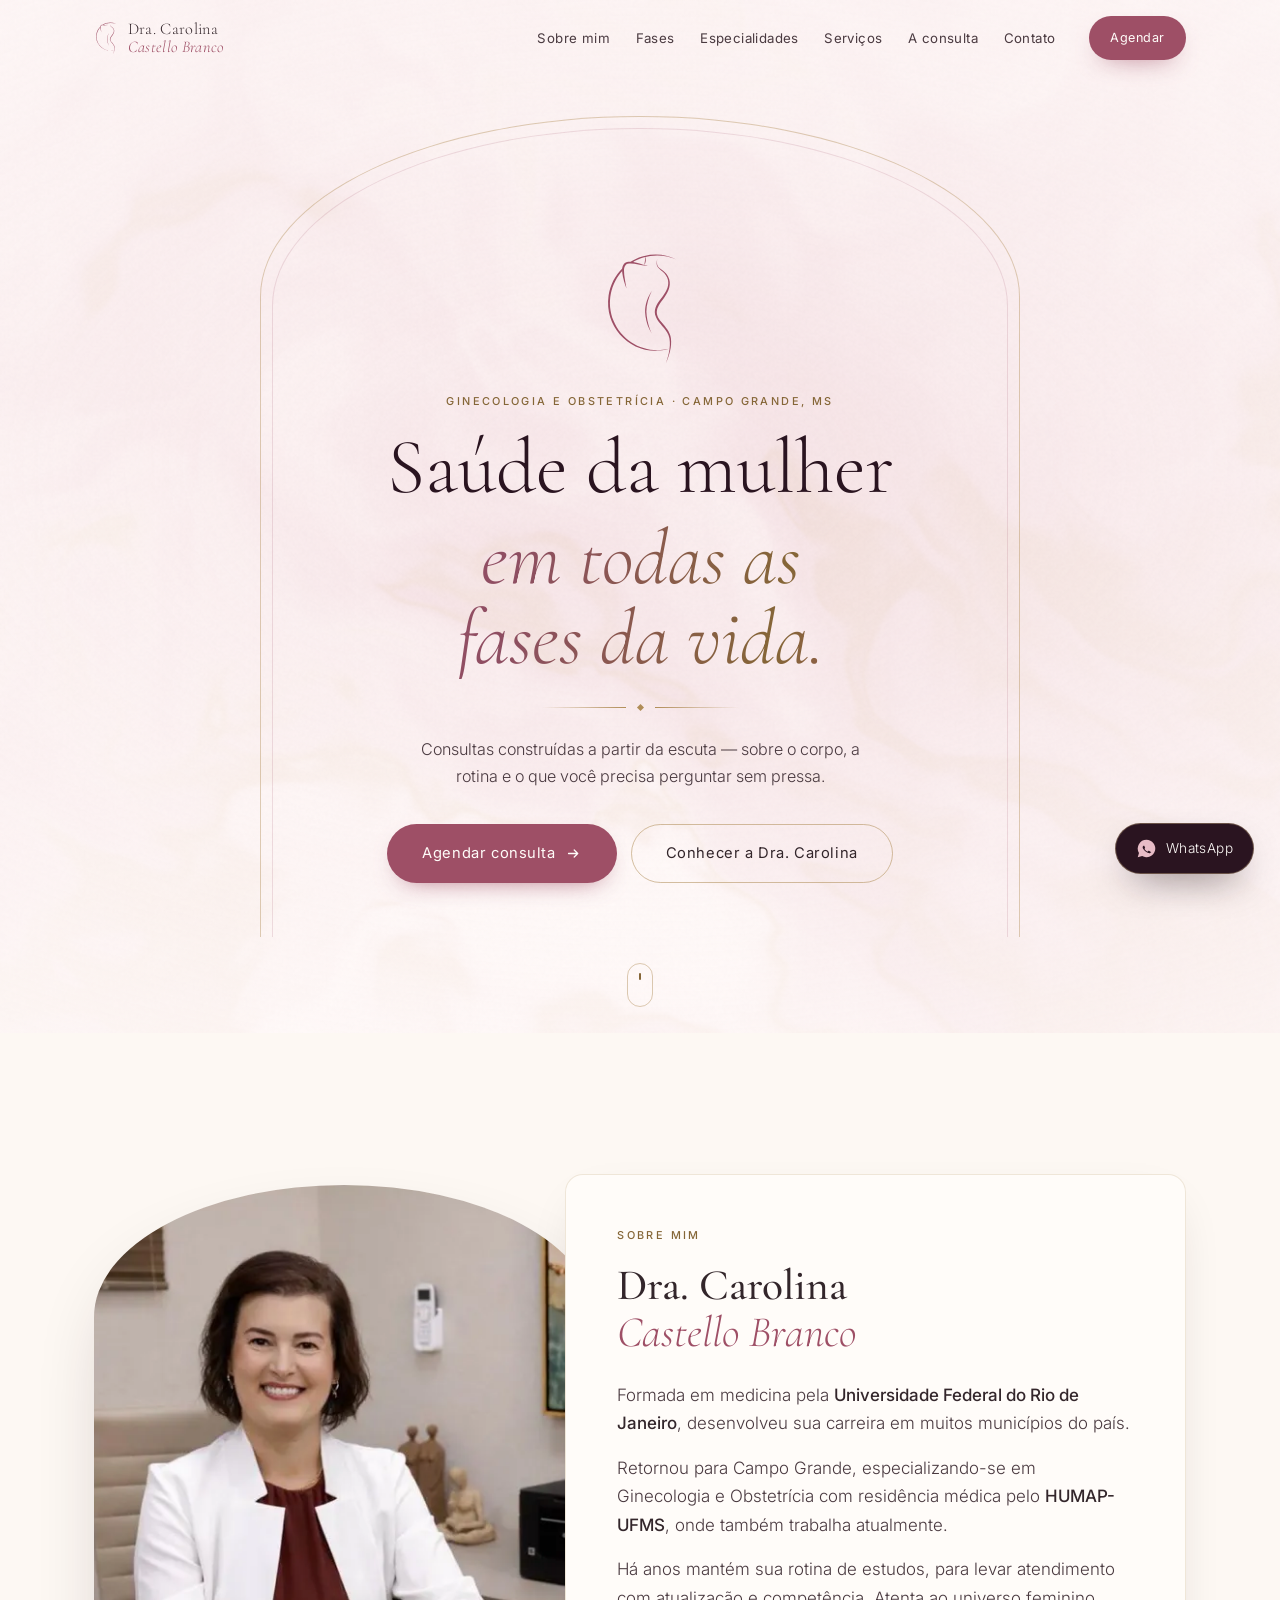
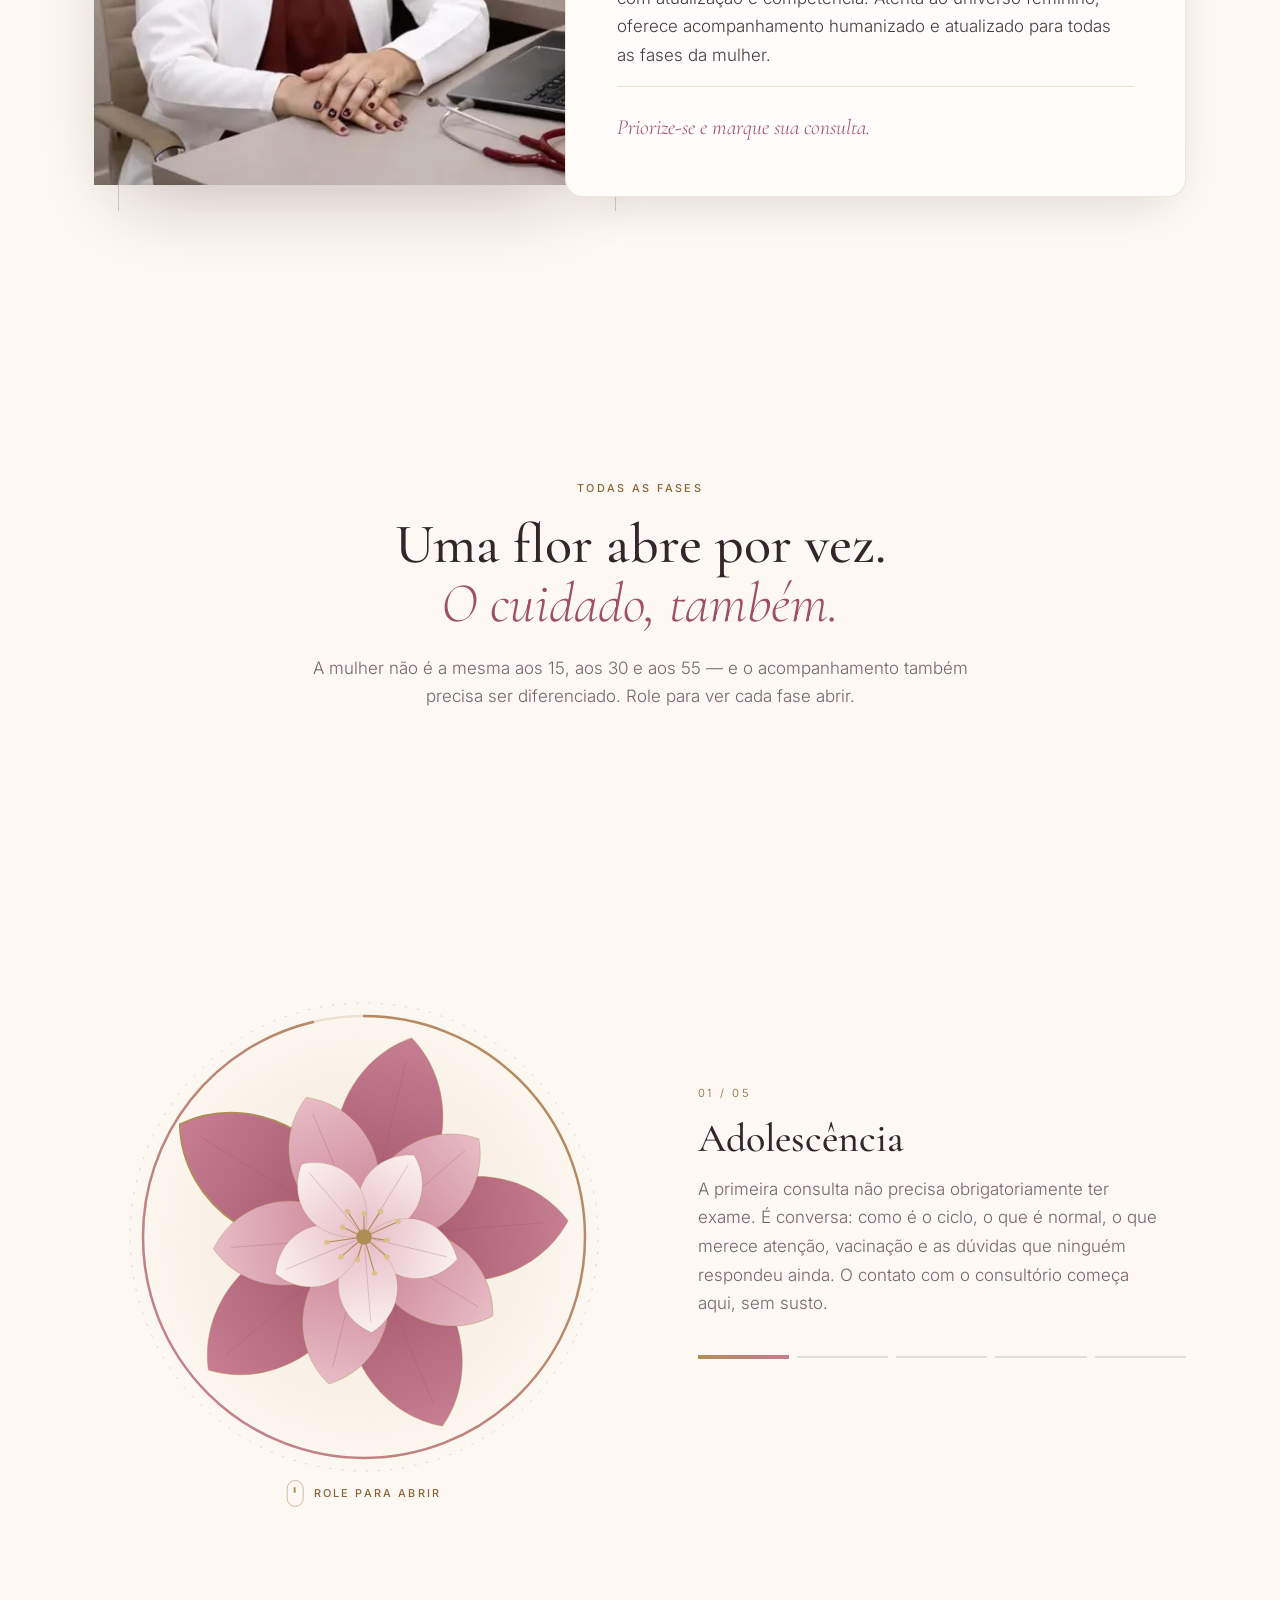
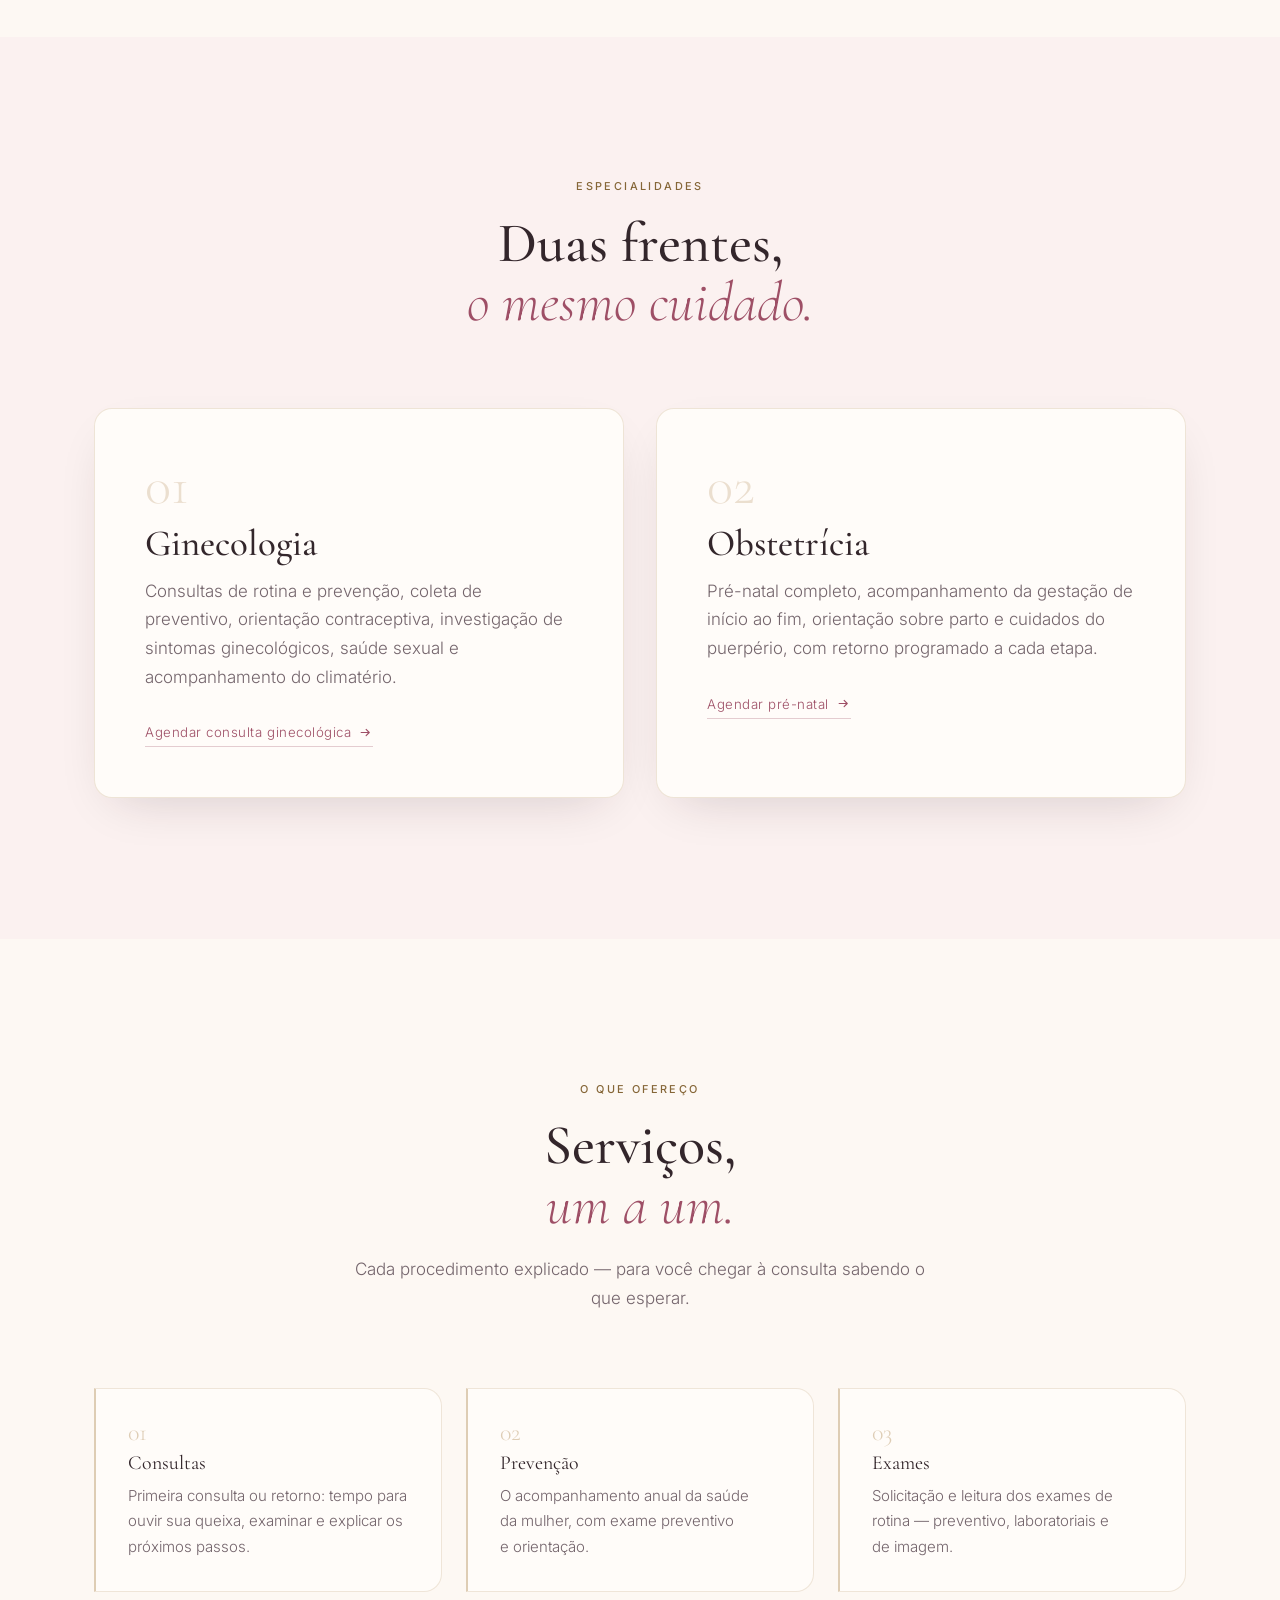
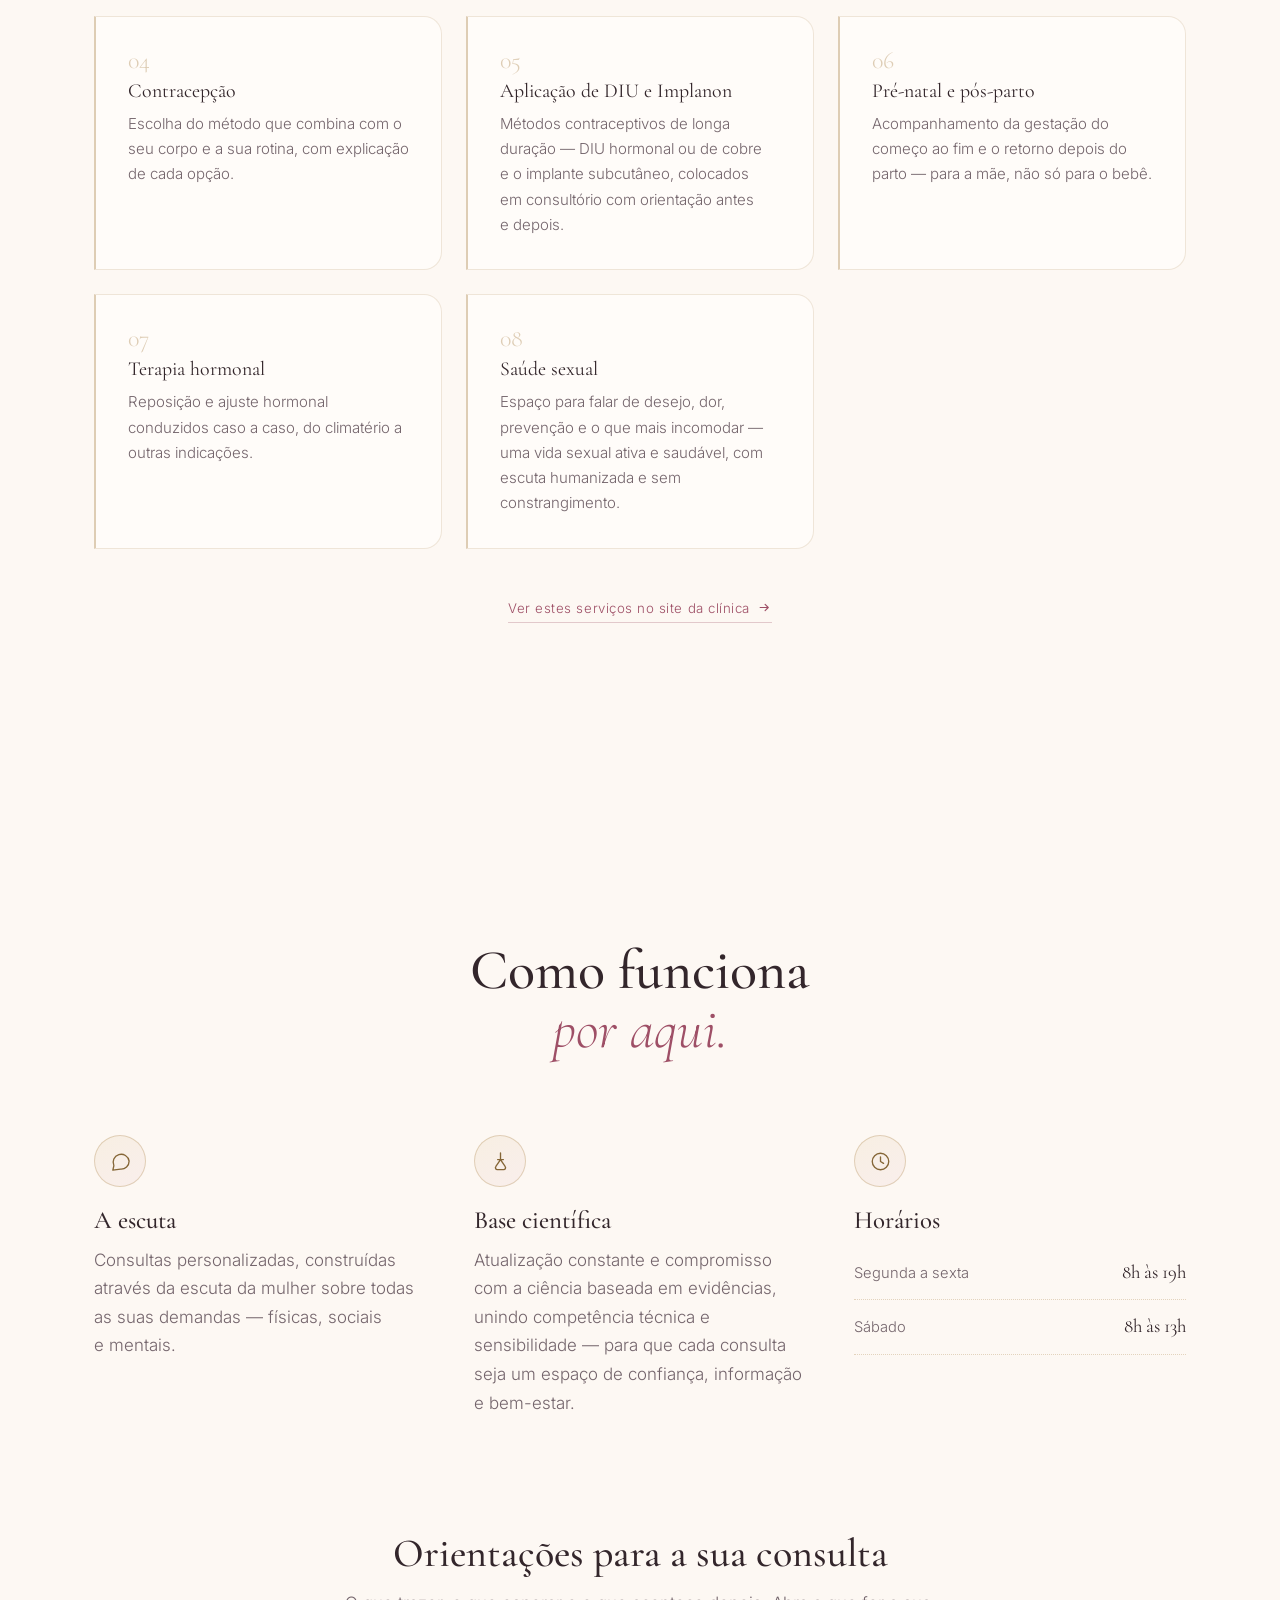
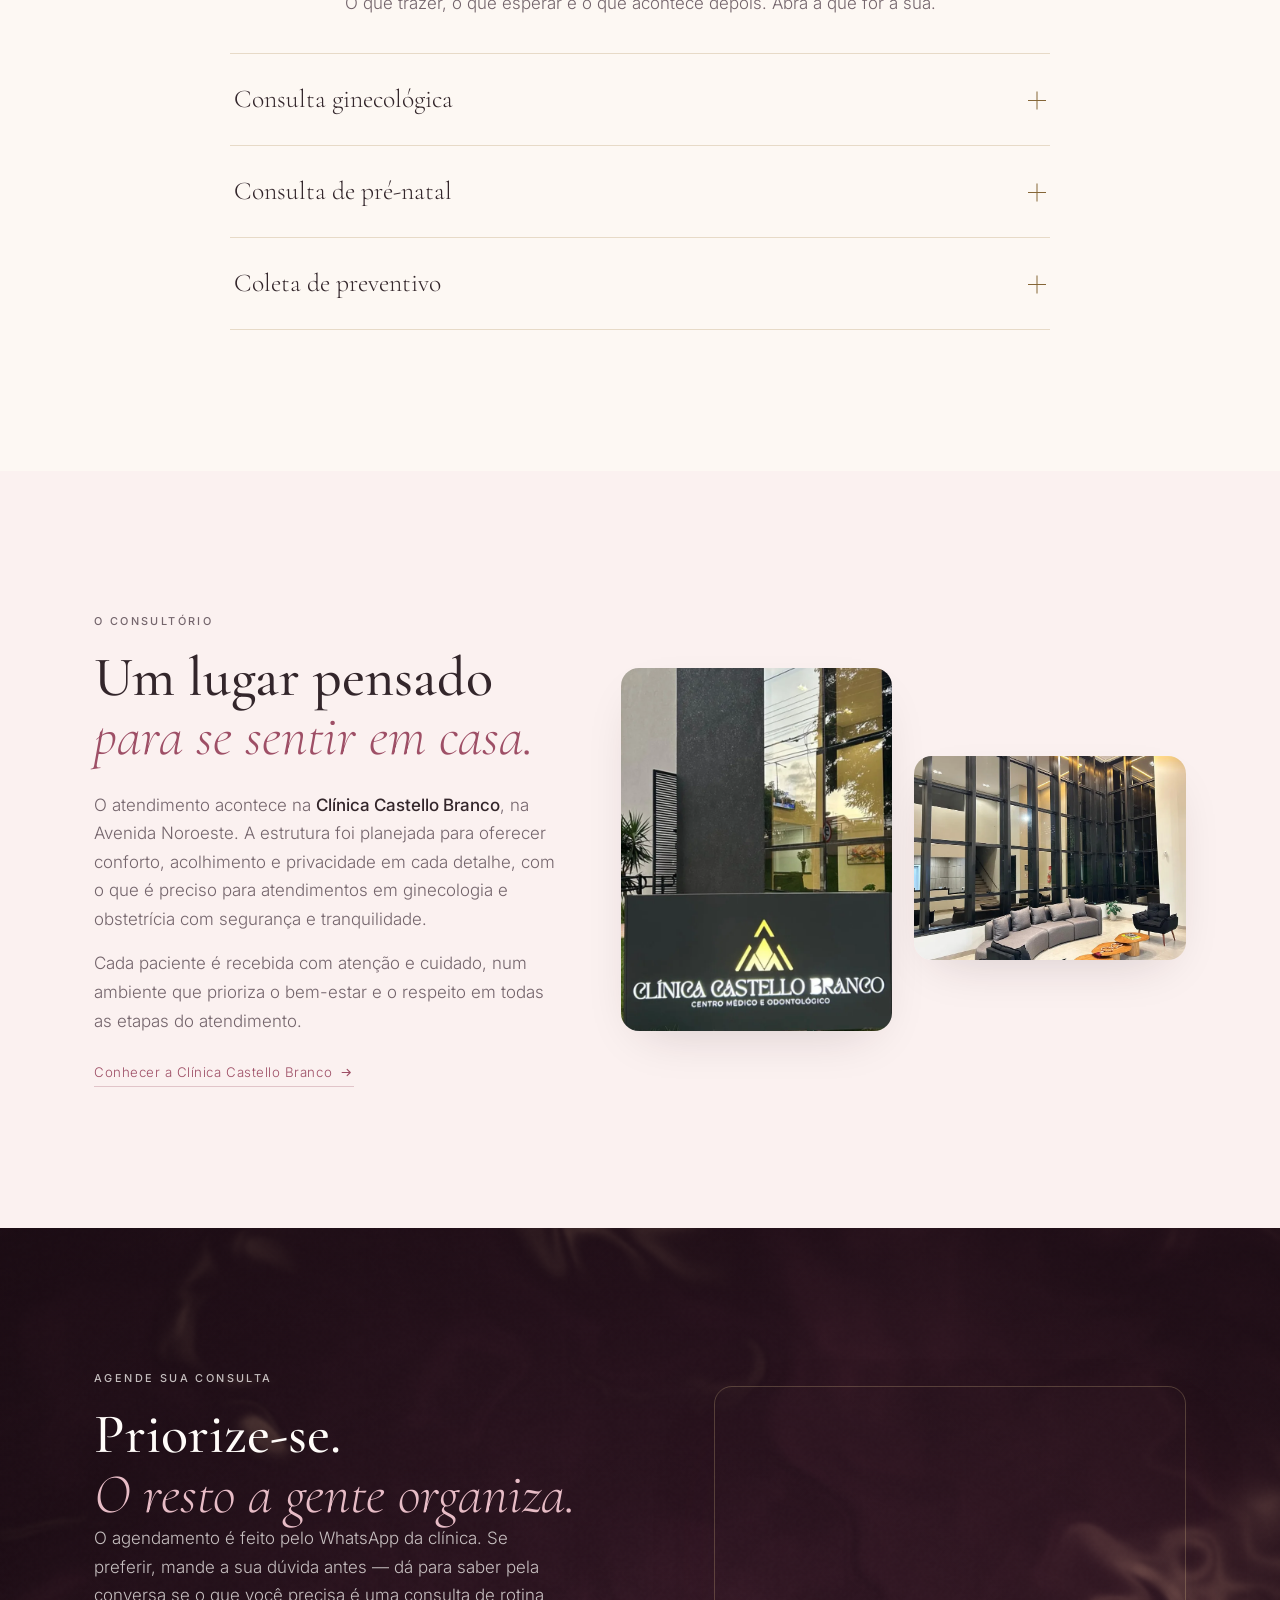
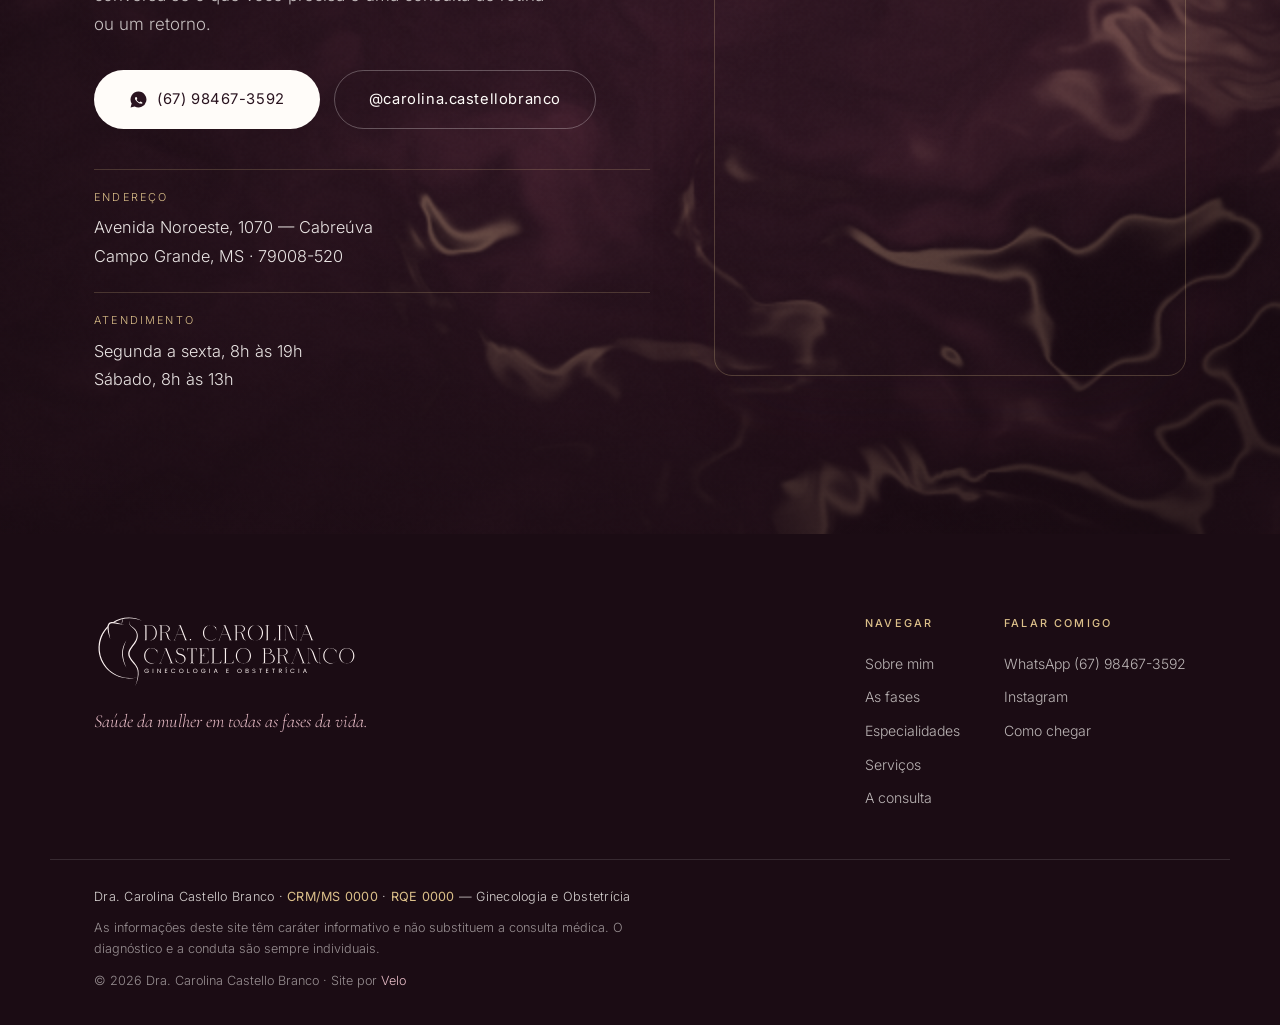
==== index.html @ a802ca64 "A abertura clareia, a marca vira vetor e os oito serviços entram A doutora achou o herói vinho muito" ====
<!DOCTYPE html>
<html lang="pt-BR">
<head>
<meta charset="utf-8">
<meta name="viewport" content="width=device-width, initial-scale=1">
<title>Dra. Carolina Castello Branco — Ginecologia e Obstetrícia em Campo Grande</title>
<meta name="description" content="Ginecologia e obstetrícia em Campo Grande/MS. Consultas construídas a partir da escuta da mulher, com base em evidências, na Clínica Castello Branco. Agende pelo WhatsApp.">
<meta name="theme-color" content="#2A1420">
<!-- Terceiros (Google Maps) recebem só a origem, nunca o caminho da página. -->
<meta name="referrer" content="strict-origin-when-cross-origin">
<link rel="canonical" href="https://dracarolinacastellobranco.com.br/">
<link rel="icon" href="favicon.svg" type="image/svg+xml">
<link rel="apple-touch-icon" href="images/apple-touch-icon.png">

<meta property="og:type" content="website">
<meta property="og:title" content="Dra. Carolina Castello Branco — Ginecologia e Obstetrícia">
<meta property="og:description" content="Saúde da mulher em todas as fases da vida. Campo Grande, MS.">
<meta property="og:url" content="https://dracarolinacastellobranco.com.br/">
<meta property="og:image" content="https://dracarolinacastellobranco.com.br/images/og.jpg">
<meta property="og:image:width" content="1200">
<meta property="og:image:height" content="630">
<meta property="og:locale" content="pt_BR">
<meta name="twitter:card" content="summary_large_image">

<link rel="preconnect" href="https://fonts.googleapis.com">
<link rel="preconnect" href="https://fonts.gstatic.com" crossorigin>
<link href="https://fonts.googleapis.com/css2?family=Cormorant+Garamond:ital,wght@0,300;0,400;0,500;0,600;1,300;1,400&family=Inter:wght@300;400;500&display=swap" rel="stylesheet">
<link rel="stylesheet" href="css/style.css">
</head>
<body>

<a class="pular" href="#conteudo">Pular para o conteúdo</a>

<!-- fio de progresso de leitura -->
<div class="progresso" aria-hidden="true"><i id="progresso"></i></div>

<!-- ============================ CABEÇALHO ============================ -->
<header class="topo" id="topo">
  <div class="wrap topo__in">
    <a class="marca" href="#inicio" aria-label="Dra. Carolina Castello Branco — início">
      <img class="marca__mono" src="images/marca.svg" alt="" width="180" height="268" aria-hidden="true">
      <span class="marca__nome">Dra. Carolina<br><em>Castello Branco</em></span>
    </a>

    <nav class="nav" id="nav" aria-label="Navegação principal">
      <a href="#sobre">Sobre mim</a>
      <a href="#fases">Fases</a>
      <a href="#especialidades">Especialidades</a>
      <a href="#servicos">Serviços</a>
      <a href="#consulta">A consulta</a>
      <a href="#contato">Contato</a>
    </nav>

    <a class="btn btn--sm btn--solido topo__cta" href="https://wa.me/5567984673592?text=Ol%C3%A1%2C%20Dra.%20Carolina!%20Gostaria%20de%20agendar%20uma%20consulta." target="_blank" rel="noopener" data-zap>Agendar</a>

    <button class="hamburguer" id="hamburguer" aria-expanded="false" aria-controls="nav" aria-label="Abrir menu">
      <span></span><span></span><span></span>
    </button>
  </div>
</header>

<main id="conteudo">

<!-- ============================ ABERTURA ============================
     Nada de hero partido em duas colunas: a abertura é um portal.
     O arco é feito com border-radius no próprio bloco (escala sozinho),
     a seda em WebGL corre atrás e o botão da flor nasce no rodapé dele. -->
<section class="abertura" id="inicio" data-seda data-seda-tema="claro" data-seda-semente="41" data-seda-velocidade="0.42">
  <div class="wrap">
    <div class="portal reveal">
      <img class="portal__mono" src="images/marca.svg" alt="" width="180" height="268" aria-hidden="true">

      <p class="rotulo">Ginecologia e Obstetrícia · Campo Grande, MS</p>

      <h1 class="portal__titulo">
        Saúde da mulher
        <em>em todas as fases da vida.</em>
      </h1>

      <span class="fio-orn" aria-hidden="true"><i></i></span>

      <p class="portal__linha">
        Consultas construídas a partir da escuta — sobre o corpo, a rotina e o que
        você precisa perguntar sem pressa.
      </p>

      <div class="portal__acoes">
        <a class="btn btn--solido btn--lg" href="https://wa.me/5567984673592?text=Ol%C3%A1%2C%20Dra.%20Carolina!%20Gostaria%20de%20agendar%20uma%20consulta." target="_blank" rel="noopener" data-zap>
          Agendar consulta
          <svg class="btn__seta" viewBox="0 0 24 24" aria-hidden="true"><path d="M5 12h13m0 0-5-5m5 5-5 5" fill="none" stroke="currentColor" stroke-width="1.8" stroke-linecap="round" stroke-linejoin="round"/></svg>
        </a>
        <a class="btn btn--vazado btn--lg" href="#sobre">Conhecer a Dra. Carolina</a>
      </div>
    </div>
  </div>

  <a class="descer" href="#sobre" aria-label="Descer para a próxima seção">
    <span></span>
  </a>
</section>

<!-- ============================ SOBRE ============================
     Retrato em arco (o mesmo arco da abertura, virado de escala) e o
     cartão do texto montado POR CIMA dele. A sobreposição é o que tira
     isso do lugar-comum "foto de um lado, texto do outro". -->
<section class="sobre secao" id="sobre">
  <div class="wrap sobre__grade">

    <figure class="sobre__foto reveal">
      <div class="arco">
        <img src="images/retrato-carolina.webp" alt="Dra. Carolina Castello Branco em seu consultório" width="1000" height="645" loading="lazy" data-desliza="-0.08" data-desliza-max="18">
      </div>
      <span class="arco__fio" aria-hidden="true"></span>
    </figure>

    <div class="sobre__cartao reveal" style="--d:1">
      <p class="rotulo">Sobre mim</p>
      <h2 class="titulo">Dra. Carolina<br><em>Castello Branco</em></h2>

      <p>
        Formada em medicina pela <strong>Universidade Federal do Rio de Janeiro</strong>,
        desenvolveu sua carreira em muitos municípios do país.
      </p>
      <p>
        Retornou para Campo Grande, especializando-se em Ginecologia e Obstetrícia com
        residência médica pelo <strong>HUMAP-UFMS</strong>, onde também trabalha atualmente.
      </p>
      <p>
        Há anos mantém sua rotina de estudos, para levar atendimento com atualização e
        competência. Atenta ao universo feminino, oferece acompanhamento humanizado e
        atualizado para todas as fases da mulher.
      </p>

      <p class="sobre__assinatura">Priorize-se e marque sua consulta.</p>
    </div>

  </div>
</section>

<!-- ============================ AS FASES / A FLOR ============================
     A assinatura do site. A flor é desenhada em SVG pelo js/flor.js e abre
     uma pétala por fase conforme a lista ao lado rola. O conteúdo mora nos
     <li> — sem JS, isto continua sendo uma lista legível de cinco fases. -->
<section class="fases" id="fases">
  <div class="wrap">
    <header class="cab cab--centro">
      <p class="rotulo reveal">Todas as fases</p>
      <h2 class="titulo reveal" style="--d:1">Uma flor abre por vez.<br><em>O cuidado, também.</em></h2>
      <p class="cab__texto reveal" style="--d:2">
        A mulher não é a mesma aos 15, aos 30 e aos 55 — e o acompanhamento
        também precisa ser diferenciado. Role para ver cada fase abrir.
      </p>
    </header>
  </div>

  <!-- A cena é a pista de rolagem; o palco fica preso dentro dela.
       Sem JS a cena volta a ter altura automática e tudo vira fluxo normal. -->
  <div class="fases__cena">
   <div class="fases__palco">
    <div class="wrap fases__palco-in">
      <div class="flor" id="flor" data-flor aria-hidden="true"></div>

      <div class="fases__coluna">
    <ol class="fases__lista" id="fasesLista">
      <li class="fase" data-fase="Adolescência">
        <h3>Adolescência</h3>
        <p>
          A primeira consulta não precisa obrigatoriamente ter exame. É conversa: como é o ciclo, o que
          é normal, o que merece atenção, vacinação e as dúvidas que ninguém respondeu
          ainda. O contato com o consultório começa aqui, sem susto.
        </p>
      </li>
      <li class="fase" data-fase="Vida reprodutiva">
        <h3>Vida reprodutiva</h3>
        <p>
          Rotina preventiva, coleta de preventivo, escolha e ajuste de método
          contraceptivo, saúde sexual, cólicas e alterações do ciclo. É a fase mais
          longa — e a que mais se beneficia de acompanhamento contínuo.
        </p>
      </li>
      <li class="fase" data-fase="Gestação">
        <h3>Gestação</h3>
        <p>
          Pré-natal do começo ao fim, com exames no tempo certo, ajuste de vitaminas e
          vacinas, e espaço para falar de parto, medo e expectativa. Você sai de cada
          consulta sabendo o que vem na próxima.
        </p>
      </li>
      <li class="fase" data-fase="Pós-parto">
        <h3>Pós-parto</h3>
        <p>
          O puerpério é uma fase por si só. Recuperação, amamentação, contracepção
          depois do parto, sono e humor entram na consulta com o mesmo peso do resto —
          porque é o que mais aparece e o que menos se pergunta.
        </p>
      </li>
      <li class="fase" data-fase="Climatério">
        <h3>Climatério e menopausa</h3>
        <p>
          Sintomas, saúde óssea, sono, libido e as decisões sobre terapia hormonal,
          discutidas com evidência e com o que faz sentido para a sua vida. A última
          pétala é a que fica aberta por mais tempo.
        </p>
      </li>
    </ol>
      </div>
    </div>
   </div>
  </div>
</section>

<!-- ============================ ESPECIALIDADES ============================ -->
<section class="secao secao--blush" id="especialidades">
  <div class="wrap">
    <header class="cab cab--centro">
      <p class="rotulo reveal">Especialidades</p>
      <h2 class="titulo reveal" style="--d:1">Duas frentes,<br><em>o mesmo cuidado.</em></h2>
    </header>

    <div class="duo">
      <article class="carta reveal" data-inclina="3">
        <span class="carta__num" aria-hidden="true">01</span>
        <h3>Ginecologia</h3>
        <p>
          Consultas de rotina e prevenção, coleta de preventivo, orientação
          contraceptiva, investigação de sintomas ginecológicos, saúde sexual e
          acompanhamento do climatério.
        </p>
        <a class="link" href="https://wa.me/5567984673592?text=Ol%C3%A1%2C%20Dra.%20Carolina!%20Gostaria%20de%20agendar%20uma%20consulta%20ginecol%C3%B3gica." target="_blank" rel="noopener" data-zap>
          Agendar consulta ginecológica
          <svg viewBox="0 0 24 24" aria-hidden="true"><path d="M5 12h13m0 0-5-5m5 5-5 5" fill="none" stroke="currentColor" stroke-width="1.8" stroke-linecap="round" stroke-linejoin="round"/></svg>
        </a>
      </article>

      <article class="carta reveal" data-inclina="3" style="--d:1">
        <span class="carta__num" aria-hidden="true">02</span>
        <h3>Obstetrícia</h3>
        <p>
          Pré-natal completo, acompanhamento da gestação de início ao fim, orientação
          sobre parto e cuidados do puerpério, com retorno programado a cada etapa.
        </p>
        <a class="link" href="https://wa.me/5567984673592?text=Ol%C3%A1%2C%20Dra.%20Carolina!%20Gostaria%20de%20agendar%20uma%20consulta%20de%20pr%C3%A9-natal." target="_blank" rel="noopener" data-zap>
          Agendar pré-natal
          <svg viewBox="0 0 24 24" aria-hidden="true"><path d="M5 12h13m0 0-5-5m5 5-5 5" fill="none" stroke="currentColor" stroke-width="1.8" stroke-linecap="round" stroke-linejoin="round"/></svg>
        </a>
      </article>
    </div>
  </div>
</section>

<!-- ============================ SERVIÇOS ============================
     Os oito procedimentos vieram da página /parto do site da Clínica Castello
     Branco, onde ela também atende: mesmo texto, mesma ordem. Aqui entram sem
     foto — oito imagens seriam 2 MB e o valor da lista está no que ela diz.
     Papel creme para não encostar no blush da seção anterior. -->
<section class="secao secao--creme" id="servicos">
  <div class="wrap">
    <header class="cab cab--centro">
      <p class="rotulo reveal">O que ofereço</p>
      <h2 class="titulo reveal" style="--d:1">Serviços,<br><em>um a um.</em></h2>
      <p class="cab__texto reveal" style="--d:2">
        Cada procedimento explicado — para você chegar à consulta sabendo o que
        esperar.
      </p>
    </header>

    <ul class="servicos">
      <li class="servico reveal">
        <span class="servico__num" aria-hidden="true">01</span>
        <h3>Consultas</h3>
        <p>Primeira consulta ou retorno: tempo para ouvir sua queixa, examinar e explicar os próximos passos.</p>
      </li>
      <li class="servico reveal" style="--d:1">
        <span class="servico__num" aria-hidden="true">02</span>
        <h3>Prevenção</h3>
        <p>O acompanhamento anual da saúde da mulher, com exame preventivo e orientação.</p>
      </li>
      <li class="servico reveal" style="--d:2">
        <span class="servico__num" aria-hidden="true">03</span>
        <h3>Exames</h3>
        <p>Solicitação e leitura dos exames de rotina — preventivo, laboratoriais e de imagem.</p>
      </li>
      <li class="servico reveal" style="--d:3">
        <span class="servico__num" aria-hidden="true">04</span>
        <h3>Contracepção</h3>
        <p>Escolha do método que combina com o seu corpo e a sua rotina, com explicação de cada opção.</p>
      </li>
      <li class="servico reveal">
        <span class="servico__num" aria-hidden="true">05</span>
        <h3>Aplicação de DIU e Implanon</h3>
        <p>Métodos contraceptivos de longa duração — DIU hormonal ou de cobre e o implante subcutâneo, colocados em consultório com orientação antes e depois.</p>
      </li>
      <li class="servico reveal" style="--d:1">
        <span class="servico__num" aria-hidden="true">06</span>
        <h3>Pré-natal e pós-parto</h3>
        <p>Acompanhamento da gestação do começo ao fim e o retorno depois do parto — para a mãe, não só para o bebê.</p>
      </li>
      <li class="servico reveal" style="--d:2">
        <span class="servico__num" aria-hidden="true">07</span>
        <h3>Terapia hormonal</h3>
        <p>Reposição e ajuste hormonal conduzidos caso a caso, do climatério a outras indicações.</p>
      </li>
      <li class="servico reveal" style="--d:3">
        <span class="servico__num" aria-hidden="true">08</span>
        <h3>Saúde sexual</h3>
        <p>Espaço para falar de desejo, dor, prevenção e o que mais incomodar — uma vida sexual ativa e saudável, com escuta humanizada e sem constrangimento.</p>
      </li>
    </ul>

    <p class="servicos__pe reveal">
      <a class="link" href="https://clinicacastellobrancocg.com.br/parto/" target="_blank" rel="noopener">
        Ver estes serviços no site da clínica
        <svg viewBox="0 0 24 24" aria-hidden="true"><path d="M5 12h13m0 0-5-5m5 5-5 5" fill="none" stroke="currentColor" stroke-width="1.8" stroke-linecap="round" stroke-linejoin="round"/></svg>
      </a>
    </p>
  </div>
</section>

<!-- ============================ A CONSULTA ============================ -->
<section class="secao" id="consulta">
  <div class="wrap">
    <header class="cab cab--centro">
      <p class="rotulo reveal">A consulta</p>
      <h2 class="titulo reveal" style="--d:1">Como funciona<br><em>por aqui.</em></h2>
    </header>

    <div class="tres">
      <div class="pilar reveal">
        <span class="pilar__icone" aria-hidden="true">
          <svg viewBox="0 0 24 24"><path d="M21 11.5a8.4 8.4 0 0 1-9 8.4L4 21l1.1-4.6A8.4 8.4 0 1 1 21 11.5Z" fill="none" stroke="currentColor" stroke-width="1.4" stroke-linejoin="round"/></svg>
        </span>
        <h3>A escuta</h3>
        <p>
          Consultas personalizadas, construídas através da escuta da mulher sobre todas
          as suas demandas — físicas, sociais e mentais.
        </p>
      </div>

      <div class="pilar reveal" style="--d:1">
        <span class="pilar__icone" aria-hidden="true">
          <svg viewBox="0 0 24 24"><path d="M12 3v7m0 0-4.8 7.2A2 2 0 0 0 8.9 20.5h6.2a2 2 0 0 0 1.7-3.3L12 10Zm-3 0h6" fill="none" stroke="currentColor" stroke-width="1.4" stroke-linecap="round" stroke-linejoin="round"/></svg>
        </span>
        <h3>Base científica</h3>
        <p>
          Atualização constante e compromisso com a ciência baseada em evidências,
          unindo competência técnica e sensibilidade — para que cada consulta seja um
          espaço de confiança, informação e bem-estar.
        </p>
      </div>

      <div class="pilar reveal" style="--d:2">
        <span class="pilar__icone" aria-hidden="true">
          <svg viewBox="0 0 24 24"><circle cx="12" cy="12" r="8.6" fill="none" stroke="currentColor" stroke-width="1.4"/><path d="M12 7.2V12l3.2 2" fill="none" stroke="currentColor" stroke-width="1.4" stroke-linecap="round" stroke-linejoin="round"/></svg>
        </span>
        <h3>Horários</h3>
        <ul class="horarios">
          <li><span>Segunda a sexta</span><b>8h às 19h</b></li>
          <li><span>Sábado</span><b>8h às 13h</b></li>
        </ul>
      </div>
    </div>

    <!-- ---------------------- Orientações (acordeão) ---------------------- -->
    <div class="orient">
      <h3 class="orient__titulo reveal">Orientações para a sua consulta</h3>
      <p class="orient__sub reveal" style="--d:1">
        O que trazer, o que esperar e o que acontece depois. Abra a que for a sua.
      </p>

      <details class="guia reveal">
        <summary>
          <span class="guia__nome">Consulta ginecológica</span>
          <span class="guia__mais" aria-hidden="true"></span>
        </summary>
        <div class="guia__corpo">
          <p>
            Seja bem-vinda. O objetivo é um atendimento humanizado, respeitoso e
            cuidadoso, para que você se sinta segura e à vontade durante todo o processo.
          </p>
          <h4>Antes da consulta</h4>
          <ul>
            <li>Traga seus exames anteriores, inclusive de outros profissionais, caso tenha.</li>
            <li>Se estiver usando algum medicamento ou método contraceptivo, anote o nome e a forma de uso para facilitar nossa conversa.</li>
            <li>Caso tenha sintomas como corrimento, coceira, dor pélvica ou alterações menstruais, pense em quando começaram e se pioram em algum momento específico — isso ajuda na avaliação.</li>
          </ul>
          <h4>Durante a consulta</h4>
          <ul>
            <li>A consulta começa com uma conversa aberta, para entendermos seu histórico de saúde, rotina, dúvidas e necessidades.</li>
            <li>O exame físico e ginecológico é realizado apenas com o seu consentimento e explicado passo a passo.</li>
            <li>Você pode perguntar a qualquer momento e interromper o exame se não se sentir confortável — seu bem-estar vem em primeiro lugar.</li>
            <li>Será oferecido um avental para garantir sua privacidade durante o exame.</li>
          </ul>
          <h4>Depois da consulta</h4>
          <ul>
            <li>Ao final, discutimos resultados, condutas e orientações de forma clara e personalizada.</li>
            <li>Se forem solicitados exames, explicamos o motivo e a melhor forma de realizá-los.</li>
            <li>Caso algo não fique claro, não hesite em perguntar. Não existem perguntas “bobas” sobre o seu corpo ou a sua saúde.</li>
          </ul>
          <p class="guia__nota">
            O atendimento é pautado no respeito, sigilo, empatia e autonomia da mulher.
            Nosso espaço é livre de julgamentos — aqui, você é acolhida integralmente.
          </p>
        </div>
      </details>

      <details class="guia reveal" style="--d:1">
        <summary>
          <span class="guia__nome">Consulta de pré-natal</span>
          <span class="guia__mais" aria-hidden="true"></span>
        </summary>
        <div class="guia__corpo">
          <p>
            Que bom ter você aqui. Este é um momento muito especial, e queremos que
            você se sinta acolhida, segura e bem informada em cada etapa.
          </p>
          <h4>Antes da consulta</h4>
          <ul>
            <li>Se já tiver feito exames anteriores (sangue, urina, ultrassom), traga ou envie as cópias.</li>
            <li>Anote o nome de medicamentos, vitaminas ou suplementos que está usando.</li>
            <li>Se perceber algum sintoma diferente — inchaço, dor, sangramento, corrimento, febre, contrações, enjoo intenso —, avise na consulta.</li>
          </ul>
          <h4>Durante a consulta</h4>
          <ul>
            <li>Conversamos sobre sua saúde, alimentação, rotina e emoções.</li>
            <li>Fazemos o exame físico e obstétrico, sempre com respeito, explicando cada etapa.</li>
            <li>Você pode tirar todas as dúvidas sobre gestação, parto, medicações e cuidados.</li>
            <li>Se precisar, ajustamos vitaminas, vacinas ou exames conforme a fase da gravidez.</li>
          </ul>
          <h4>Depois da consulta</h4>
          <ul>
            <li>Você sai com um plano de acompanhamento personalizado, incluindo os prazos dos próximos exames e consultas.</li>
            <li>Se algo não ficar claro, pergunte — é importante que você entenda tudo o que acontece com o seu corpo e com o seu bebê.</li>
            <li>Guarde bem o cartão do pré-natal: ele é seu companheiro até o parto.</li>
          </ul>
          <p class="guia__nota">
            O compromisso é oferecer um pré-natal humanizado, seguro e acolhedor,
            respeitando suas escolhas em cada etapa.
          </p>
        </div>
      </details>

      <details class="guia reveal" style="--d:2">
        <summary>
          <span class="guia__nome">Coleta de preventivo</span>
          <span class="guia__mais" aria-hidden="true"></span>
        </summary>
        <div class="guia__corpo">
          <p>
            O preventivo (Papanicolau) é um exame de rotina, rápido, feito na própria
            consulta. Ele rastreia alterações no colo do útero antes de qualquer sintoma
            aparecer — por isso ele é feito mesmo quando está tudo bem.
          </p>
          <h4>Antes da coleta</h4>
          <ul>
            <li>Prefira uma data fora do período menstrual.</li>
            <li>Nas 48 horas anteriores, evite relações sexuais, duchas e cremes ou medicamentos vaginais.</li>
            <li>Não é preciso jejum nem preparo especial.</li>
          </ul>
          <h4>Durante a coleta</h4>
          <ul>
            <li>A coleta leva poucos minutos e acontece depois da conversa, com o seu consentimento.</li>
            <li>Cada etapa é explicada antes de acontecer, e você pode pedir uma pausa a qualquer momento.</li>
            <li>É comum sentir um desconforto breve; dor não é esperada — avise se sentir.</li>
          </ul>
          <h4>Depois da coleta</h4>
          <ul>
            <li>Um sangramento leve nas primeiras horas é comum e passa sozinho.</li>
            <li>O resultado é discutido com você, junto com o intervalo até o próximo exame.</li>
            <li>Um resultado alterado não significa câncer — significa que merece um próximo passo, e ele será explicado.</li>
          </ul>
          <p class="guia__nota">
            Estas são orientações gerais. A conduta é sempre individual e definida na
            consulta.
          </p>
        </div>
      </details>
    </div>
  </div>
</section>

<!-- ============================ A CLÍNICA ============================ -->
<section class="secao secao--blush clinica" id="clinica">
  <div class="wrap clinica__grade">
    <div class="clinica__texto reveal">
      <p class="rotulo">O consultório</p>
      <h2 class="titulo">Um lugar pensado<br><em>para se sentir em casa.</em></h2>
      <p>
        O atendimento acontece na <strong>Clínica Castello Branco</strong>, na Avenida
        Noroeste. A estrutura foi planejada para oferecer conforto, acolhimento e
        privacidade em cada detalhe, com o que é preciso para atendimentos em
        ginecologia e obstetrícia com segurança e tranquilidade.
      </p>
      <p>
        Cada paciente é recebida com atenção e cuidado, num ambiente que prioriza o
        bem-estar e o respeito em todas as etapas do atendimento.
      </p>

      <a class="link" href="https://clinicacastellobrancocg.com.br/" target="_blank" rel="noopener">
        Conhecer a Clínica Castello Branco
        <svg viewBox="0 0 24 24" aria-hidden="true"><path d="M5 12h13m0 0-5-5m5 5-5 5" fill="none" stroke="currentColor" stroke-width="1.8" stroke-linecap="round" stroke-linejoin="round"/></svg>
      </a>
    </div>

    <div class="clinica__fotos">
      <figure class="reveal" style="--d:1">
        <img src="images/clinica-fachada.webp" alt="Fachada da Clínica Castello Branco, com o letreiro iluminado na entrada" width="720" height="960" loading="lazy" data-desliza="-0.06" data-desliza-max="14">
      </figure>
      <figure class="reveal" style="--d:2">
        <img src="images/clinica-lounge.webp" alt="Sala de espera da clínica, com pé-direito duplo e parede de vidro" width="900" height="675" loading="lazy">
      </figure>
    </div>
  </div>
</section>

<!-- ============================ CONTATO ============================ -->
<section class="secao contato" id="contato" data-seda data-seda-semente="118" data-seda-velocidade="0.30" data-seda-resolucao="0.5">
  <div class="wrap contato__grade">
    <div class="contato__texto">
      <p class="rotulo rotulo--claro reveal">Agende sua consulta</p>
      <h2 class="titulo reveal" style="--d:1">Priorize-se.<br><em>O resto a gente organiza.</em></h2>
      <p class="reveal" style="--d:2">
        O agendamento é feito pelo WhatsApp da clínica. Se preferir, mande a sua dúvida
        antes — dá para saber pela conversa se o que você precisa é uma consulta de
        rotina ou um retorno.
      </p>

      <div class="contato__acoes reveal" style="--d:3">
        <a class="btn btn--zap btn--lg" href="https://wa.me/5567984673592?text=Ol%C3%A1%2C%20Dra.%20Carolina!%20Vim%20pelo%20site%20e%20gostaria%20de%20agendar%20uma%20consulta." target="_blank" rel="noopener" data-zap>
          <svg class="btn__zap" viewBox="0 0 24 24" aria-hidden="true"><path fill="currentColor" d="M12 2a10 10 0 0 0-8.6 15.1L2 22l5.1-1.3A10 10 0 1 0 12 2Zm5.5 14.1c-.2.6-1.2 1.2-1.7 1.2-.5.1-1 .1-1.6-.1-.4-.1-.9-.3-1.5-.6a11.4 11.4 0 0 1-4.4-4c-.3-.5-.7-1.2-.7-2s.4-1.2.6-1.4c.2-.2.4-.3.6-.3h.4c.1 0 .3 0 .5.4l.7 1.7c.1.1.1.3 0 .4l-.2.4-.3.3c-.1.1-.2.2-.1.4.2.4.7 1.2 1.4 1.8.9.8 1.6 1 1.9 1.2.2.1.4.1.5-.1l.6-.7c.2-.2.3-.2.5-.1l1.6.8c.2.1.4.2.4.3v.9Z"/></svg>
          (67) 98467-3592
        </a>
        <a class="btn btn--fantasma btn--lg" href="https://www.instagram.com/carolina.castellobranco/" target="_blank" rel="noopener">
          @carolina.castellobranco
        </a>
      </div>

      <ul class="contato__dados reveal" style="--d:4">
        <li>
          <span>Endereço</span>
          <b>Avenida Noroeste, 1070 — Cabreúva<br>Campo Grande, MS · 79008-520</b>
        </li>
        <li>
          <span>Atendimento</span>
          <b>Segunda a sexta, 8h às 19h<br>Sábado, 8h às 13h</b>
        </li>
      </ul>
    </div>

    <div class="contato__mapa reveal" style="--d:2">
      <iframe
        title="Mapa com a localização da Clínica Castello Branco, Avenida Noroeste 1070, Campo Grande"
        src="https://maps.google.com/maps?q=Av.%20Noroeste%2C%201070%20-%20Cabre%C3%BAva%2C%20Campo%20Grande%20-%20MS%2C%2079008-520&amp;t=m&amp;z=16&amp;output=embed&amp;iwloc=near"
        width="600" height="450" loading="lazy" referrerpolicy="no-referrer-when-downgrade"></iframe>
    </div>
  </div>
</section>

</main>

<!-- ============================ RODAPÉ ============================ -->
<footer class="rodape">
  <div class="wrap rodape__in">
    <div class="rodape__marca">
      <img src="images/logo.svg" alt="Dra. Carolina Castello Branco — Ginecologia e Obstetrícia" width="949" height="268" loading="lazy">
      <p>Saúde da mulher em todas as fases da vida.</p>
    </div>

    <nav class="rodape__links" aria-label="Rodapé">
      <div>
        <p class="rodape__grupo">Navegar</p>
        <a href="#sobre">Sobre mim</a>
        <a href="#fases">As fases</a>
        <a href="#especialidades">Especialidades</a>
        <a href="#servicos">Serviços</a>
        <a href="#consulta">A consulta</a>
      </div>
      <div>
        <p class="rodape__grupo">Falar comigo</p>
        <a href="https://wa.me/5567984673592" target="_blank" rel="noopener" data-zap>WhatsApp (67) 98467-3592</a>
        <a href="https://www.instagram.com/carolina.castellobranco/" target="_blank" rel="noopener">Instagram</a>
        <a href="https://maps.google.com/?q=Av.+Noroeste,+1070+-+Cabre%C3%BAva,+Campo+Grande+-+MS" target="_blank" rel="noopener">Como chegar</a>
      </div>
    </nav>
  </div>

  <div class="wrap rodape__fim">
    <!-- CFM Res. 1.974/2011: nome e número de inscrição no CRM são obrigatórios
         na publicidade médica; o RQE é obrigatório para anunciar a especialidade.
         TROCAR ANTES DE PUBLICAR — ver LEIA-ME.md, seção "Antes de publicar". -->
    <p class="rodape__crm">
      Dra. Carolina Castello Branco · <strong>CRM/MS 0000</strong> ·
      <strong>RQE 0000</strong> — Ginecologia e Obstetrícia
    </p>
    <p class="rodape__aviso">
      As informações deste site têm caráter informativo e não substituem a consulta
      médica. O diagnóstico e a conduta são sempre individuais.
    </p>
    <p class="rodape__fecho">
      © <span id="ano">2026</span> Dra. Carolina Castello Branco ·
      Site por <a href="https://instagram.com/velocg" target="_blank" rel="noopener">Velo</a>
    </p>
  </div>
</footer>

<!-- ======================= WHATSAPP FLUTUANTE ======================= -->
<a class="zap-flut" href="https://wa.me/5567984673592?text=Ol%C3%A1%2C%20Dra.%20Carolina!%20Vim%20pelo%20site%20e%20gostaria%20de%20agendar%20uma%20consulta." target="_blank" rel="noopener" aria-label="Falar no WhatsApp com o consultório da Dra. Carolina" data-zap>
  <svg viewBox="0 0 24 24" aria-hidden="true"><path fill="currentColor" d="M12 2a10 10 0 0 0-8.6 15.1L2 22l5.1-1.3A10 10 0 1 0 12 2Zm5.5 14.1c-.2.6-1.2 1.2-1.7 1.2-.5.1-1 .1-1.6-.1-.4-.1-.9-.3-1.5-.6a11.4 11.4 0 0 1-4.4-4c-.3-.5-.7-1.2-.7-2s.4-1.2.6-1.4c.2-.2.4-.3.6-.3h.4c.1 0 .3 0 .5.4l.7 1.7c.1.1.1.3 0 .4l-.2.4-.3.3c-.1.1-.2.2-.1.4.2.4.7 1.2 1.4 1.8.9.8 1.6 1 1.9 1.2.2.1.4.1.5-.1l.6-.7c.2-.2.3-.2.5-.1l1.6.8c.2.1.4.2.4.3v.9Z"/></svg>
  <span class="zap-flut__texto">WhatsApp</span>
</a>

<!-- Dados estruturados: é o que alimenta o painel do Google e a busca local.
     Trocar o CRM aqui também. -->
<script type="application/ld+json">
{
  "@context": "https://schema.org",
  "@type": ["Physician", "MedicalBusiness"],
  "name": "Dra. Carolina Castello Branco",
  "url": "https://dracarolinacastellobranco.com.br/",
  "image": "https://dracarolinacastellobranco.com.br/images/og.jpg",
  "description": "Médica ginecologista e obstetra em Campo Grande, MS. Atendimento na Clínica Castello Branco.",
  "medicalSpecialty": ["Gynecologic", "Obstetric"],
  "telephone": "+5567984673592",
  "sameAs": ["https://www.instagram.com/carolina.castellobranco/"],
  "address": {
    "@type": "PostalAddress",
    "streetAddress": "Avenida Noroeste, 1070",
    "addressLocality": "Campo Grande",
    "addressRegion": "MS",
    "postalCode": "79008-520",
    "addressCountry": "BR"
  },
  "geo": { "@type": "GeoCoordinates", "latitude": -20.4486, "longitude": -54.6295 },
  "areaServed": { "@type": "City", "name": "Campo Grande" },
  "availableService": [
    { "@type": "MedicalProcedure", "name": "Consulta ginecológica" },
    { "@type": "MedicalProcedure", "name": "Pré-natal" },
    { "@type": "MedicalProcedure", "name": "Coleta de preventivo (Papanicolau)" }
  ],
  "openingHoursSpecification": [
    { "@type": "OpeningHoursSpecification", "dayOfWeek": ["Monday","Tuesday","Wednesday","Thursday","Friday"], "opens": "08:00", "closes": "19:00" },
    { "@type": "OpeningHoursSpecification", "dayOfWeek": "Saturday", "opens": "08:00", "closes": "13:00" }
  ]
}
</script>

<script src="js/main.js" defer></script>
<script src="js/flor.js" defer></script>
<script src="js/seda.js" defer></script>
</body>
</html>
---- css/style.css ----
/* ==========================================================================
   DRA. CAROLINA CASTELLO BRANCO — Ginecologia e Obstetrícia

   Paleta: vinho profundo, rosa e ouro, com a prata reservada aos fios finos.
   O rosa e o ouro são os MESMOS tokens do site da Clínica Castello Branco
   (--rosa #C77E92, --ouro #B08D57): ela atende lá, e os dois sites precisam
   parecer da mesma família sem serem o mesmo site. O vinho e a prata são o
   que este tem de próprio.

   Sumário
     0. Tokens          8. Especialidades
     1. Base            9. A consulta (pilares, horários, guias)
     2. Cabeçalho      10. A clínica
     3. Peças          11. Contato
     4. Revelação      12. Rodapé
     5. Abertura       13. WhatsApp flutuante
     6. Sobre          14. Seda (canvas WebGL)
     7. As fases       15. Movimento reduzido
   ========================================================================== */

/* ==========================================================================
   0. TOKENS
   ========================================================================== */

:root{
  /* tinta */
  --vinho:#2A1420;
  --vinho-alto:#3B1D2B;
  --vinho-fundo:#1B0C14;
  --texto:#4A3A40;
  --texto-forte:#33262B;
  --texto-fraco:#74656C;

  /* rosa */
  --rosa:#C77E92;
  --rosa-claro:#E7BCC6;
  --rosa-fundo:#9E4F66;        /* texto pequeno no claro — passa 4.5:1 */
  --blush:#FBF1F0;
  --blush-alto:#F4DEE0;

  /* metais */
  --ouro:#B08D57;
  --ouro-claro:#DCC08A;
  /* Ouro escurecido para texto pequeno. NÃO use --ouro cru em rótulo: o ouro
     claro não tem contraste. Este valor é o mais claro que ainda passa 4.5:1
     sobre o mais escuro dos três papéis — o blush (4.79:1). Sobre creme dá
     5.03:1 e sobre pérola 5.20:1. Se clarear, confira o blush primeiro. */
  --ouro-fundo:#856637;
  --prata:#C8CAD0;
  --prata-fosca:#9AA0A8;

  /* papel */
  --perola:#FFFCF9;
  --creme:#FDF8F3;
  --creme-fundo:#F8F0E6;

  /* tipo */
  --display:"Cormorant Garamond",Georgia,"Times New Roman",serif;
  --corpo:"Inter",-apple-system,"Segoe UI",system-ui,sans-serif;

  /* medidas */
  --wrap:1180px;
  --gut:clamp(20px,5vw,44px);
  --raio:18px;
  --raio-sm:10px;
  --s-secao:clamp(84px,11vw,148px);
  --topo-h:76px;

  /* arco: um só valor, usado no portal da abertura e no retrato do Sobre */
  --arco:50% 50% 0 0 / 22% 22% 0 0;

  --sombra:0 18px 50px -22px rgba(42,20,32,.20);
  --sombra-alta:0 34px 80px -30px rgba(42,20,32,.30);
  --ease:cubic-bezier(.22,1,.36,1);
}

@media (max-width:720px){ :root{ --topo-h:64px; } }

/* ==========================================================================
   1. BASE
   ========================================================================== */

*,*::before,*::after{ box-sizing:border-box; }
[hidden]{ display:none !important; }   /* segura flex/grid, que `hidden` sozinho não segura */

html{
  scroll-behavior:smooth;
  scroll-padding-top:calc(var(--topo-h) + 16px);
  -webkit-text-size-adjust:100%;
}

body{
  margin:0;
  font-family:var(--corpo);
  font-size:clamp(15.5px,.5vw + 14.2px,17px);
  font-weight:300;
  line-height:1.68;
  color:var(--texto);
  background:var(--creme);
  /* `overflow-x:hidden` no body faz o body virar caixa de rolagem, e é a
     causa nº 1 de `position:sticky` que funciona no Chrome e não funciona
     no vizinho — o palco da flor depende de sticky. `clip` corta igual sem
     virar caixa de rolagem nenhuma. O `hidden` fica de reserva para quem
     não conhece `clip` e cai fora da linha seguinte. */
  overflow-x:hidden;
  overflow-x:clip;
  -webkit-font-smoothing:antialiased;
}

img{ max-width:100%; height:auto; display:block; }
a{ color:inherit; }
ul,ol{ margin:0; padding:0; list-style:none; }
p{ margin:0; text-wrap:pretty; }

h1,h2,h3,h4{
  font-family:var(--display);
  font-weight:500;
  line-height:1.06;
  letter-spacing:0;
  margin:0;
  color:var(--texto-forte);
  text-wrap:balance;
}

em{ font-style:italic; }
strong{ font-weight:500; color:var(--texto-forte); }

::selection{ background:var(--blush-alto); color:var(--texto-forte); }

:focus-visible{
  outline:2px solid var(--rosa-fundo);
  outline-offset:3px;
  border-radius:4px;
}

.wrap{ width:100%; max-width:var(--wrap); margin-inline:auto; padding-inline:var(--gut); }

.secao{ padding-block:var(--s-secao); position:relative; }
.secao--blush{ background:var(--blush); }
/* terceiro papel: separa Serviços do blush que vem antes e do pérola que vem
   depois, sem precisar de mais uma faixa de cor forte */
.secao--creme{ background:var(--creme); }

.pular{
  position:absolute; left:-9999px; top:10px; z-index:200;
  background:var(--vinho); color:var(--perola);
  padding:12px 22px; border-radius:999px; font-size:.9rem; text-decoration:none;
}
.pular:focus{ left:12px; }

/* fio de progresso de leitura */
.progresso{ position:fixed; inset:0 0 auto 0; height:2px; z-index:90; pointer-events:none; }
.progresso i{
  display:block; height:100%; width:100%; transform:scaleX(0); transform-origin:0 50%;
  background:linear-gradient(90deg,var(--ouro-claro),var(--rosa),var(--prata));
}

/* ==========================================================================
   2. CABEÇALHO
   ========================================================================== */

.topo{
  position:fixed; inset:0 0 auto 0; z-index:80;
  background:transparent;
  transition:background .4s var(--ease),box-shadow .4s var(--ease);
}
.topo.is-preso{
  background:rgba(253,248,243,.90);
  backdrop-filter:blur(14px) saturate(160%);
  -webkit-backdrop-filter:blur(14px) saturate(160%);
  box-shadow:0 1px 0 rgba(176,141,87,.20);
}

.topo__in{ display:flex; align-items:center; gap:clamp(14px,3vw,34px); height:var(--topo-h); }

.marca{ display:inline-flex; align-items:center; gap:11px; text-decoration:none; flex:0 0 auto; }
.marca__mono{ width:auto; height:34px; opacity:.9; transition:transform .5s var(--ease); }
.marca:hover .marca__mono{ transform:translateY(-2px) rotate(-3deg); }
/* Tinta escura desde o topo: a abertura é clara agora, então não existe mais
   o estado "sobre a faixa escura" que pedia texto em pérola. O `is-preso` só
   acrescenta o fundo e a sombra. */
.marca__nome{
  font-family:var(--display); font-size:1.02rem; line-height:1.12;
  letter-spacing:.02em; color:var(--texto-forte);
}
.marca__nome em{ color:var(--rosa-fundo); }

.nav{ margin-left:auto; display:flex; gap:clamp(12px,2vw,26px); }
.nav a{
  position:relative; text-decoration:none; font-size:.83rem; font-weight:400;
  letter-spacing:.03em; color:var(--texto); padding-block:6px;
  transition:color .3s ease;
}
.nav a::after{
  content:""; position:absolute; left:0; right:0; bottom:0; height:1px;
  background:currentColor; transform:scaleX(0); transform-origin:0 50%;
  transition:transform .4s var(--ease);
}
.nav a:hover,.nav a.is-atual{ color:var(--rosa-fundo); }
.nav a:hover::after,.nav a.is-atual::after{ transform:scaleX(1); }

.topo__cta{ flex:0 0 auto; }

.hamburguer{
  display:none; width:42px; height:42px; margin-left:auto; padding:0;
  background:none; border:0; cursor:pointer;
  flex-direction:column; justify-content:center; align-items:center; gap:5px;
}
.hamburguer span{
  display:block; width:22px; height:1px; background:var(--texto-forte);
  transition:transform .35s var(--ease),opacity .25s ease,background .3s ease;
}
.hamburguer[aria-expanded="true"] span:nth-child(1){ transform:translateY(6px) rotate(45deg); }
.hamburguer[aria-expanded="true"] span:nth-child(2){ opacity:0; }
.hamburguer[aria-expanded="true"] span:nth-child(3){ transform:translateY(-6px) rotate(-45deg); }

@media (max-width:940px){
  .hamburguer{ display:flex; }
  /* `.topo .topo__cta` e não `.topo__cta`: o `.btn{display:inline-flex}` da
     seção 3 vem depois no arquivo e, com a mesma especificidade, ganharia —
     media query não conta como especificidade. */
  .topo .topo__cta{ display:none; }
  .nav{
    position:fixed; inset:var(--topo-h) 0 auto 0;
    flex-direction:column; gap:0; margin:0;
    background:rgba(42,20,32,.97);
    backdrop-filter:blur(16px); -webkit-backdrop-filter:blur(16px);
    padding:14px var(--gut) 26px;
    transform:translateY(-12px); opacity:0; pointer-events:none;
    transition:opacity .3s ease,transform .35s var(--ease);
    border-bottom:1px solid rgba(220,192,138,.22);
  }
  .nav.is-aberto{ transform:none; opacity:1; pointer-events:auto; }
  .nav a,.topo.is-preso .nav a{
    color:var(--perola); font-size:1rem; padding:13px 0;
    border-bottom:1px solid rgba(255,252,249,.09);
  }
  .nav a::after{ display:none; }
}

/* ==========================================================================
   3. PEÇAS (rótulos, títulos, botões, fios)
   ========================================================================== */

.rotulo{
  font-size:.68rem; font-weight:500; letter-spacing:.22em; text-transform:uppercase;
  color:var(--ouro-fundo); margin-bottom:18px;
}
.rotulo--claro{ color:var(--ouro-claro); }

.titulo{ font-size:clamp(2.1rem,4.6vw,3.5rem); }
.titulo em{ color:var(--rosa-fundo); font-weight:300; }

.cab{ margin-bottom:clamp(44px,6vw,76px); }
.cab--centro{ text-align:center; max-width:660px; margin-inline:auto; }
.cab__texto{ margin-top:20px; color:var(--texto-fraco); }

/* fio ornamental: dois traços e um losango */
.fio-orn{ display:flex; align-items:center; justify-content:center; gap:12px; margin:26px 0; }
.fio-orn::before,.fio-orn::after{
  content:""; height:1px; width:clamp(38px,9vw,84px);
  background:linear-gradient(90deg,transparent,var(--ouro));
}
.fio-orn::after{ background:linear-gradient(90deg,var(--ouro),transparent); }
.fio-orn i{ width:5px; height:5px; background:var(--ouro); transform:rotate(45deg); }

.btn{
  display:inline-flex; align-items:center; justify-content:center; gap:9px;
  font-family:var(--corpo); font-size:.86rem; font-weight:400; letter-spacing:.04em;
  padding:13px 26px; border-radius:999px; text-decoration:none; border:1px solid transparent;
  cursor:pointer; transition:transform .35s var(--ease),background .3s ease,color .3s ease,border-color .3s ease,box-shadow .35s var(--ease);
}
.btn--lg{ padding:16px 34px; font-size:.92rem; }
.btn--sm{ padding:10px 20px; font-size:.79rem; }
.btn:hover{ transform:translateY(-2px); }
.btn__seta{ width:17px; height:17px; transition:transform .35s var(--ease); }
.btn:hover .btn__seta{ transform:translateX(4px); }
.btn__zap{ width:19px; height:19px; }

.btn--solido{ background:var(--rosa-fundo); color:var(--perola); box-shadow:0 10px 26px -14px rgba(158,79,102,.9); }
.btn--solido:hover{ background:#8B4459; box-shadow:0 16px 34px -16px rgba(158,79,102,1); }

/* Só a abertura usa este, e a abertura é clara: tinta escura, fio de ouro. */
.btn--vazado{ border-color:rgba(176,141,87,.55); color:var(--texto-forte); }
.btn--vazado:hover{ border-color:var(--ouro-fundo); background:rgba(176,141,87,.09); }

.btn--fantasma{ border-color:rgba(255,252,249,.28); color:var(--perola); }
.btn--fantasma:hover{ border-color:rgba(255,252,249,.6); background:rgba(255,252,249,.07); }

.btn--zap{ background:var(--perola); color:var(--vinho); }
.btn--zap:hover{ background:#fff; }

.link{
  display:inline-flex; align-items:center; gap:7px; text-decoration:none;
  font-size:.83rem; letter-spacing:.04em; color:var(--rosa-fundo);
  border-bottom:1px solid rgba(158,79,102,.28); padding-bottom:3px;
  transition:border-color .3s ease,gap .3s var(--ease);
}
.link svg{ width:15px; height:15px; }
.link:hover{ border-color:var(--rosa-fundo); gap:11px; }

/* ==========================================================================
   4. REVELAÇÃO
   `.is-vista` entra; `.is-limpo` (300ms depois, pelo main.js) tira o filter —
   filter deixa uma camada de composição ligada pra sempre e amolece o texto.
   ========================================================================== */

.reveal{
  opacity:0; transform:translateY(26px); filter:blur(6px);
  transition:opacity .9s var(--ease),transform .9s var(--ease),filter .9s var(--ease);
  transition-delay:calc(var(--d,0) * 110ms);
}
.reveal.is-vista{ opacity:1; transform:none; filter:blur(0); }
.reveal.is-limpo{ filter:none; }

/* ==========================================================================
   5. ABERTURA — o portal
   Sem hero partido: um arco centralizado com a seda correndo atrás.
   O arco é border-radius no próprio bloco, então escala sozinho; o padding
   de topo é o que impede o texto de encostar na curva.
   ========================================================================== */

.abertura{
  position:relative; isolation:isolate;
  /* vh primeiro, svh depois: navegador que não conhece `svh` JOGA A REGRA
     FORA inteira, e a abertura desabava para a altura do texto. */
  min-height:100vh;
  min-height:100svh;
  display:grid; align-items:center;
  padding-block:calc(var(--topo-h) + 40px) 96px;
  /* Rosa de papel, não vinho. A forma é a mesma de antes — o arco, os dois
     fios, a seda correndo atrás — mas o peso saiu: quem carrega o contraste
     agora é a tinta, não o fundo. */
  background:
    radial-gradient(120% 90% at 50% 0%,#FFFAF9 0%,transparent 60%),
    linear-gradient(180deg,#FCF3F2 0%,#F0D6DB 100%);
  color:var(--texto);
  overflow:hidden;
  /* o véu da seda, invertido: neste aqui ele clareia em vez de escurecer */
  --seda-veu:radial-gradient(120% 80% at 50% 45%,
              rgba(255,250,249,.42) 0%,rgba(255,250,249,.70) 68%,rgba(255,250,249,.84) 100%);
}

.portal{
  position:relative;
  max-width:760px; margin-inline:auto; text-align:center;
  padding:clamp(74px,15vh,132px) clamp(22px,6vw,68px) clamp(40px,6vh,64px);
  border:1px solid rgba(176,141,87,.42);
  border-bottom:0;
  border-radius:var(--arco);
}
/* segundo fio por dentro: é o que dá o ar de moldura boa. Era prata sobre o
   vinho; sobre o papel a prata some, então quem faz o fio agora é o rosa. */
.portal::before{
  content:""; position:absolute; inset:11px 11px 0;
  border:1px solid rgba(158,79,102,.16); border-bottom:0;
  border-radius:var(--arco); pointer-events:none;
}

/* A marca cresceu — pedido da doutora — e virou vetor, então cresce sem
   borrar. Ver images/marca.svg. */
.portal__mono{
  width:auto; height:clamp(84px,13vh,132px); margin:0 auto 26px;
}

.portal__titulo{
  font-size:clamp(2.6rem,7.2vw,4.9rem);
  font-weight:300; line-height:1.02; color:var(--vinho);
}
.portal__titulo em{
  display:block; margin-top:.14em; font-weight:300;
  background:linear-gradient(100deg,var(--rosa-fundo) 0%,#8E4E62 30%,var(--ouro-fundo) 72%,var(--rosa-fundo) 100%);
  -webkit-background-clip:text; background-clip:text;
  -webkit-text-fill-color:transparent; color:transparent;
}

.portal__linha{
  max-width:44ch; margin-inline:auto;
  color:var(--texto); font-size:1.01rem;
}

.portal__acoes{ margin-top:34px; display:flex; flex-wrap:wrap; gap:14px; justify-content:center; }

/* seta de descer */
.descer{
  position:absolute; left:50%; bottom:26px; translate:-50% 0; z-index:2;
  width:26px; height:44px; border:1px solid rgba(176,141,87,.45); border-radius:999px;
  display:grid; place-items:start center; padding-top:9px;
}
.descer span{ width:2px; height:7px; border-radius:2px; background:var(--ouro-fundo); animation:descer 1.9s var(--ease) infinite; }
@keyframes descer{ 0%{opacity:0;transform:translateY(-3px)} 35%{opacity:1} 100%{opacity:0;transform:translateY(15px)} }

@media (max-width:620px){
  .portal{ padding-inline:18px; border-radius:44% 44% 0 0 / 15% 15% 0 0; }
  .portal::before{ border-radius:44% 44% 0 0 / 15% 15% 0 0; }
  .portal__acoes .btn{ width:100%; }
}

/* ==========================================================================
   6. SOBRE — retrato em arco, cartão por cima
   ========================================================================== */

.sobre{ background:var(--creme); }

.sobre__grade{
  display:grid; grid-template-columns:repeat(12,1fr); align-items:center;
  column-gap:clamp(16px,3vw,40px);
}

/* O retrato é limitado em largura de propósito: num arco 5/6, cada 100px de
   largura viram 120 de altura, e sem teto ele passava da tela sozinho. */
/* `grid-row:1` nos dois é obrigatório: as colunas 1/7 e 6/13 se sobrepõem na
   coluna 6, e sem a linha explícita o Grid joga o cartão para a linha de
   baixo em vez de deixar um por cima do outro. */
.sobre__foto{ grid-column:1 / 7; grid-row:1; position:relative; margin:0; max-width:500px; }
.arco{
  position:relative; overflow:hidden;
  border-radius:var(--arco);
  aspect-ratio:5 / 6;
  box-shadow:var(--sombra-alta);
}
.arco img{
  width:100%; height:100%; object-fit:cover;
  /* a foto é paisagem: o enquadramento tira o desktop e a impressora da direita */
  object-position:26% 24%;
  transform:translateY(var(--px,0)) scale(1.04);
}
/* Fio de ouro deslocado atrás do retrato. Sem borda embaixo, igual ao portal
   da abertura: fechado, ele vira uma caixa solta aparecendo sob a foto. */
.arco__fio{
  position:absolute; inset:24px -22px -26px 24px; z-index:-1;
  border:1px solid rgba(176,141,87,.42); border-bottom:0; border-radius:var(--arco);
  pointer-events:none;
}

/* começa na coluna 6, uma antes de onde a foto acaba: a sobreposição é o que
   tira a composição do lugar-comum "foto de um lado, texto do outro" */
.sobre__cartao{
  grid-column:6 / 13; grid-row:1; align-self:center; position:relative; z-index:2;
  background:var(--perola);
  border:1px solid rgba(176,141,87,.20);
  border-radius:var(--raio);
  padding:clamp(28px,4vw,52px);
  box-shadow:var(--sombra);
}
.sobre__cartao > p + p{ margin-top:16px; }
.sobre__cartao .titulo{ margin-bottom:26px; font-size:clamp(1.9rem,3.4vw,2.9rem); }

.sobre__assinatura{
  margin-top:28px; padding-top:22px;
  border-top:1px solid rgba(176,141,87,.24);
  font-family:var(--display); font-style:italic;
  font-size:1.35rem; color:var(--rosa-fundo);
}

@media (max-width:900px){
  .sobre__grade{ grid-template-columns:1fr; }
  .sobre__foto{ grid-column:1; grid-row:auto; max-width:420px; margin-inline:auto; }
  .sobre__cartao{ grid-column:1; grid-row:auto; margin-top:-52px; }
  .arco__fio{ inset:18px -14px -18px 18px; }
}

/* ==========================================================================
   7. AS FASES — a flor
   `.fases__cena` é a pista de rolagem; `.fases__palco` fica preso dentro dela.
   Sem JS (`html` sem .js-flor) a cena volta a ter altura automática, o palco
   deixa de ser preso e os <li> voltam a ser uma lista comum — legível.
   ========================================================================== */

/* Só no eixo X. `overflow:clip` nos dois eixos é o jeito mais fácil de
   matar o `position:sticky` de dentro em navegador que trate a caixa como
   porta de rolagem — e aqui o único transbordo possível é lateral. */
.fases{ padding-block:var(--s-secao) 0; background:var(--creme); overflow-x:clip; }
.fases > .wrap:first-child{ margin-bottom:clamp(30px,5vw,56px); }

.fases__cena{ position:relative; }
.js-flor .fases__cena{ height:450vh; }

.fases__palco{ display:grid; align-content:center; padding-block:clamp(20px,4vw,48px); }
/* mesma história do herói: vh de reserva antes do svh */
.js-flor .fases__palco{ position:sticky; top:0; height:100vh; height:100svh; }

.fases__palco-in{
  display:grid; align-items:center;
  grid-template-columns:minmax(0,1.05fr) minmax(0,.95fr);
  gap:clamp(24px,5vw,72px);
}

/* --- a flor --- */
.flor{
  position:relative; width:100%; max-width:min(520px,72vh);
  margin-inline:auto; aspect-ratio:1;
}
.flor svg{ width:100%; height:100%; display:block; overflow:visible; }

/* A dica de rolagem, pendurada logo abaixo da flor. É a MESMA cápsula com
   a setinha da abertura do site: o visitante já fez esse gesto uma vez
   nesta página, e reconhecer é mais rápido que ler. O flor.js tira a
   classe no primeiro empurrão e devolve se ele subir de volta. */
.flor__dica{
  position:absolute; left:50%; bottom:-2%; translate:-50% 0;
  display:flex; align-items:center; gap:10px; white-space:nowrap;
  font-family:var(--corpo); font-size:.68rem; font-weight:500;
  letter-spacing:.2em; text-transform:uppercase; color:var(--ouro-fundo);
  pointer-events:none;
  opacity:0; transform:translateY(6px);
  transition:opacity .5s var(--ease),transform .5s var(--ease);
}
.flor.is-fechada .flor__dica{ opacity:1; transform:none; }
.flor__dica-seta{
  flex:none; width:17px; height:27px; border-radius:999px;
  border:1px solid rgba(176,141,87,.55);
  display:grid; place-items:start center; padding-top:6px;
}
.flor__dica-seta::before{
  content:""; display:block; width:2px; height:6px; border-radius:2px;
  background:var(--ouro); animation:descer 1.9s var(--ease) infinite;
}

/* --- o texto das fases --- */
.fases__lista{ position:relative; }
.js-flor .fases__lista{ min-height:238px; }
.js-flor .fase{
  position:absolute; inset:0;
  opacity:0; transform:translateY(20px);
  transition:opacity .55s var(--ease),transform .55s var(--ease);
  pointer-events:none;
}
.js-flor .fase.is-ativa{ opacity:1; transform:none; pointer-events:auto; }

.fase h3{
  font-size:clamp(1.7rem,3.2vw,2.5rem); margin-bottom:16px; color:var(--texto-forte);
}
.fase p{ color:var(--texto-fraco); max-width:46ch; }
/* o índice "01 / 05" é posto pelo flor.js — sem JS ele nem existe */
.fase[data-indice]::before{
  content:attr(data-indice); display:block;
  font-family:var(--corpo); font-size:.7rem; letter-spacing:.24em;
  color:var(--ouro-fundo); margin-bottom:14px;
}

/* sem JS: a lista vira uma lista de verdade */
.fases__lista:not([data-pronto]) .fase + .fase{ margin-top:44px; }

/* --- a trilha: 5 segmentos que também navegam --- */
.fases__trilha{ display:flex; gap:8px; margin-top:34px; }
.fases__trilha button{
  flex:1; padding:0; height:34px; background:none; border:0; cursor:pointer;
  display:flex; align-items:flex-start;
}
.fases__trilha button::before{
  content:""; display:block; width:100%; height:2px; background:rgba(200,202,208,.55);
  transition:background .4s var(--ease),transform .4s var(--ease);
  transform-origin:0 50%;
}
.fases__trilha button:hover::before{ background:var(--rosa-claro); }
/* já vencidas ficam pintadas: é o "2 de 5" sem escrever "2 de 5" */
.fases__trilha button.is-passada::before{ background:var(--rosa); }
.fases__trilha button.is-ativa::before{ background:linear-gradient(90deg,var(--ouro),var(--rosa)); transform:scaleY(2); }
.fases__trilha button span{
  position:absolute; width:1px; height:1px; overflow:hidden;
  clip-path:inset(50%); white-space:nowrap;
}

@media (max-width:900px){
  .fases__palco{ align-content:start; padding-top:calc(var(--topo-h) + 14px); }
  /* preso no topo, o palco precisa de fundo próprio: senão a lista passa por baixo dele */
  .js-flor .fases__palco{ background:var(--creme); }
  /* a folga maior é onde a dica de rolagem fica pendurada */
  .fases__palco-in{ grid-template-columns:1fr; gap:40px; }
  .flor{ max-width:min(290px,34vh); }
  .flor__dica{ font-size:.62rem; gap:8px; }
  .js-flor .fases__lista{ min-height:264px; }
  .fase p{ max-width:none; }
  .fase h3{ font-size:1.6rem; }
}

/* ==========================================================================
   8. ESPECIALIDADES
   ========================================================================== */

.duo{ display:grid; grid-template-columns:repeat(auto-fit,minmax(280px,1fr)); gap:clamp(20px,3vw,32px); }

.carta{
  position:relative; isolation:isolate; overflow:hidden;
  background:var(--perola);
  border:1px solid rgba(176,141,87,.22);
  border-radius:var(--raio);
  padding:clamp(30px,4vw,50px);
  transform:perspective(900px) rotateY(var(--tx,0)) rotateX(var(--ty,0));
  transition:transform .5s var(--ease),box-shadow .5s var(--ease),border-color .4s ease;
  box-shadow:var(--sombra);
}
.carta.is-inclinado{ transition-duration:.12s; box-shadow:var(--sombra-alta); border-color:rgba(176,141,87,.45); }
/* o brilho passa POR BAIXO do texto: por cima ele apaga a leitura */
.carta::after{
  content:""; position:absolute; inset:0; z-index:-1; opacity:0;
  background:radial-gradient(420px circle at var(--bx,50%) var(--by,50%),rgba(231,188,198,.42),transparent 62%);
  transition:opacity .45s ease;
}
.carta.is-inclinado::after{ opacity:1; }

.carta__num{
  font-family:var(--display); font-size:3.4rem; line-height:1;
  color:rgba(176,141,87,.26); display:block; margin-bottom:10px;
}
.carta h3{ font-size:clamp(1.7rem,3vw,2.3rem); margin-bottom:14px; }
.carta p{ color:var(--texto-fraco); margin-bottom:26px; }

/* --------------------------------------------------------------------------
   8b. Serviços — os oito procedimentos
   Mora aqui e não numa seção nova para não renumerar o sumário do arquivo:
   são as duas frentes da seção 8 abertas em detalhe. Cartão mais leve que a
   `.carta` (sem inclinação, sem brilho): são oito, e oito cartões pesados
   viram parede. O fio de ouro à esquerda é o que dá o alinhamento da lista.
   -------------------------------------------------------------------------- */

.servicos{
  list-style:none; display:grid; gap:clamp(14px,2vw,24px);
  grid-template-columns:repeat(auto-fit,minmax(258px,1fr));
}
.servico{
  position:relative;
  background:var(--perola);
  border:1px solid rgba(176,141,87,.20);
  border-left:2px solid rgba(176,141,87,.42);
  border-radius:0 var(--raio) var(--raio) 0;
  padding:clamp(24px,3vw,32px);
  transition:border-color .4s ease,box-shadow .45s var(--ease),transform .45s var(--ease);
}
.servico:hover{
  border-color:rgba(176,141,87,.34); border-left-color:var(--rosa-fundo);
  box-shadow:var(--sombra); transform:translateY(-3px);
}
.servico__num{
  font-family:var(--display); font-size:1.5rem; line-height:1;
  color:rgba(176,141,87,.42); display:block; margin-bottom:8px;
}
.servico h3{ font-size:1.24rem; font-weight:400; color:var(--texto-forte); margin-bottom:9px; }
.servico p{ color:var(--texto-fraco); font-size:.94rem; }

.servicos__pe{ margin-top:clamp(30px,4vw,44px); text-align:center; }

/* ==========================================================================
   9. A CONSULTA
   ========================================================================== */

.tres{ display:grid; grid-template-columns:repeat(auto-fit,minmax(250px,1fr)); gap:clamp(26px,4vw,48px); }

.pilar__icone{
  display:grid; place-items:center; width:52px; height:52px; margin-bottom:20px;
  border-radius:999px; border:1px solid rgba(176,141,87,.34);
  background:linear-gradient(150deg,rgba(220,192,138,.16),rgba(231,188,198,.16));
  color:var(--ouro-fundo);
}
.pilar__icone svg{ width:23px; height:23px; }
.pilar h3{ font-size:1.55rem; margin-bottom:12px; }
.pilar p{ color:var(--texto-fraco); }

.horarios li{
  display:flex; justify-content:space-between; gap:14px; align-items:baseline;
  padding:11px 0; border-bottom:1px dotted rgba(176,141,87,.34);
}
.horarios span{ color:var(--texto-fraco); font-size:.92rem; }
.horarios b{ font-weight:400; font-family:var(--display); font-size:1.18rem; color:var(--texto-forte); }

/* --- orientações --- */
.orient{ margin-top:clamp(64px,9vw,116px); max-width:820px; margin-inline:auto; }
.orient__titulo{ font-size:clamp(1.8rem,3.2vw,2.5rem); text-align:center; }
.orient__sub{ text-align:center; color:var(--texto-fraco); margin:14px 0 36px; }

.guia{
  border-top:1px solid rgba(176,141,87,.28);
  background:transparent;
}
.guia:last-of-type{ border-bottom:1px solid rgba(176,141,87,.28); }

.guia summary{
  display:flex; align-items:center; justify-content:space-between; gap:20px;
  padding:24px 4px; cursor:pointer; list-style:none;
  transition:color .3s ease;
}
.guia summary::-webkit-details-marker{ display:none; }
.guia summary:hover{ color:var(--rosa-fundo); }
.guia__nome{ font-family:var(--display); font-size:clamp(1.25rem,2.2vw,1.6rem); color:var(--texto-forte); }
.guia summary:hover .guia__nome{ color:var(--rosa-fundo); }

.guia__mais{ position:relative; flex:0 0 auto; width:18px; height:18px; }
.guia__mais::before,.guia__mais::after{
  content:""; position:absolute; inset:50% 0 auto; height:1px; background:var(--ouro-fundo);
  transition:transform .4s var(--ease);
}
.guia__mais::after{ transform:rotate(90deg); }
.guia[open] .guia__mais::after{ transform:rotate(0); }

.guia__corpo{ padding:2px 4px 32px; max-width:64ch; }
.guia__corpo h4{
  font-family:var(--corpo); font-size:.7rem; font-weight:500;
  letter-spacing:.2em; text-transform:uppercase; color:var(--ouro-fundo);
  margin:26px 0 12px;
}
.guia__corpo ul li{
  position:relative; padding-left:20px; margin-bottom:9px; color:var(--texto-fraco);
}
.guia__corpo ul li::before{
  content:""; position:absolute; left:2px; top:.68em;
  width:5px; height:5px; background:var(--rosa); transform:rotate(45deg);
}
.guia__nota{
  margin-top:26px; padding:18px 22px;
  background:var(--blush); border-left:2px solid var(--rosa);
  border-radius:0 var(--raio-sm) var(--raio-sm) 0;
  font-style:italic; font-family:var(--display); font-size:1.15rem; color:var(--texto-forte);
}

/* ==========================================================================
   10. A CLÍNICA
   ========================================================================== */

.clinica__grade{ display:grid; grid-template-columns:minmax(0,.9fr) minmax(0,1.1fr); gap:clamp(30px,5vw,70px); align-items:center; }
.clinica__texto p + p{ margin-top:16px; }
.clinica__texto .titulo{ margin-bottom:24px; }
.clinica__texto > p{ color:var(--texto-fraco); }
.clinica__texto .link{ margin-top:26px; }

/* Par desencontrado: a fachada em pé, o lounge deitado e descido. O
   `aspect-ratio` em cada figure é o que dá altura — sem ele as duas ficavam
   com a altura natural da foto e sobrava uma célula vazia na grade. */
.clinica__fotos{ display:grid; grid-template-columns:1fr 1fr; gap:clamp(12px,2vw,22px); align-items:start; }
.clinica__fotos figure{ margin:0; overflow:hidden; border-radius:var(--raio); box-shadow:var(--sombra); }
.clinica__fotos figure:first-child{ aspect-ratio:3 / 4; }
.clinica__fotos figure:last-child{ aspect-ratio:4 / 3; margin-top:clamp(36px,7vw,88px); }
.clinica__fotos img{ width:100%; height:100%; object-fit:cover; transform:translateY(var(--px,0)) scale(1.03); }

@media (max-width:860px){
  .clinica__grade{ grid-template-columns:1fr; }
}

/* ==========================================================================
   11. CONTATO
   ========================================================================== */

.contato{
  position:relative; isolation:isolate; overflow:hidden;
  background:linear-gradient(170deg,#2A1420 0%,#1B0C14 100%);
  color:var(--perola);
}
.contato .titulo{ color:var(--perola); }
.contato .titulo em{ color:var(--rosa-claro); }
.contato__texto > p{ color:rgba(255,252,249,.74); max-width:46ch; }

.contato__grade{ display:grid; grid-template-columns:minmax(0,1fr) minmax(0,.85fr); gap:clamp(34px,5vw,72px); align-items:center; }

.contato__acoes{ margin-top:32px; display:flex; flex-wrap:wrap; gap:14px; }

.contato__dados{ margin-top:40px; display:grid; gap:22px; }
.contato__dados li{ padding-top:18px; border-top:1px solid rgba(220,192,138,.22); }
.contato__dados span{
  display:block; font-size:.68rem; letter-spacing:.2em; text-transform:uppercase;
  color:var(--ouro-claro); margin-bottom:7px;
}
.contato__dados b{ font-weight:300; font-size:1.02rem; color:rgba(255,252,249,.9); line-height:1.5; }

.contato__mapa{
  border-radius:var(--raio); overflow:hidden;
  border:1px solid rgba(220,192,138,.26);
  box-shadow:var(--sombra-alta);
  aspect-ratio:4 / 5;
}
.contato__mapa iframe{ width:100%; height:100%; border:0; display:block; filter:grayscale(.35) contrast(1.05); }

@media (max-width:860px){
  .contato__grade{ grid-template-columns:1fr; }
  .contato__mapa{ aspect-ratio:4 / 3; }
  .contato__acoes .btn{ flex:1 1 100%; }
}

/* ==========================================================================
   12. RODAPÉ
   ========================================================================== */

.rodape{ background:var(--vinho-fundo); color:rgba(255,252,249,.7); padding-block:clamp(50px,7vw,80px) 34px; }
.rodape__in{ display:flex; flex-wrap:wrap; gap:44px; justify-content:space-between; }
/* Um pouco maior e em opacidade cheia desde que virou vetor: o traço da marca
   é fino de origem, e a linha "ginecologia e obstetrícia" some antes de tudo.
   Ver images/logo.svg. */
.rodape__marca img{ width:auto; height:74px; margin-bottom:18px; }
.rodape__marca p{ font-family:var(--display); font-style:italic; font-size:1.15rem; color:var(--rosa-claro); }

.rodape__links{ display:flex; flex-wrap:wrap; gap:44px; }
.rodape__grupo{
  font-family:var(--corpo); font-size:.68rem; font-weight:500; letter-spacing:.2em;
  text-transform:uppercase; color:var(--ouro-claro); margin-bottom:14px;
}
.rodape__links a{
  display:block; text-decoration:none; font-size:.88rem; padding:5px 0;
  color:rgba(255,252,249,.7); transition:color .3s ease;
}
.rodape__links a:hover{ color:var(--rosa-claro); }

.rodape__fim{
  margin-top:44px; padding-top:26px; border-top:1px solid rgba(255,252,249,.12);
  display:grid; gap:10px; font-size:.79rem; color:rgba(255,252,249,.55);
}
.rodape__crm{ color:rgba(255,252,249,.82); letter-spacing:.02em; }
.rodape__crm strong{ color:var(--ouro-claro); font-weight:400; }
.rodape__aviso{ max-width:70ch; }
.rodape__fecho a{ color:var(--rosa-claro); text-decoration:none; border-bottom:1px solid transparent; }
.rodape__fecho a:hover{ border-color:currentColor; }

/* ==========================================================================
   13. WHATSAPP FLUTUANTE
   ========================================================================== */

.zap-flut{
  position:fixed; right:clamp(14px,3vw,26px); bottom:clamp(14px,3vw,26px); z-index:70;
  display:inline-flex; align-items:center; gap:9px;
  padding:13px 20px; border-radius:999px; text-decoration:none;
  background:var(--vinho); color:var(--perola);
  border:1px solid rgba(220,192,138,.36);
  box-shadow:0 16px 38px -16px rgba(27,12,20,.7);
  transition:transform .4s var(--ease),background .3s ease,border-color .3s ease;
}
.zap-flut:hover{ transform:translateY(-3px); background:var(--vinho-alto); border-color:var(--ouro-claro); }
.zap-flut svg{ width:21px; height:21px; color:var(--rosa-claro); }
.zap-flut__texto{ font-size:.85rem; letter-spacing:.03em; }

@media (max-width:560px){
  .zap-flut{ padding:14px; }
  .zap-flut__texto{ display:none; }
}

/* ==========================================================================
   14. SEDA — o canvas WebGL das faixas escuras
   O canvas roda em opacidade cheia; quem protege a leitura é o véu do ::after.
   ========================================================================== */

.seda-tela{
  position:absolute; inset:0; z-index:-2;
  width:100%; height:100%; display:block; pointer-events:none;
}
[data-seda]{ position:relative; isolation:isolate; }
/* O véu é o que protege a leitura. Escuro por padrão, que é o do contato; a
   abertura sobrescreve `--seda-veu` com a versão clara dela. */
[data-seda]::after{
  content:""; position:absolute; inset:0; z-index:-1; pointer-events:none;
  background:var(--seda-veu,radial-gradient(120% 80% at 50% 45%,rgba(27,12,20,.34) 0%,rgba(27,12,20,.72) 70%,rgba(27,12,20,.86) 100%));
}

/* ==========================================================================
   15. MOVIMENTO REDUZIDO
   Desliga o que se mexe sozinho; mantém o que responde ao usuário.
   ========================================================================== */

@media (prefers-reduced-motion:reduce){
  html{ scroll-behavior:auto; }
  *,*::before,*::after{
    animation-duration:.01ms !important; animation-iteration-count:1 !important;
    transition-duration:.01ms !important; scroll-behavior:auto !important;
  }
  .reveal{ opacity:1; transform:none; filter:none; }
  .descer span{ animation:none; opacity:.8; }
  /* a flor abre inteira e as cinco fases voltam a ser uma lista */
  .js-flor .fases__cena{ height:auto; }
  .js-flor .fases__palco{ position:static; height:auto; }
  .js-flor .fases__lista{ min-height:0; }
  .js-flor .fase{ position:static; opacity:1; transform:none; pointer-events:auto; }
  .js-flor .fase + .fase{ margin-top:40px; }
  .fases__trilha{ display:none; }
  /* nada a rolar aqui: a flor já está aberta e as cinco fases estão à vista */
  .flor__dica{ display:none; }
}
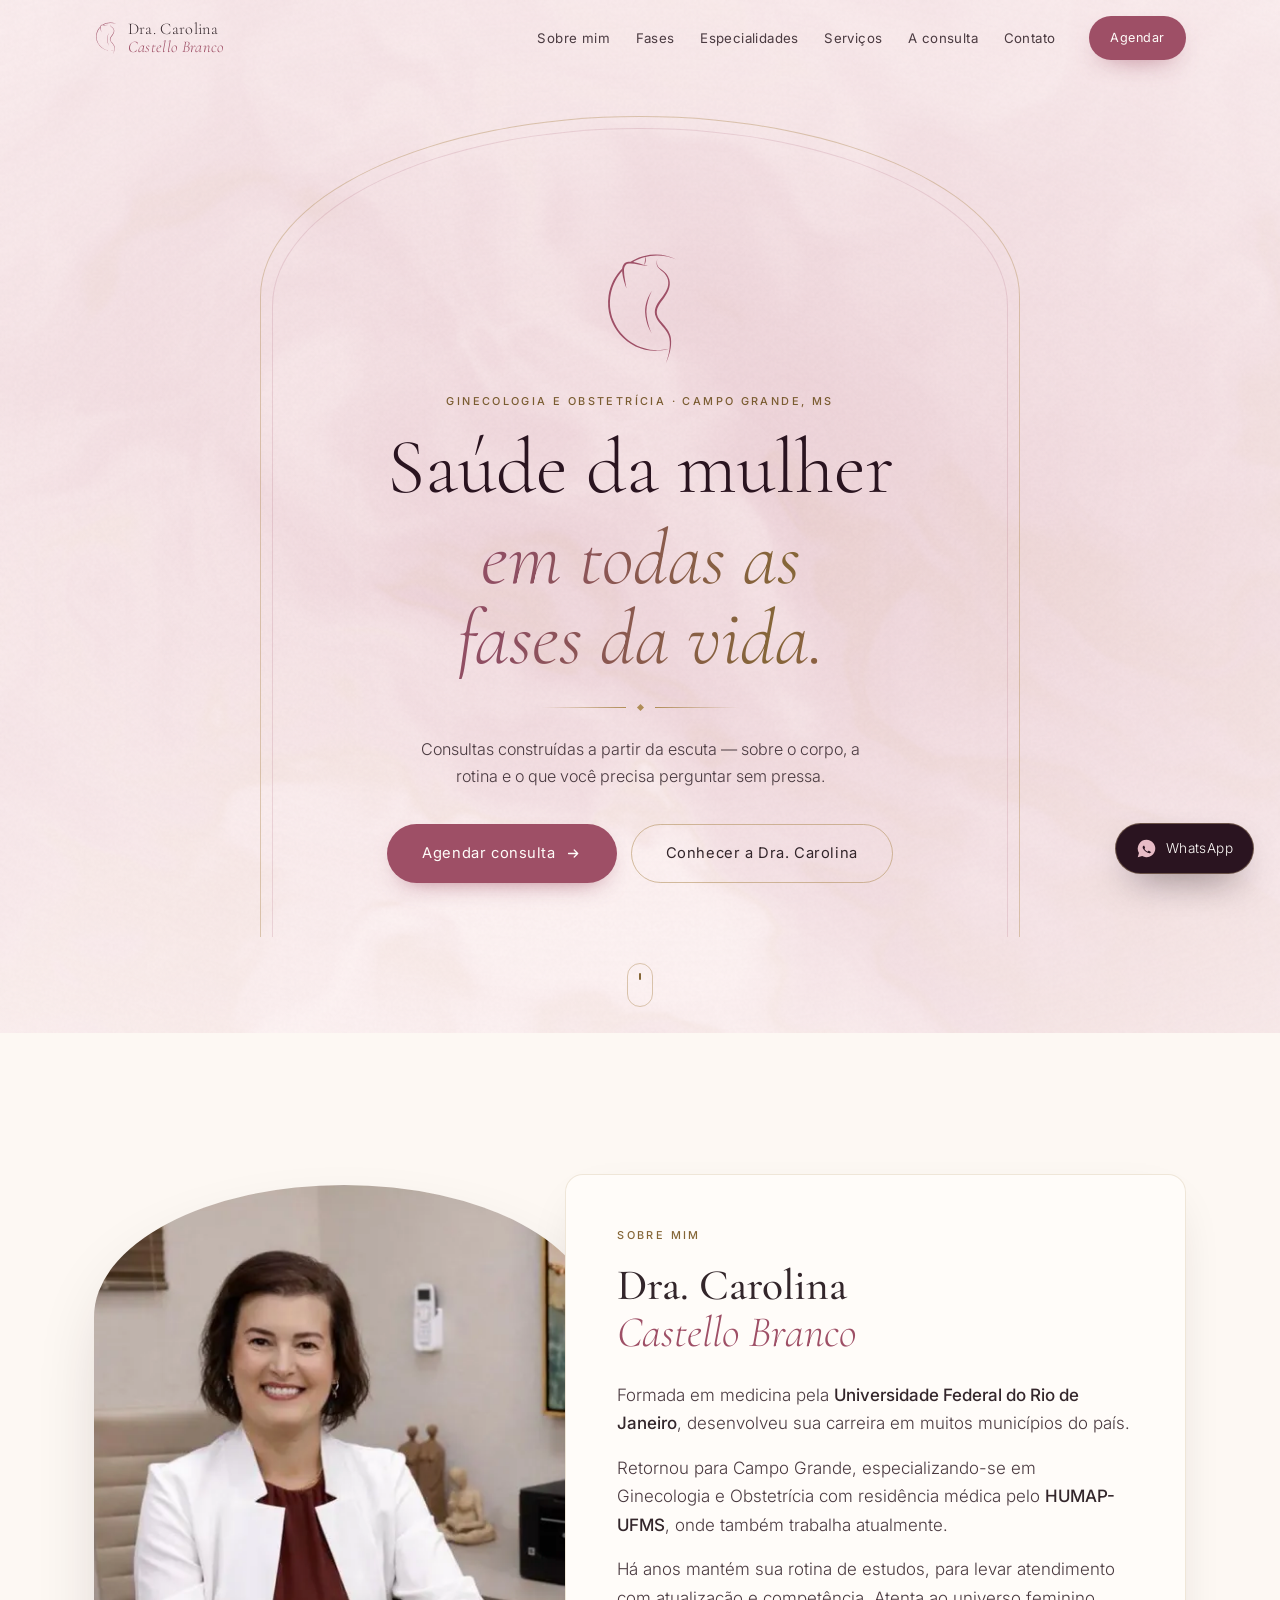
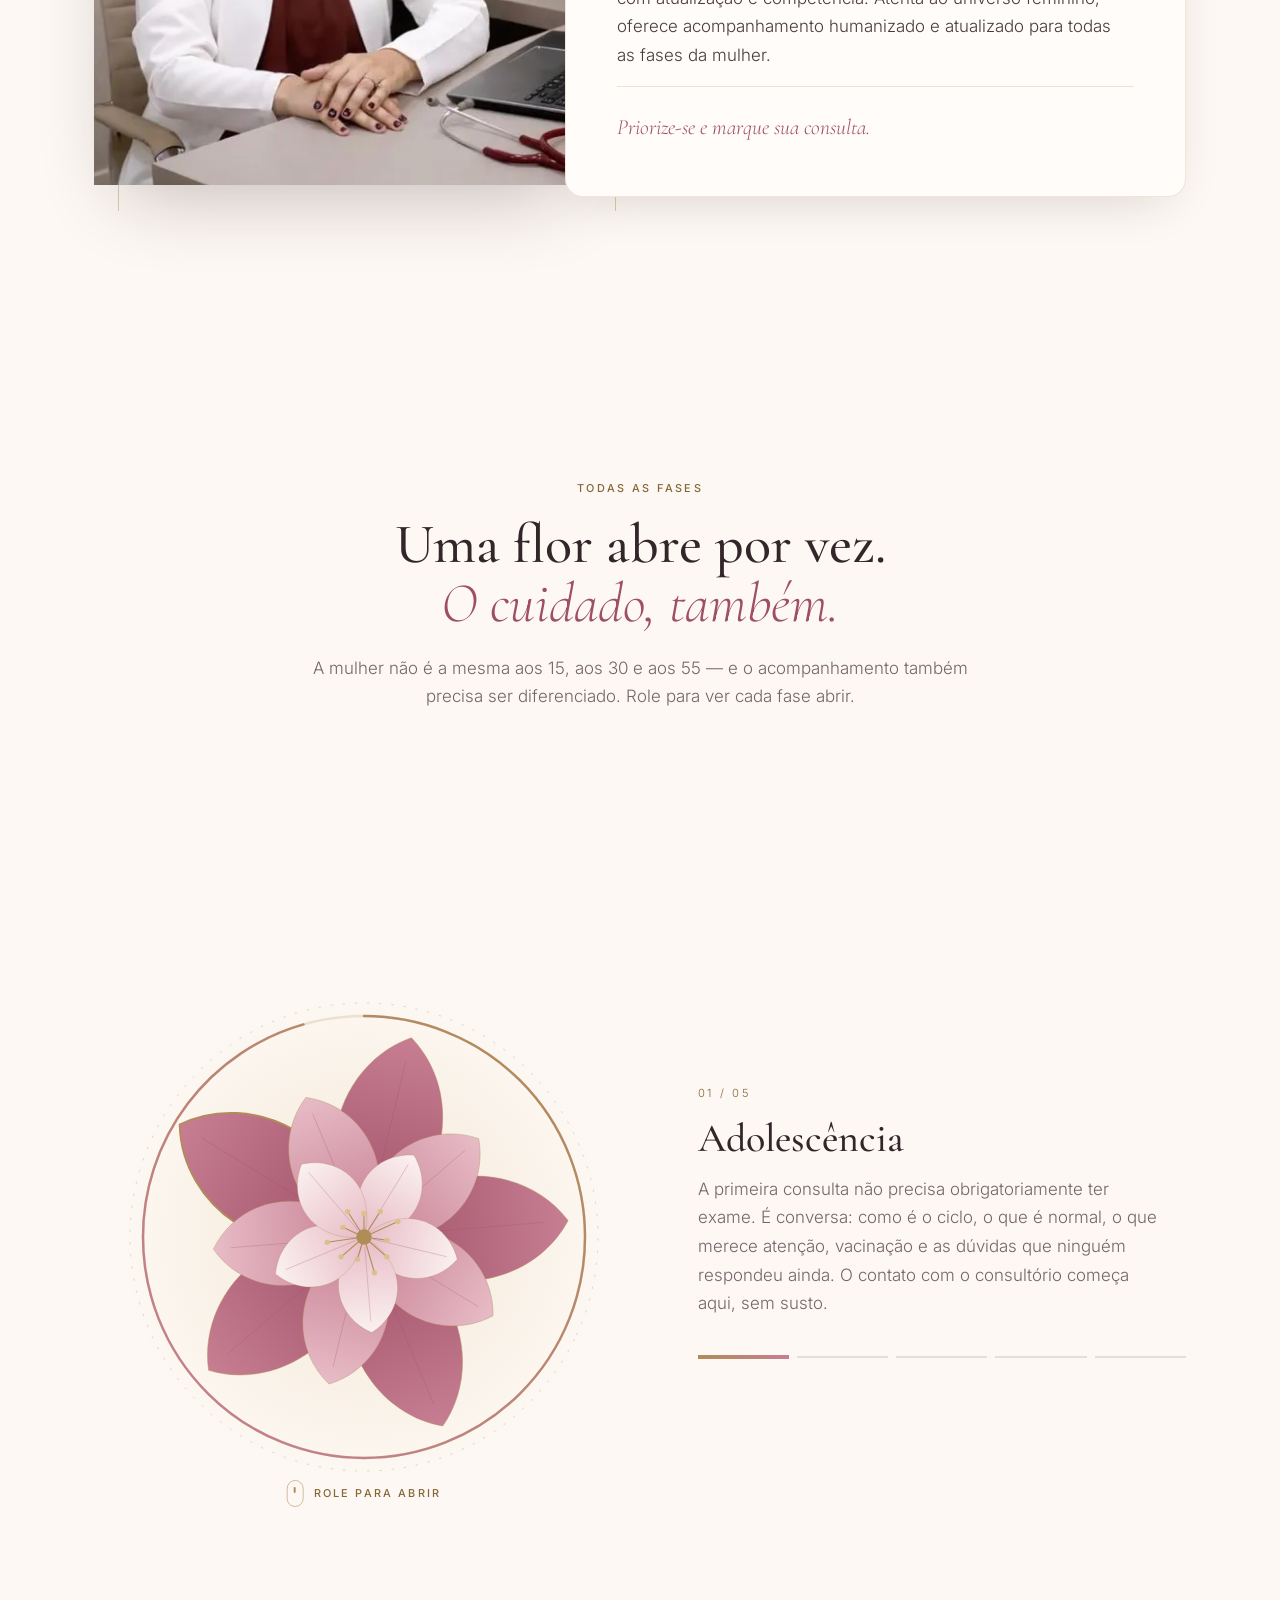
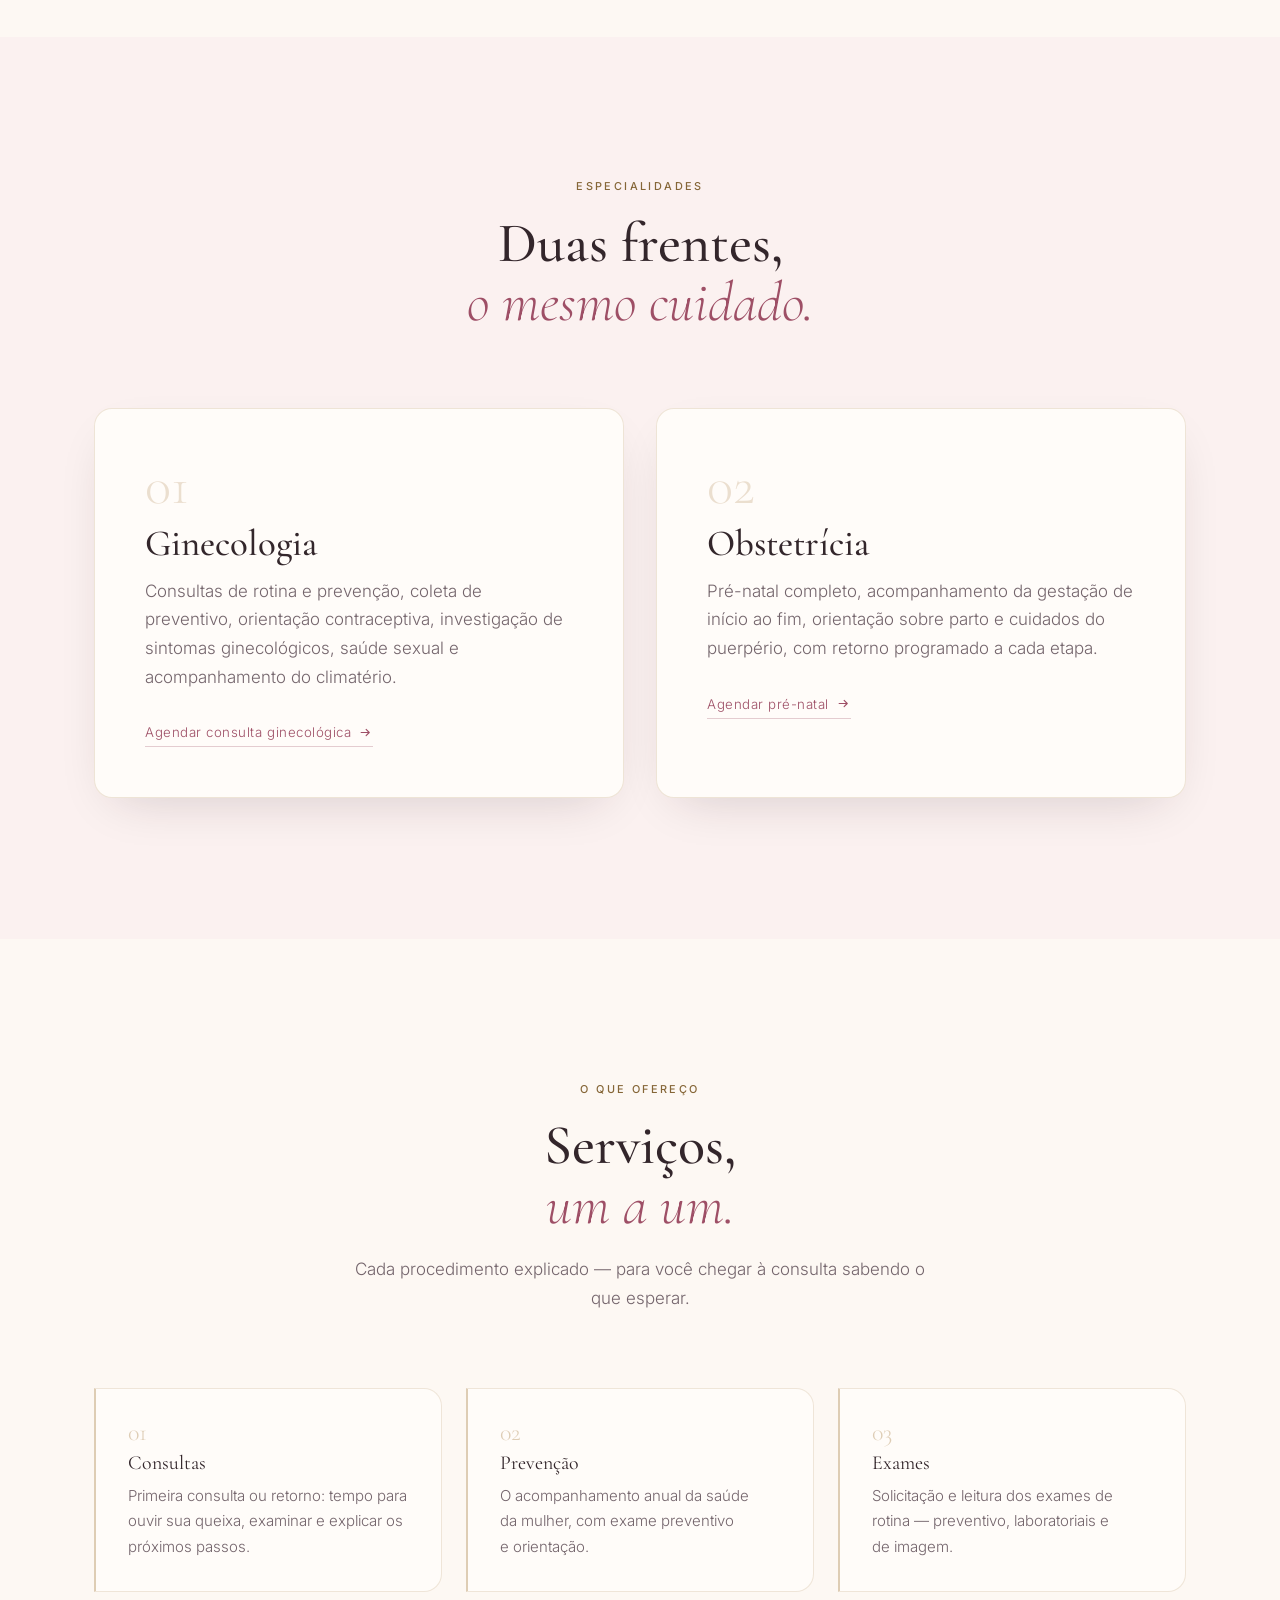
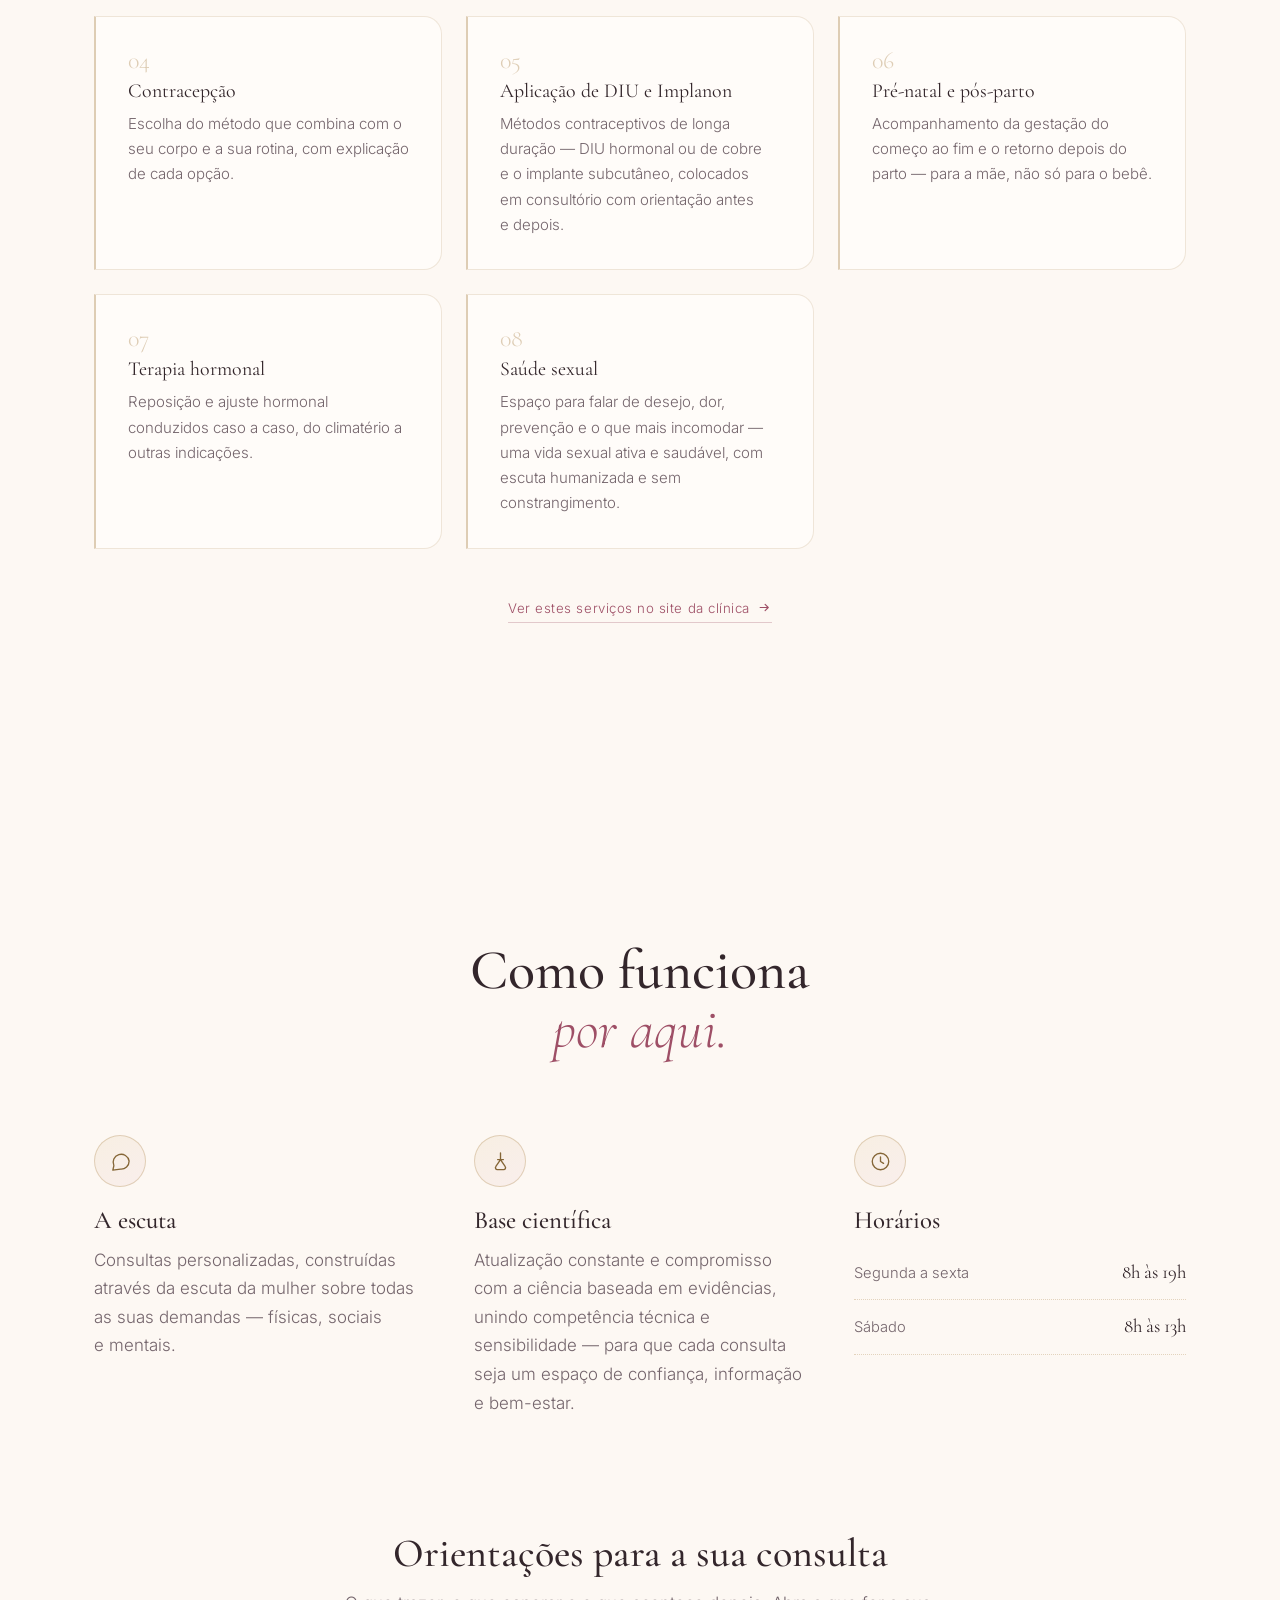
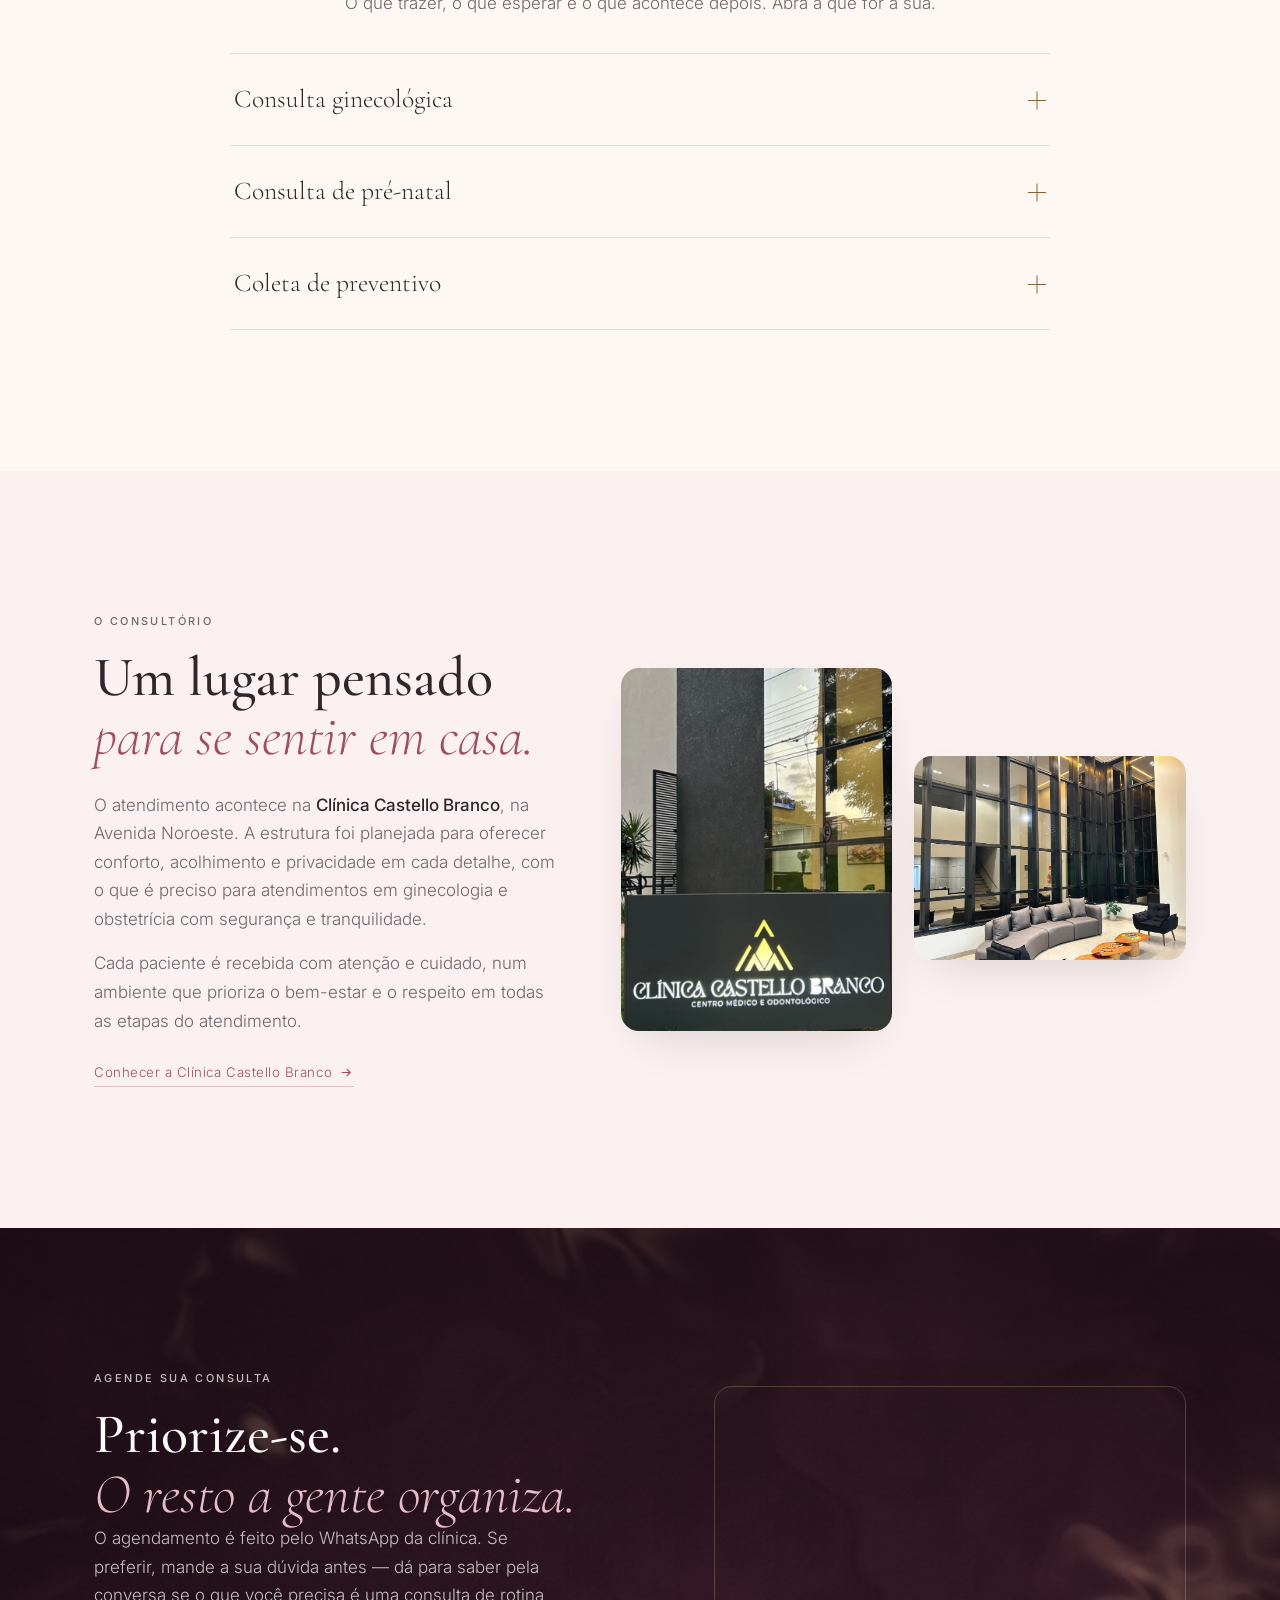
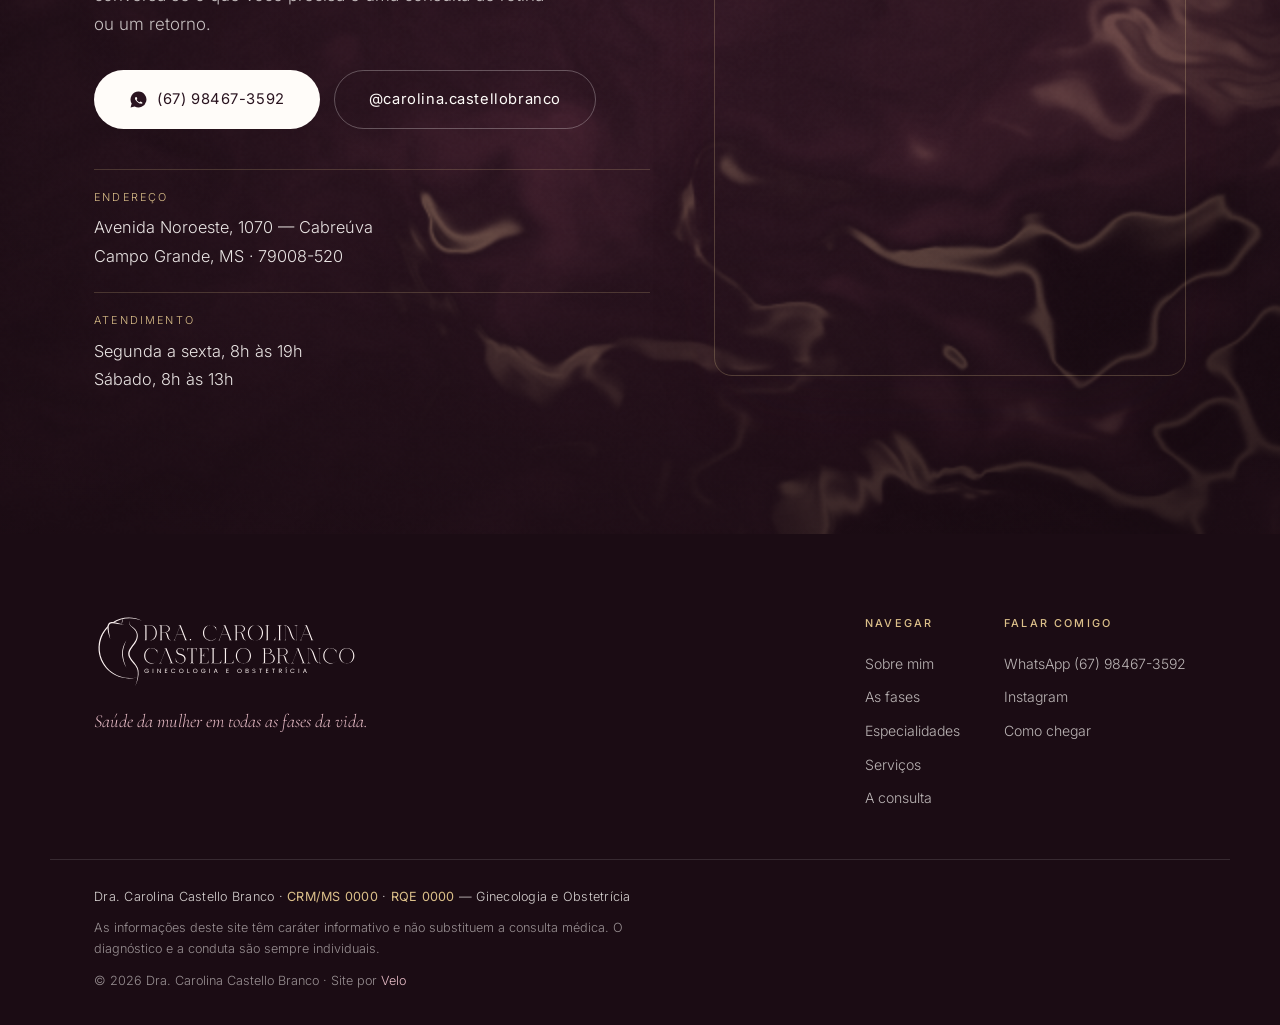
==== commit 61d75c69: "A abertura assenta um tom abaixo, e a fase 2 ganha o DNA-HPV O claro tinha ido longe demais. O que e" ====
--- a/index.html
+++ b/index.html
@@ -173,9 +173,9 @@
       <li class="fase" data-fase="Vida reprodutiva">
         <h3>Vida reprodutiva</h3>
         <p>
-          Rotina preventiva, coleta de preventivo, escolha e ajuste de método
-          contraceptivo, saúde sexual, cólicas e alterações do ciclo. É a fase mais
-          longa — e a que mais se beneficia de acompanhamento contínuo.
+          Rotina ginecológica, coleta de preventivo, teste de DNA-HPV, escolha e ajuste
+          de método contraceptivo, saúde sexual, cólicas e alterações do ciclo. É a fase
+          mais longa — e a que mais se beneficia de acompanhamento contínuo.
         </p>
       </li>
       <li class="fase" data-fase="Gestação">
--- a/css/style.css
+++ b/css/style.css
@@ -332,13 +332,13 @@
      fios, a seda correndo atrás — mas o peso saiu: quem carrega o contraste
      agora é a tinta, não o fundo. */
   background:
-    radial-gradient(120% 90% at 50% 0%,#FFFAF9 0%,transparent 60%),
-    linear-gradient(180deg,#FCF3F2 0%,#F0D6DB 100%);
+    radial-gradient(120% 90% at 50% 0%,#FBEEEE 0%,transparent 60%),
+    linear-gradient(180deg,#F7E6E7 0%,#E3BFC7 100%);
   color:var(--texto);
   overflow:hidden;
   /* o véu da seda, invertido: neste aqui ele clareia em vez de escurecer */
   --seda-veu:radial-gradient(120% 80% at 50% 45%,
-              rgba(255,250,249,.42) 0%,rgba(255,250,249,.70) 68%,rgba(255,250,249,.84) 100%);
+              rgba(255,250,249,.30) 0%,rgba(255,250,249,.52) 68%,rgba(255,250,249,.66) 100%);
 }
 
 .portal{
@@ -356,6 +356,13 @@
   border:1px solid rgba(158,79,102,.16); border-bottom:0;
   border-radius:var(--arco); pointer-events:none;
 }
+
+/* O rótulo aqui é MAIS escuro que o `--ouro-fundo` do resto do site. Aquele
+   valor foi calculado para o blush (#FBF1F0, 4,79:1) e a abertura ficou mais
+   escura que o blush: medido sobre o papel real do herói, o `--ouro-fundo` dá
+   4,03:1 — reprova. Este dá 4,68:1. Se a abertura clarear de novo, dá para
+   voltar ao token comum; se escurecer mais, medir outra vez. */
+.abertura .rotulo{ color:#7A5C31; }
 
 /* A marca cresceu — pedido da doutora — e virou vetor, então cresce sem
    borrar. Ver images/marca.svg. */
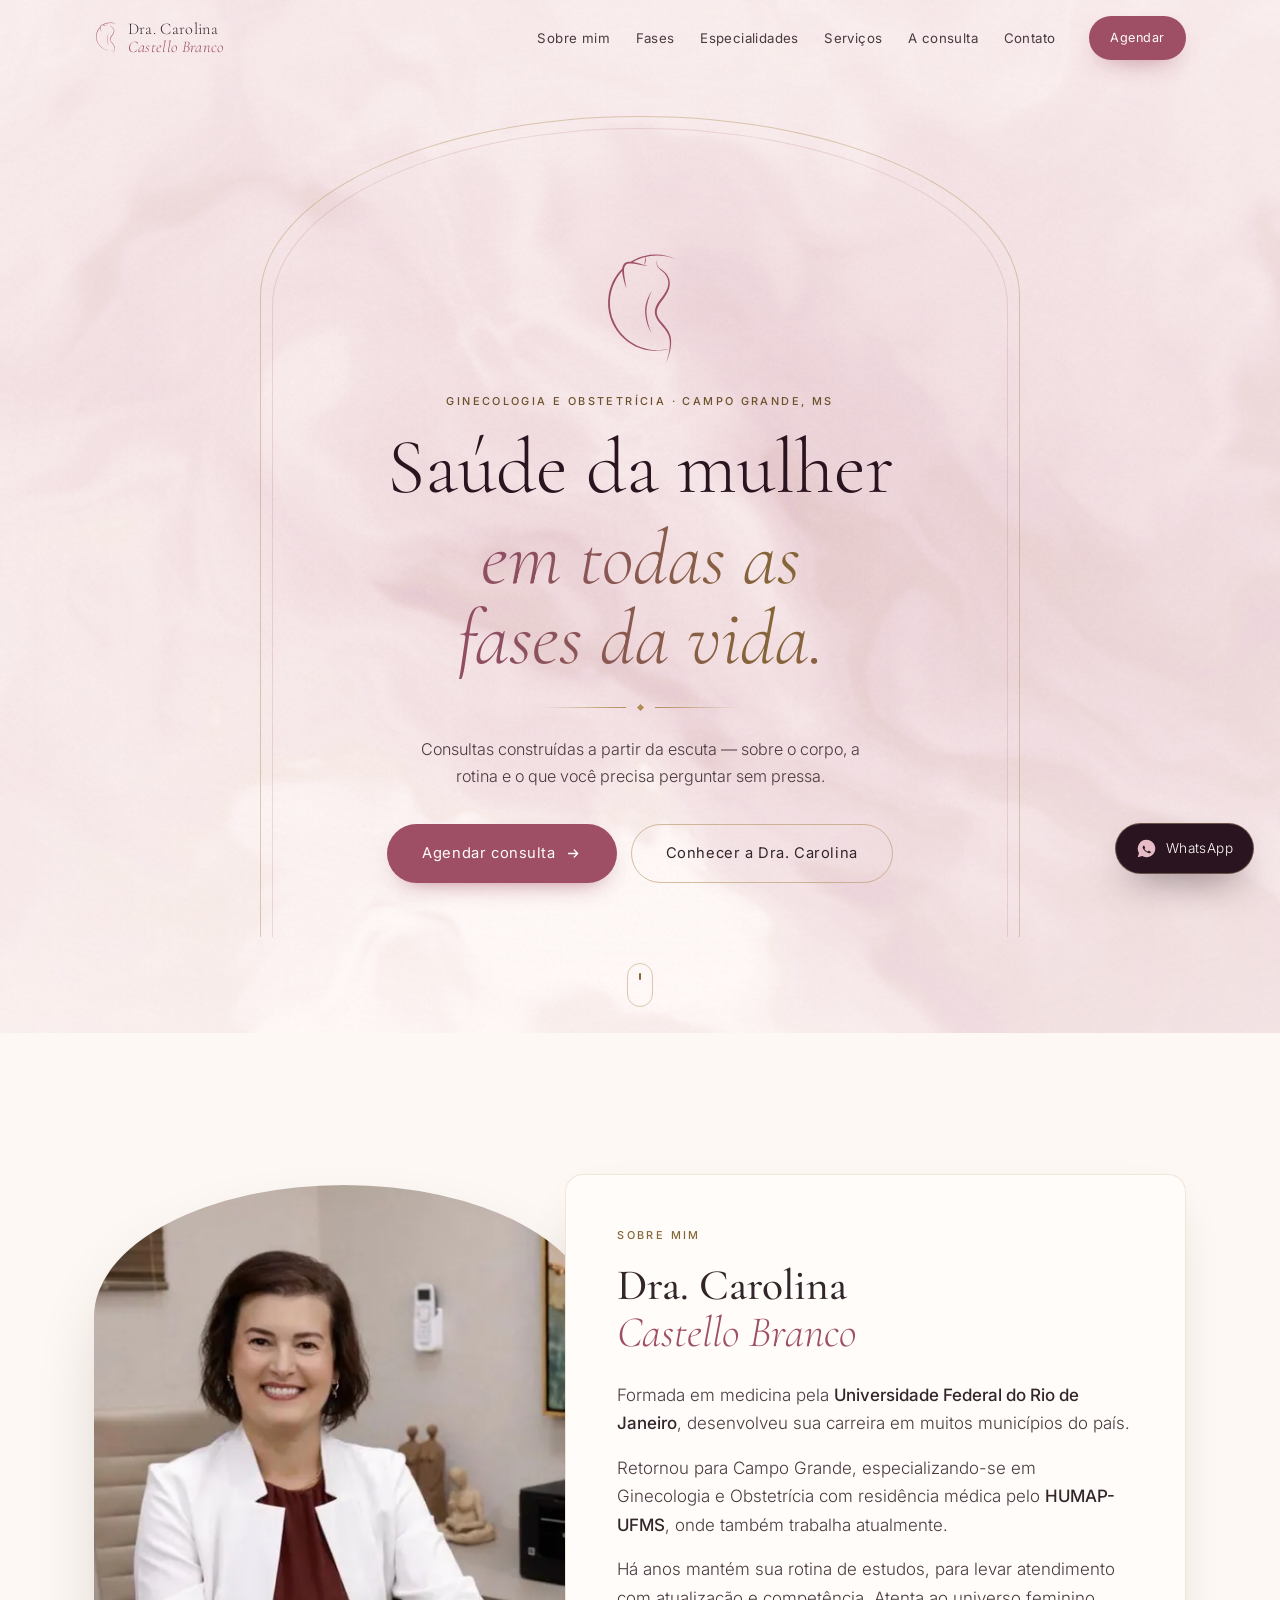
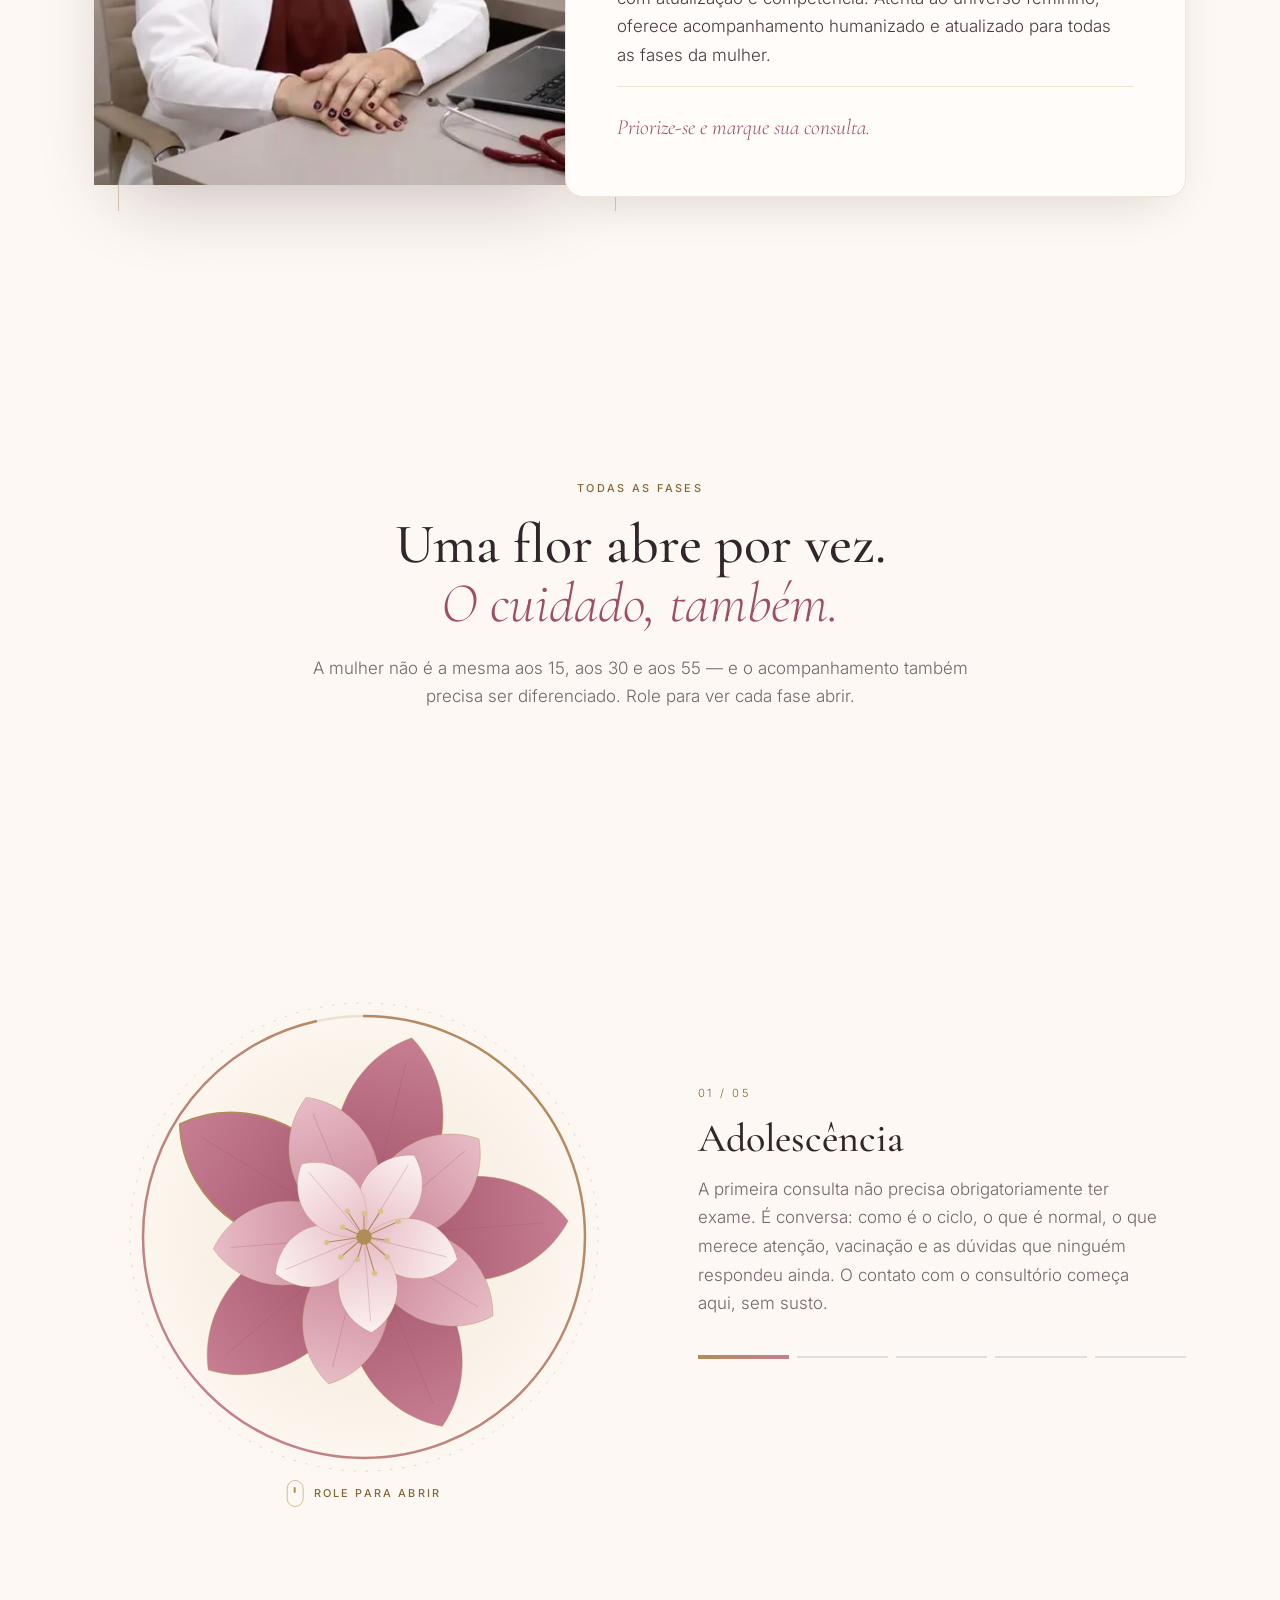
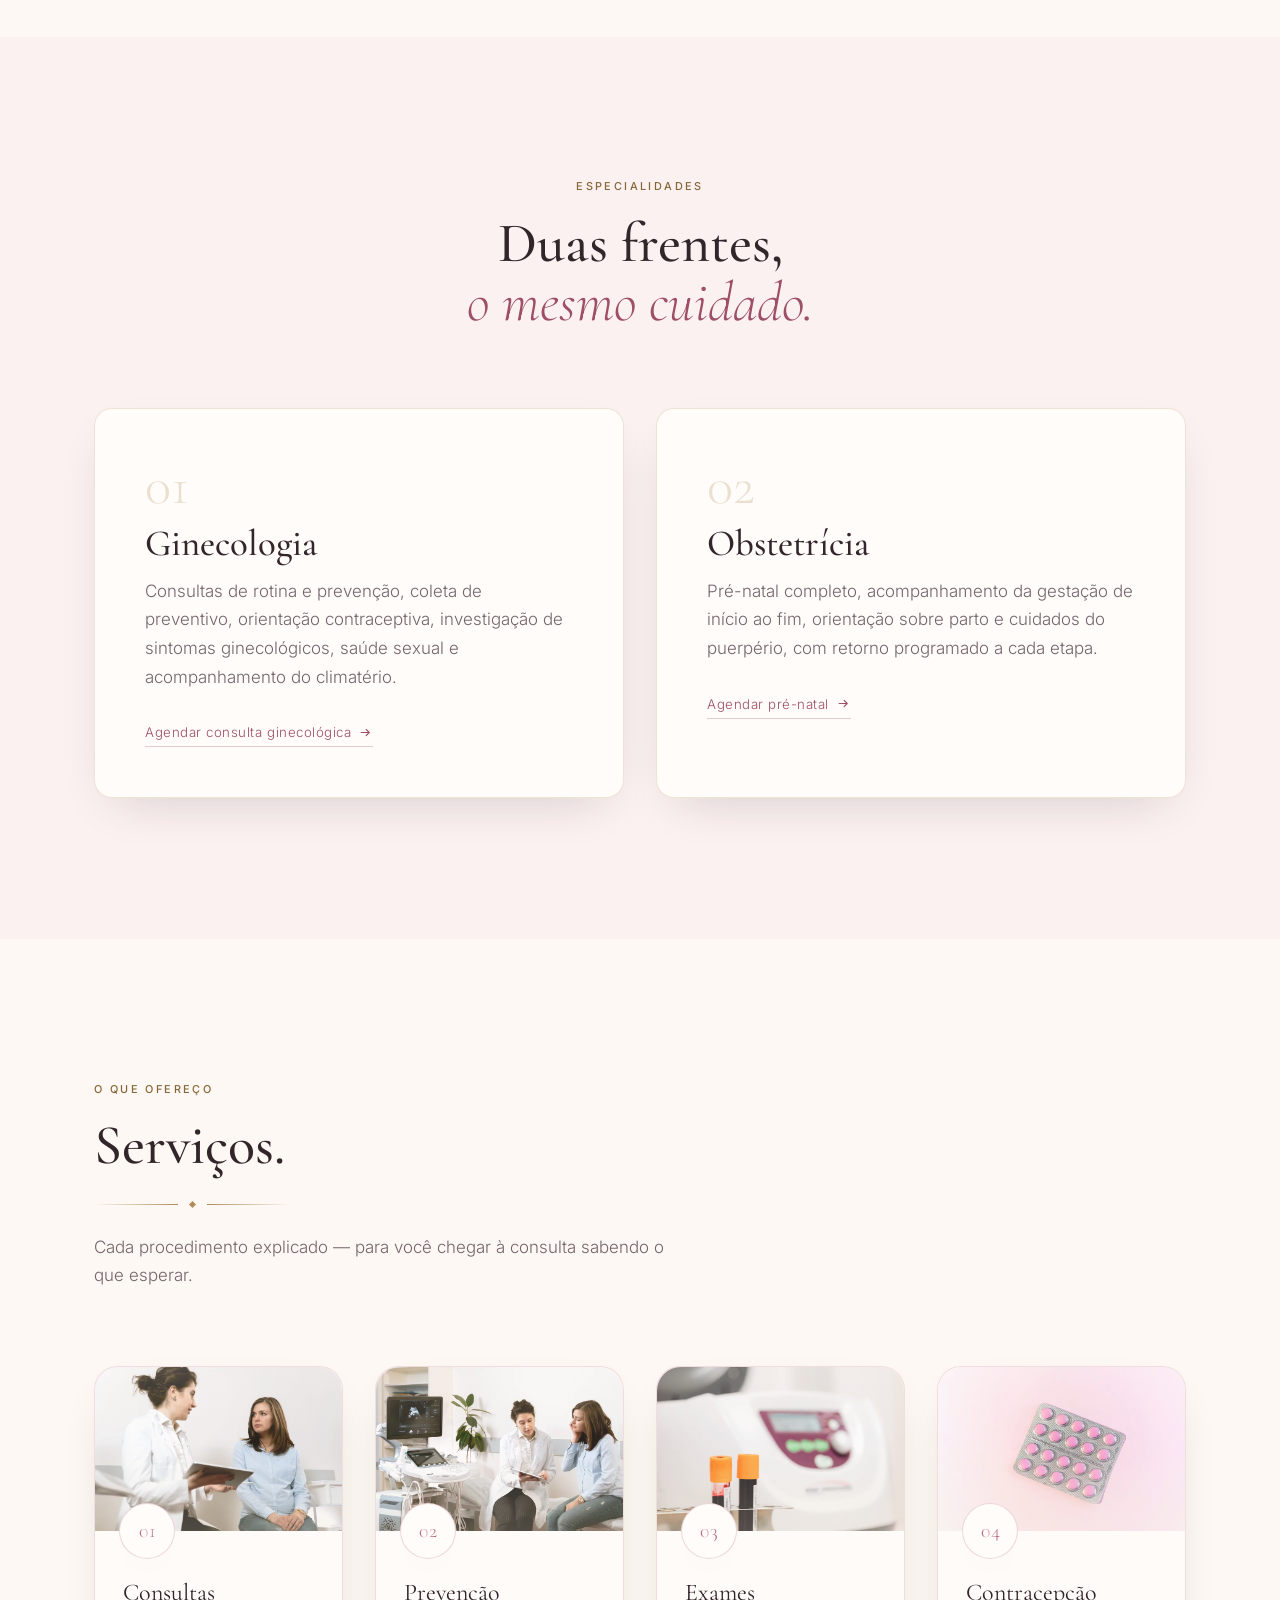
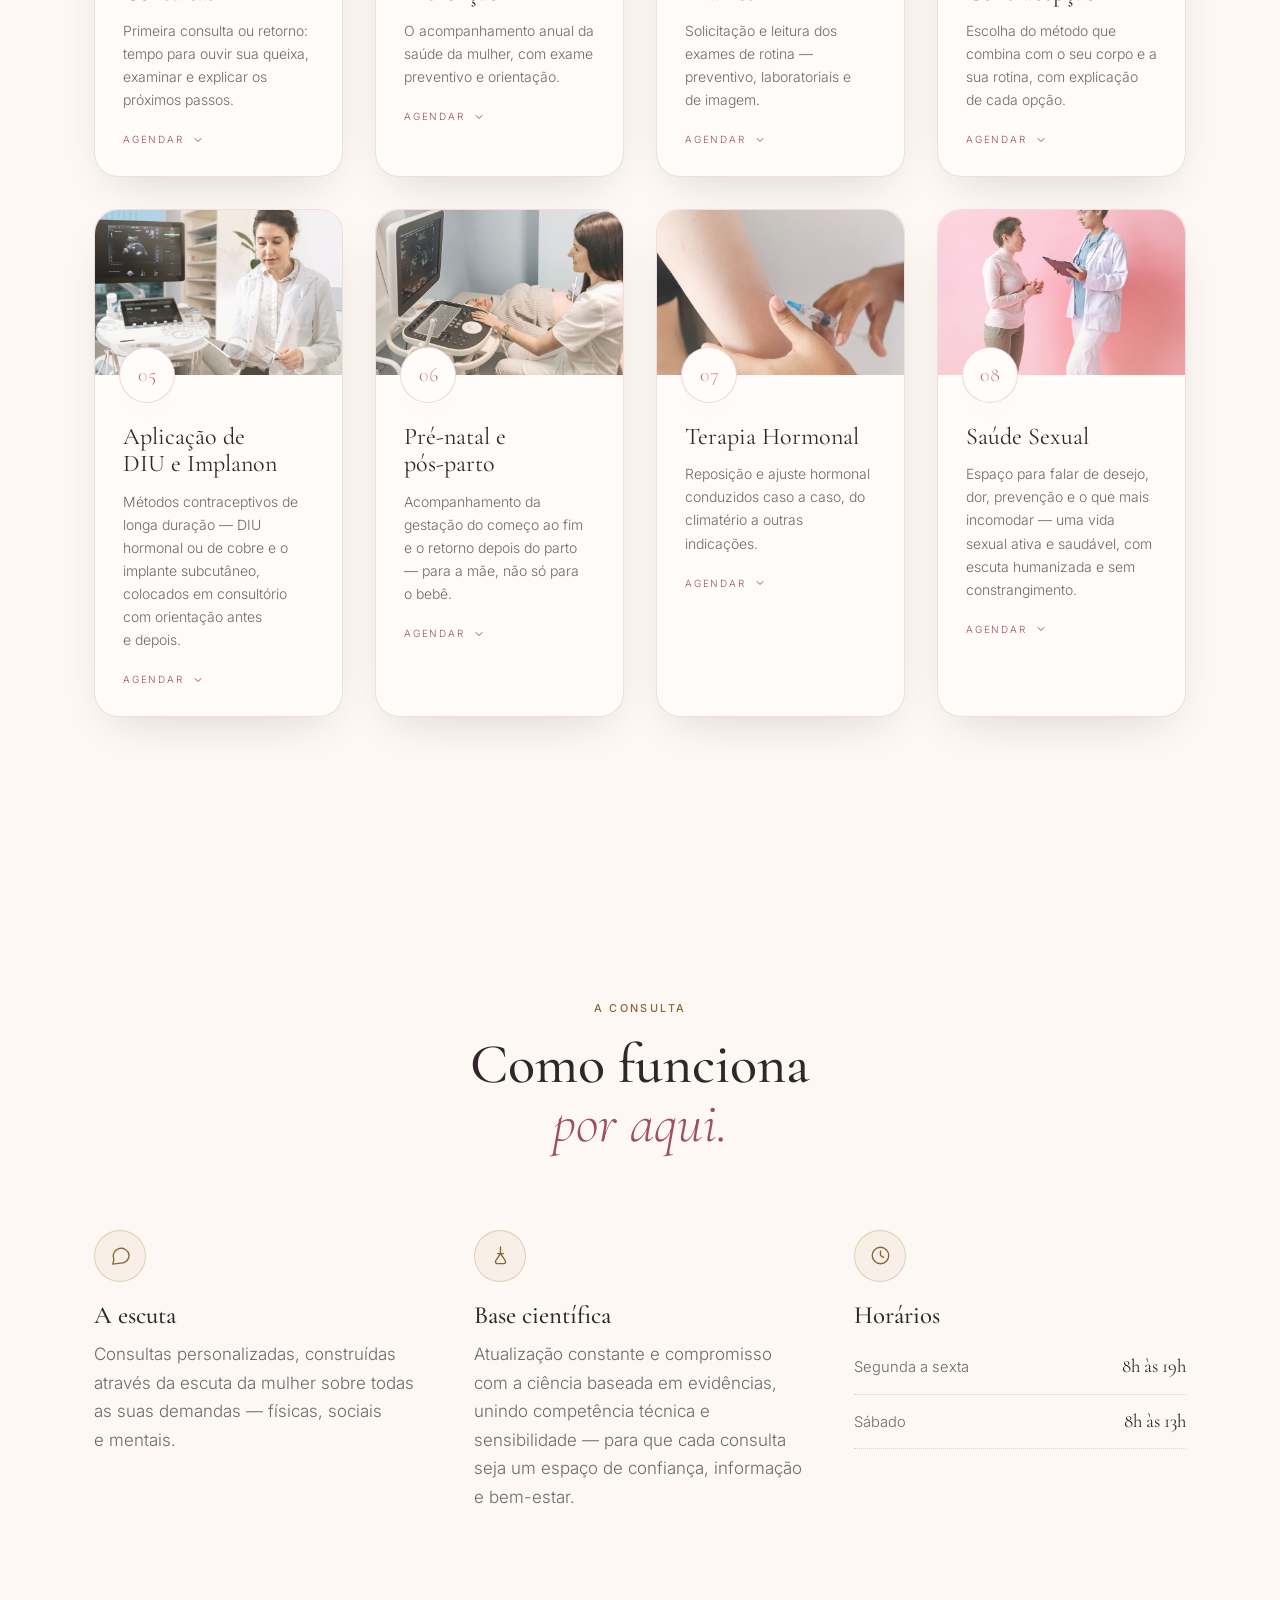
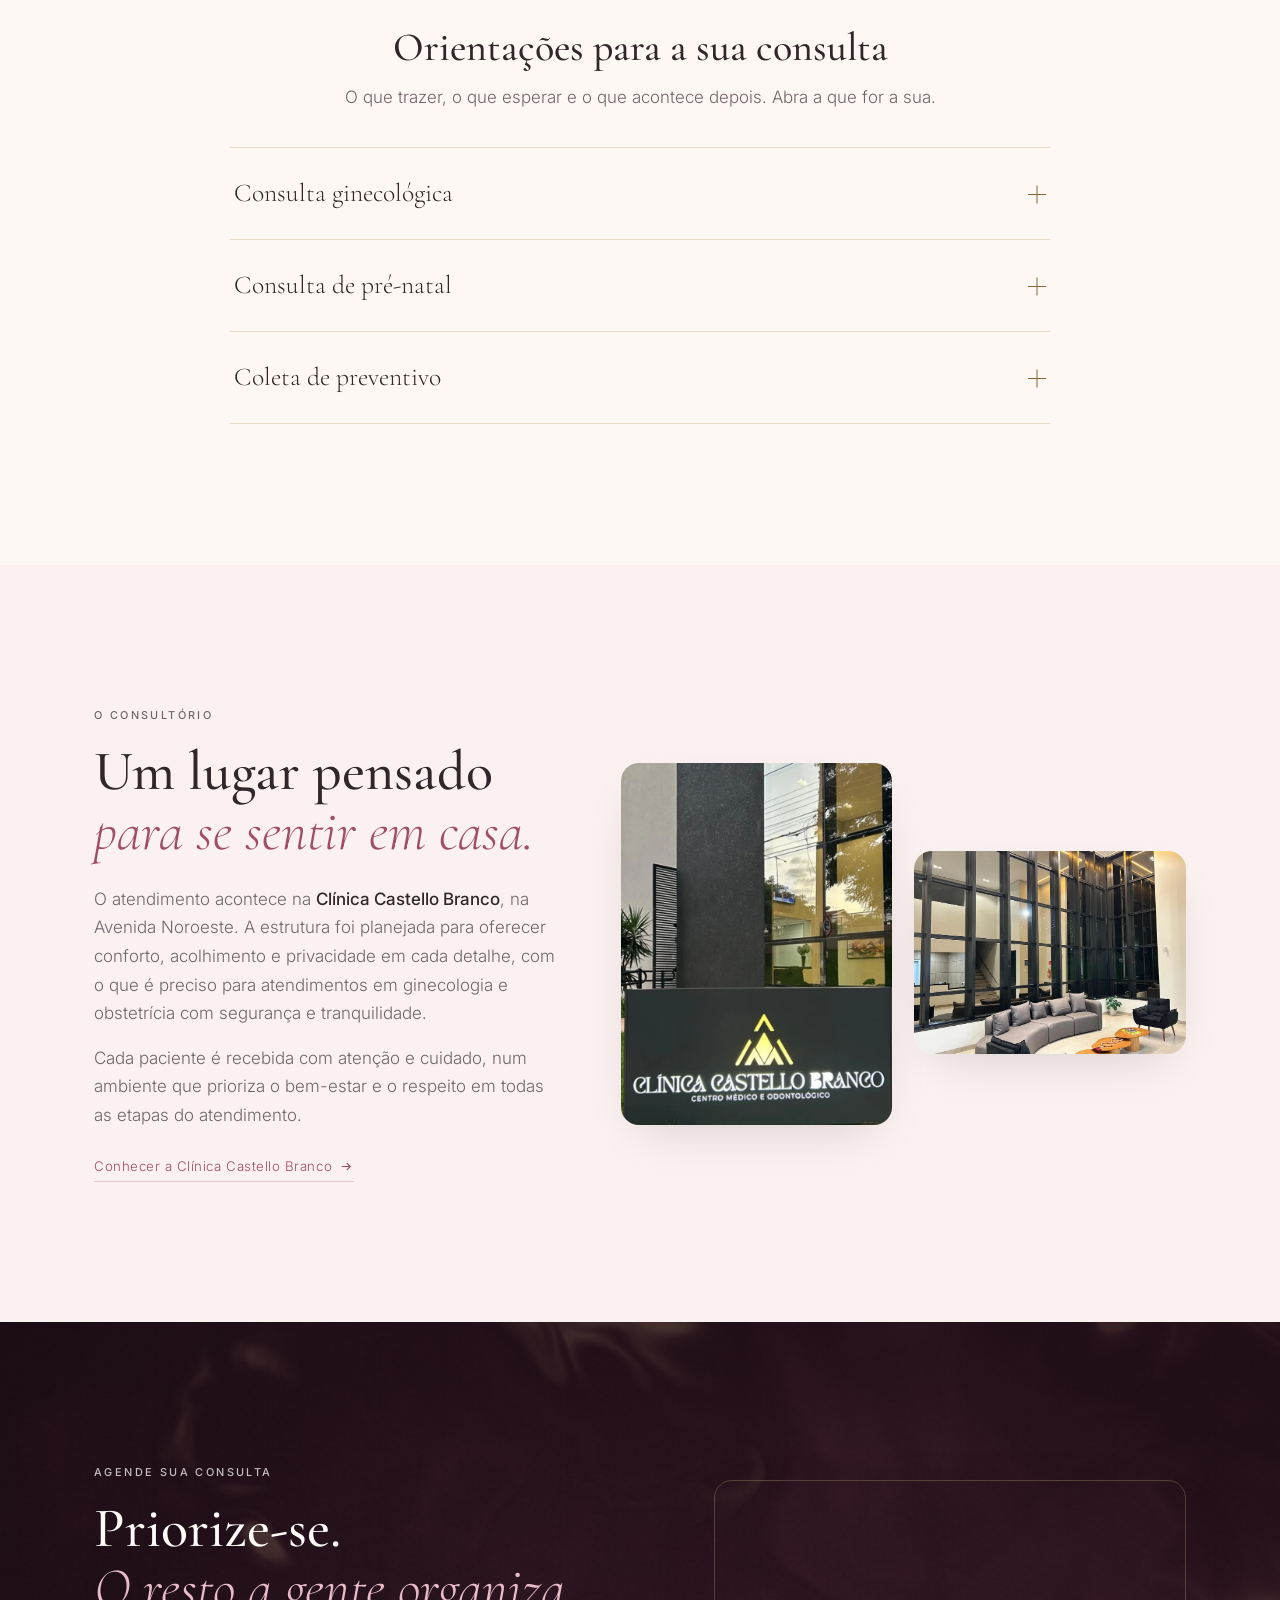
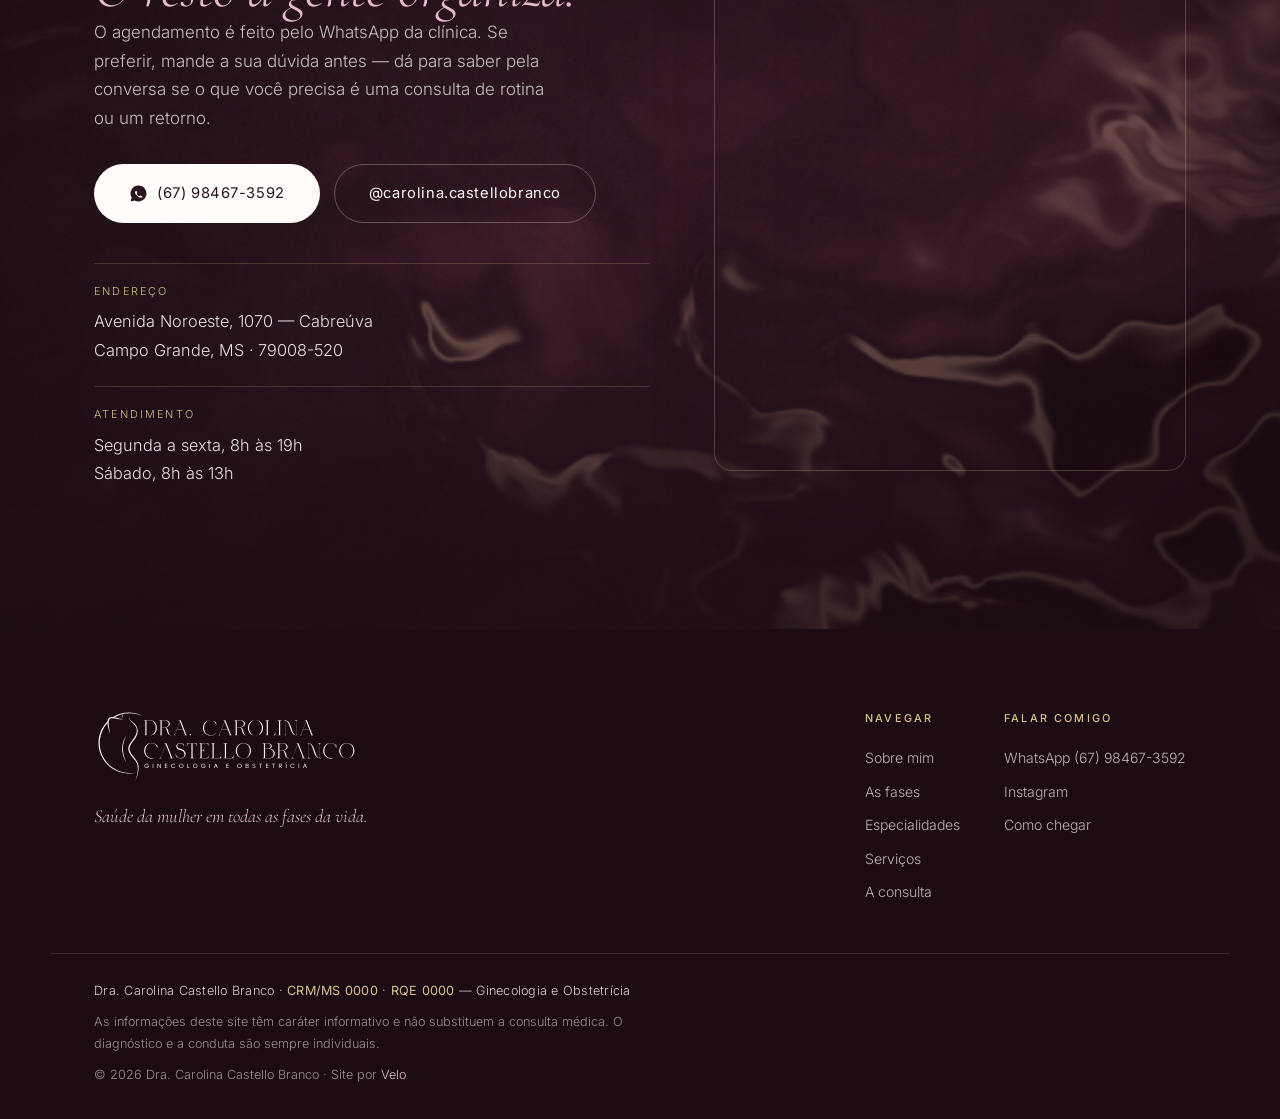
==== commit 5dfdb7cf: "A seda volta a ter dobra, e os serviços viram o cartão da clínica Dois pedidos.  A abertura tinha vi" ====
--- a/index.html
+++ b/index.html
@@ -249,70 +249,211 @@
 </section>
 
 <!-- ============================ SERVIÇOS ============================
-     Os oito procedimentos vieram da página /parto do site da Clínica Castello
-     Branco, onde ela também atende: mesmo texto, mesma ordem. Aqui entram sem
-     foto — oito imagens seriam 2 MB e o valor da lista está no que ela diz.
-     Papel creme para não encostar no blush da seção anterior. -->
+     Espelho da seção "Serviços" da página /parto do site da Clínica Castello
+     Branco: mesmo texto, mesmas fotos, mesmo cartão. Ela aprovou aquele, então
+     este não inventa nada. O componente de lá é `ProcedimentoCard.astro`, em
+     Astro + Tailwind; aqui é o mesmo desenho em CSS puro — os dois sites usam
+     os mesmos valores de cor, só com nomes diferentes.
+
+     O cartão é um `<details>`: o clique abre o botão de agendar sem uma linha
+     de JS, já com teclado e leitor de tela funcionando. -->
 <section class="secao secao--creme" id="servicos">
   <div class="wrap">
-    <header class="cab cab--centro">
+    <header class="cab">
       <p class="rotulo reveal">O que ofereço</p>
-      <h2 class="titulo reveal" style="--d:1">Serviços,<br><em>um a um.</em></h2>
-      <p class="cab__texto reveal" style="--d:2">
+      <h2 class="titulo reveal" style="--d:1">Serviços.</h2>
+      <span class="fio-orn fio-orn--esq reveal" style="--d:2" aria-hidden="true"><i></i></span>
+      <p class="cab__texto cab__texto--esq reveal" style="--d:3">
         Cada procedimento explicado — para você chegar à consulta sabendo o que
         esperar.
       </p>
     </header>
 
-    <ul class="servicos">
-      <li class="servico reveal">
-        <span class="servico__num" aria-hidden="true">01</span>
-        <h3>Consultas</h3>
-        <p>Primeira consulta ou retorno: tempo para ouvir sua queixa, examinar e explicar os próximos passos.</p>
-      </li>
-      <li class="servico reveal" style="--d:1">
-        <span class="servico__num" aria-hidden="true">02</span>
-        <h3>Prevenção</h3>
-        <p>O acompanhamento anual da saúde da mulher, com exame preventivo e orientação.</p>
-      </li>
-      <li class="servico reveal" style="--d:2">
-        <span class="servico__num" aria-hidden="true">03</span>
-        <h3>Exames</h3>
-        <p>Solicitação e leitura dos exames de rotina — preventivo, laboratoriais e de imagem.</p>
-      </li>
-      <li class="servico reveal" style="--d:3">
-        <span class="servico__num" aria-hidden="true">04</span>
-        <h3>Contracepção</h3>
-        <p>Escolha do método que combina com o seu corpo e a sua rotina, com explicação de cada opção.</p>
-      </li>
-      <li class="servico reveal">
-        <span class="servico__num" aria-hidden="true">05</span>
-        <h3>Aplicação de DIU e Implanon</h3>
-        <p>Métodos contraceptivos de longa duração — DIU hormonal ou de cobre e o implante subcutâneo, colocados em consultório com orientação antes e depois.</p>
-      </li>
-      <li class="servico reveal" style="--d:1">
-        <span class="servico__num" aria-hidden="true">06</span>
-        <h3>Pré-natal e pós-parto</h3>
-        <p>Acompanhamento da gestação do começo ao fim e o retorno depois do parto — para a mãe, não só para o bebê.</p>
-      </li>
-      <li class="servico reveal" style="--d:2">
-        <span class="servico__num" aria-hidden="true">07</span>
-        <h3>Terapia hormonal</h3>
-        <p>Reposição e ajuste hormonal conduzidos caso a caso, do climatério a outras indicações.</p>
-      </li>
-      <li class="servico reveal" style="--d:3">
-        <span class="servico__num" aria-hidden="true">08</span>
-        <h3>Saúde sexual</h3>
-        <p>Espaço para falar de desejo, dor, prevenção e o que mais incomodar — uma vida sexual ativa e saudável, com escuta humanizada e sem constrangimento.</p>
-      </li>
-    </ul>
-
-    <p class="servicos__pe reveal">
-      <a class="link" href="https://clinicacastellobrancocg.com.br/parto/" target="_blank" rel="noopener">
-        Ver estes serviços no site da clínica
-        <svg viewBox="0 0 24 24" aria-hidden="true"><path d="M5 12h13m0 0-5-5m5 5-5 5" fill="none" stroke="currentColor" stroke-width="1.8" stroke-linecap="round" stroke-linejoin="round"/></svg>
-      </a>
-    </p>
+    <div class="procs">
+      <article class="proc reveal">
+        <details>
+          <summary>
+            <div class="proc__topo">
+              <div class="proc__foto">
+                <img src="images/servicos/consultas.webp" alt="Médica conversando com uma paciente em consultório claro" width="800" height="533" loading="lazy">
+              </div>
+              <span class="proc__selo" aria-hidden="true"><i>01</i></span>
+            </div>
+            <div class="proc__corpo">
+              <h3>Consultas</h3>
+              <p>Primeira consulta ou retorno: tempo para ouvir sua queixa, examinar e explicar os próximos passos.</p>
+              <span class="proc__dica">Agendar
+                <svg viewBox="0 0 24 24" aria-hidden="true"><path d="m6 9 6 6 6-6" fill="none" stroke="currentColor" stroke-width="2" stroke-linecap="round" stroke-linejoin="round"/></svg>
+              </span>
+            </div>
+          </summary>
+          <div class="proc__acao">
+            <a class="proc__botao" href="https://wa.me/5567984673592?text=Ol%C3%A1%2C%20Dra.%20Carolina!%20Gostaria%20de%20agendar%20Consultas." target="_blank" rel="noopener" data-zap>Agendar serviço</a>
+          </div>
+        </details>
+      </article>
+
+      <article class="proc reveal" style="--d:1">
+        <details>
+          <summary>
+            <div class="proc__topo">
+              <div class="proc__foto">
+                <img src="images/servicos/prevencao.webp" alt="Médica orientando uma paciente na sala de exames" width="800" height="533" loading="lazy">
+              </div>
+              <span class="proc__selo" aria-hidden="true"><i>02</i></span>
+            </div>
+            <div class="proc__corpo">
+              <h3>Prevenção</h3>
+              <p>O acompanhamento anual da saúde da mulher, com exame preventivo e orientação.</p>
+              <span class="proc__dica">Agendar
+                <svg viewBox="0 0 24 24" aria-hidden="true"><path d="m6 9 6 6 6-6" fill="none" stroke="currentColor" stroke-width="2" stroke-linecap="round" stroke-linejoin="round"/></svg>
+              </span>
+            </div>
+          </summary>
+          <div class="proc__acao">
+            <a class="proc__botao" href="https://wa.me/5567984673592?text=Ol%C3%A1%2C%20Dra.%20Carolina!%20Gostaria%20de%20agendar%20Preven%C3%A7%C3%A3o." target="_blank" rel="noopener" data-zap>Agendar serviço</a>
+          </div>
+        </details>
+      </article>
+
+      <article class="proc reveal" style="--d:2">
+        <details>
+          <summary>
+            <div class="proc__topo">
+              <div class="proc__foto">
+                <img src="images/servicos/exames.webp" alt="Tubos de coleta para exames laboratoriais" width="800" height="533" loading="lazy">
+              </div>
+              <span class="proc__selo" aria-hidden="true"><i>03</i></span>
+            </div>
+            <div class="proc__corpo">
+              <h3>Exames</h3>
+              <p>Solicitação e leitura dos exames de rotina — preventivo, laboratoriais e de imagem.</p>
+              <span class="proc__dica">Agendar
+                <svg viewBox="0 0 24 24" aria-hidden="true"><path d="m6 9 6 6 6-6" fill="none" stroke="currentColor" stroke-width="2" stroke-linecap="round" stroke-linejoin="round"/></svg>
+              </span>
+            </div>
+          </summary>
+          <div class="proc__acao">
+            <a class="proc__botao" href="https://wa.me/5567984673592?text=Ol%C3%A1%2C%20Dra.%20Carolina!%20Gostaria%20de%20agendar%20Exames." target="_blank" rel="noopener" data-zap>Agendar serviço</a>
+          </div>
+        </details>
+      </article>
+
+      <article class="proc reveal" style="--d:3">
+        <details>
+          <summary>
+            <div class="proc__topo">
+              <div class="proc__foto">
+                <img src="images/servicos/contracepcao.webp" alt="Cartela de pílulas anticoncepcionais" width="800" height="533" loading="lazy">
+              </div>
+              <span class="proc__selo" aria-hidden="true"><i>04</i></span>
+            </div>
+            <div class="proc__corpo">
+              <h3>Contracepção</h3>
+              <p>Escolha do método que combina com o seu corpo e a sua rotina, com explicação de cada opção.</p>
+              <span class="proc__dica">Agendar
+                <svg viewBox="0 0 24 24" aria-hidden="true"><path d="m6 9 6 6 6-6" fill="none" stroke="currentColor" stroke-width="2" stroke-linecap="round" stroke-linejoin="round"/></svg>
+              </span>
+            </div>
+          </summary>
+          <div class="proc__acao">
+            <a class="proc__botao" href="https://wa.me/5567984673592?text=Ol%C3%A1%2C%20Dra.%20Carolina!%20Gostaria%20de%20agendar%20Contracep%C3%A7%C3%A3o." target="_blank" rel="noopener" data-zap>Agendar serviço</a>
+          </div>
+        </details>
+      </article>
+
+      <article class="proc reveal">
+        <details>
+          <summary>
+            <div class="proc__topo">
+              <div class="proc__foto">
+                <img src="images/servicos/insercao-diu.webp" alt="Médica ao lado do aparelho de ultrassom no consultório" width="800" height="533" loading="lazy">
+              </div>
+              <span class="proc__selo" aria-hidden="true"><i>05</i></span>
+            </div>
+            <div class="proc__corpo">
+              <h3>Aplicação de DIU e Implanon</h3>
+              <p>Métodos contraceptivos de longa duração — DIU hormonal ou de cobre e o implante subcutâneo, colocados em consultório com orientação antes e depois.</p>
+              <span class="proc__dica">Agendar
+                <svg viewBox="0 0 24 24" aria-hidden="true"><path d="m6 9 6 6 6-6" fill="none" stroke="currentColor" stroke-width="2" stroke-linecap="round" stroke-linejoin="round"/></svg>
+              </span>
+            </div>
+          </summary>
+          <div class="proc__acao">
+            <a class="proc__botao" href="https://wa.me/5567984673592?text=Ol%C3%A1%2C%20Dra.%20Carolina!%20Gostaria%20de%20agendar%20Aplica%C3%A7%C3%A3o%20de%20DIU%20e%20Implanon." target="_blank" rel="noopener" data-zap>Agendar serviço</a>
+          </div>
+        </details>
+      </article>
+
+      <article class="proc reveal" style="--d:1">
+        <details>
+          <summary>
+            <div class="proc__topo">
+              <div class="proc__foto">
+                <img src="images/servicos/pre-natal.webp" alt="Ultrassom sendo realizado em uma gestante" width="800" height="533" loading="lazy">
+              </div>
+              <span class="proc__selo" aria-hidden="true"><i>06</i></span>
+            </div>
+            <div class="proc__corpo">
+              <h3>Pré-natal e pós-parto</h3>
+              <p>Acompanhamento da gestação do começo ao fim e o retorno depois do parto — para a mãe, não só para o bebê.</p>
+              <span class="proc__dica">Agendar
+                <svg viewBox="0 0 24 24" aria-hidden="true"><path d="m6 9 6 6 6-6" fill="none" stroke="currentColor" stroke-width="2" stroke-linecap="round" stroke-linejoin="round"/></svg>
+              </span>
+            </div>
+          </summary>
+          <div class="proc__acao">
+            <a class="proc__botao" href="https://wa.me/5567984673592?text=Ol%C3%A1%2C%20Dra.%20Carolina!%20Gostaria%20de%20agendar%20Pr%C3%A9-natal%20e%20p%C3%B3s-parto." target="_blank" rel="noopener" data-zap>Agendar serviço</a>
+          </div>
+        </details>
+      </article>
+
+      <article class="proc reveal" style="--d:2">
+        <details>
+          <summary>
+            <div class="proc__topo">
+              <div class="proc__foto">
+                <img src="images/servicos/terapia-hormonal.webp" alt="Aplicação de medicação injetável no braço de uma paciente" width="800" height="533" loading="lazy">
+              </div>
+              <span class="proc__selo" aria-hidden="true"><i>07</i></span>
+            </div>
+            <div class="proc__corpo">
+              <h3>Terapia Hormonal</h3>
+              <p>Reposição e ajuste hormonal conduzidos caso a caso, do climatério a outras indicações.</p>
+              <span class="proc__dica">Agendar
+                <svg viewBox="0 0 24 24" aria-hidden="true"><path d="m6 9 6 6 6-6" fill="none" stroke="currentColor" stroke-width="2" stroke-linecap="round" stroke-linejoin="round"/></svg>
+              </span>
+            </div>
+          </summary>
+          <div class="proc__acao">
+            <a class="proc__botao" href="https://wa.me/5567984673592?text=Ol%C3%A1%2C%20Dra.%20Carolina!%20Gostaria%20de%20agendar%20Terapia%20Hormonal." target="_blank" rel="noopener" data-zap>Agendar serviço</a>
+          </div>
+        </details>
+      </article>
+
+      <article class="proc reveal" style="--d:3">
+        <details>
+          <summary>
+            <div class="proc__topo">
+              <div class="proc__foto">
+                <img src="images/servicos/saude-sexual.webp" alt="Médica conversando com uma paciente no consultório" width="800" height="533" loading="lazy">
+              </div>
+              <span class="proc__selo" aria-hidden="true"><i>08</i></span>
+            </div>
+            <div class="proc__corpo">
+              <h3>Saúde Sexual</h3>
+              <p>Espaço para falar de desejo, dor, prevenção e o que mais incomodar — uma vida sexual ativa e saudável, com escuta humanizada e sem constrangimento.</p>
+              <span class="proc__dica">Agendar
+                <svg viewBox="0 0 24 24" aria-hidden="true"><path d="m6 9 6 6 6-6" fill="none" stroke="currentColor" stroke-width="2" stroke-linecap="round" stroke-linejoin="round"/></svg>
+              </span>
+            </div>
+          </summary>
+          <div class="proc__acao">
+            <a class="proc__botao" href="https://wa.me/5567984673592?text=Ol%C3%A1%2C%20Dra.%20Carolina!%20Gostaria%20de%20agendar%20Sa%C3%BAde%20Sexual." target="_blank" rel="noopener" data-zap>Agendar serviço</a>
+          </div>
+        </details>
+      </article>
+    </div>
   </div>
 </section>
 
--- a/css/style.css
+++ b/css/style.css
@@ -358,11 +358,13 @@
 }
 
 /* O rótulo aqui é MAIS escuro que o `--ouro-fundo` do resto do site. Aquele
-   valor foi calculado para o blush (#FBF1F0, 4,79:1) e a abertura ficou mais
-   escura que o blush: medido sobre o papel real do herói, o `--ouro-fundo` dá
-   4,03:1 — reprova. Este dá 4,68:1. Se a abertura clarear de novo, dá para
-   voltar ao token comum; se escurecer mais, medir outra vez. */
-.abertura .rotulo{ color:#7A5C31; }
+   valor foi calculado para o blush (#FBF1F0, 4,79:1) e a abertura é mais
+   escura que o blush — e, desde que as dobras da seda ganharam amplitude,
+   também é MÓVEL: a medida que vale não é a cor média, é a dobra mais escura
+   que passa por baixo do rótulo (#EAD2D6). Sobre ela, o `--ouro-fundo` dá
+   4,03:1 e o #7A5C31 dá 4,48:1 — os dois reprovam. Este dá 5,24:1.
+   Mexeu na amplitude da seda, meça este de novo. */
+.abertura .rotulo{ color:#6B502A; }
 
 /* A marca cresceu — pedido da doutora — e virou vetor, então cresce sem
    borrar. Ver images/marca.svg. */
@@ -616,37 +618,123 @@
 
 /* --------------------------------------------------------------------------
    8b. Serviços — os oito procedimentos
-   Mora aqui e não numa seção nova para não renumerar o sumário do arquivo:
-   são as duas frentes da seção 8 abertas em detalhe. Cartão mais leve que a
-   `.carta` (sem inclinação, sem brilho): são oito, e oito cartões pesados
-   viram parede. O fio de ouro à esquerda é o que dá o alinhamento da lista.
+   Mora aqui e não numa seção nova para não renumerar o sumário do arquivo.
+
+   É o `ProcedimentoCard.astro` do site da Clínica Castello Branco, refeito em
+   CSS puro: a cliente aprovou aquele cartão, então este copia as medidas em
+   vez de inventar. A tradução foi direta porque os dois sites usam os mesmos
+   valores com nomes diferentes — pearl/rose/rose-deep/charcoal/lead-soft de lá
+   são perola/rosa/rosa-fundo/texto-forte/texto-fraco aqui.
+
+   O cartão é um `<details>`: o clique abre o botão de agendar sem JS nenhum,
+   já com teclado e leitor de tela funcionando.
    -------------------------------------------------------------------------- */
 
-.servicos{
-  list-style:none; display:grid; gap:clamp(14px,2vw,24px);
-  grid-template-columns:repeat(auto-fit,minmax(258px,1fr));
-}
-.servico{
-  position:relative;
-  background:var(--perola);
-  border:1px solid rgba(176,141,87,.20);
-  border-left:2px solid rgba(176,141,87,.42);
-  border-radius:0 var(--raio) var(--raio) 0;
-  padding:clamp(24px,3vw,32px);
-  transition:border-color .4s ease,box-shadow .45s var(--ease),transform .45s var(--ease);
-}
-.servico:hover{
-  border-color:rgba(176,141,87,.34); border-left-color:var(--rosa-fundo);
-  box-shadow:var(--sombra); transform:translateY(-3px);
-}
-.servico__num{
-  font-family:var(--display); font-size:1.5rem; line-height:1;
-  color:rgba(176,141,87,.42); display:block; margin-bottom:8px;
-}
-.servico h3{ font-size:1.24rem; font-weight:400; color:var(--texto-forte); margin-bottom:9px; }
-.servico p{ color:var(--texto-fraco); font-size:.94rem; }
-
-.servicos__pe{ margin-top:clamp(30px,4vw,44px); text-align:center; }
+/* 1 / 2 / 4 colunas, os mesmos cortes do `sm:grid-cols-2 lg:grid-cols-4` de
+   lá. `auto-fit` com minmax parece mais esperto, mas aqui caía para 3 colunas
+   no desktop — a coluna daqui é ~250px contra ~276px da clínica, e a diferença
+   é só a largura do miolo, não o desenho. */
+.procs{
+  margin-top:56px;
+  display:grid; gap:32px;
+  grid-template-columns:1fr;
+}
+@media (min-width:640px){ .procs{ grid-template-columns:repeat(2,1fr); } }
+@media (min-width:1024px){ .procs{ grid-template-columns:repeat(4,1fr); } }
+
+.proc{
+  display:flex; flex-direction:column;
+  border-radius:24px;
+  border:1px solid rgba(199,126,146,.25);
+  background:rgba(255,252,249,.85);
+  box-shadow:var(--sombra);
+  transition:transform .7s var(--ease),box-shadow .7s var(--ease),border-color .7s var(--ease);
+}
+.proc:hover{
+  transform:translateY(-6px);
+  border-color:rgba(199,126,146,.55);
+  box-shadow:var(--sombra-alta);
+}
+.proc details{ display:flex; flex:1; flex-direction:column; }
+
+/* `block` de propósito: Safari antigo perde o toggle quando o `summary` vira
+   flex. E sem `list-style` some o triângulo nativo — a dica "Agendar" com a
+   seta já é o affordance do cartão. */
+.proc summary{ display:block; list-style:none; cursor:pointer; }
+.proc summary::-webkit-details-marker{ display:none; }
+
+/* O `overflow:hidden` fica só na moldura da foto: se envolvesse o selo
+   numerado, cortaria a metade dele que avança sobre o texto. */
+.proc__topo{ position:relative; }
+.proc__foto{
+  position:relative; overflow:hidden;
+  border-radius:24px 24px 0 0;
+}
+.proc__foto img{
+  display:block; width:100%; aspect-ratio:3 / 2; object-fit:cover;
+  /* a "luz" das fotos do site da clínica: elas são de banco e vêm mais duras
+     do que o resto da página */
+  filter:brightness(1.08) saturate(1.05) contrast(.97);
+  transition:transform 1.3s ease-out;
+}
+.proc:hover .proc__foto img{ transform:scale(1.07); }
+.proc__foto::after{
+  content:""; position:absolute; inset:0; pointer-events:none;
+  background:linear-gradient(180deg,
+    rgba(253,248,243,.26) 0%,rgba(251,241,240,.10) 45%,rgba(242,229,210,.30) 100%);
+}
+
+/* Selo numerado, ancorado na quina de baixo da foto, metade dentro e metade
+   fora — é o detalhe que faz o cartão não parecer um card genérico. */
+.proc__selo{
+  position:absolute; bottom:0; left:24px; z-index:2;
+  display:grid; place-items:center;
+  width:56px; height:56px; translate:0 50%;
+  border-radius:999px; border:1px solid rgba(199,126,146,.30);
+  background:var(--perola); box-shadow:var(--sombra);
+}
+/* O número vai num filho: `background-clip:text` no próprio selo apagaria o
+   disco branco dele junto. O degradê é o mesmo `.rosado` do site da clínica. */
+.proc__selo i{
+  font-family:var(--display); font-style:normal; font-size:1.25rem; line-height:1;
+  background-image:linear-gradient(100deg,#9E4F66 0%,#C77E92 30%,#E7BCC6 50%,#C77E92 72%,#9E4F66 100%);
+  -webkit-background-clip:text; background-clip:text; color:transparent;
+}
+
+.proc__corpo{ display:flex; flex:1; flex-direction:column; padding:48px 28px 28px; }
+.proc__corpo h3{
+  font-family:var(--display); font-size:1.5rem; font-weight:400;
+  line-height:1.15; color:var(--texto-forte);
+}
+.proc__corpo p{
+  margin-top:12px; font-size:.875rem; font-weight:300; line-height:1.65;
+  color:var(--texto-fraco);
+}
+.proc__dica{
+  margin-top:20px; display:inline-flex; align-items:center; gap:8px;
+  font-size:.62rem; text-transform:uppercase; letter-spacing:.18em;
+  color:var(--rosa-fundo);
+}
+.proc__dica svg{ width:12px; height:12px; transition:transform .5s var(--ease); }
+.proc details[open] .proc__dica svg{ transform:rotate(180deg); }
+
+.proc__acao{ padding:0 28px 32px; }
+.proc__botao{
+  display:flex; align-items:center; justify-content:center;
+  /* 18px e não os 32px de lá: a coluna daqui é ~26px mais estreita e, com o
+     `letter-spacing` de .18em, "Agendar serviço" quebrava em duas linhas. */
+  width:100%; padding:14px 18px; border-radius:999px;
+  font-size:.7rem; text-transform:uppercase; letter-spacing:.18em;
+  text-decoration:none; color:#fff;
+  background:linear-gradient(90deg,var(--rosa-fundo),var(--rosa),var(--rosa-claro));
+  box-shadow:0 14px 34px -16px rgba(158,79,102,.8);
+  transition:transform .5s ease-out,box-shadow .5s ease-out;
+}
+.proc__botao:hover{ transform:translateY(-2px); box-shadow:0 20px 44px -16px rgba(158,79,102,.95); }
+
+/* Cabeçalho alinhado à esquerda, como o da seção de lá. */
+.fio-orn--esq{ justify-content:flex-start; margin-inline:0; }
+.cab__texto--esq{ margin-inline:0; max-width:36rem; }
 
 /* ==========================================================================
    9. A CONSULTA
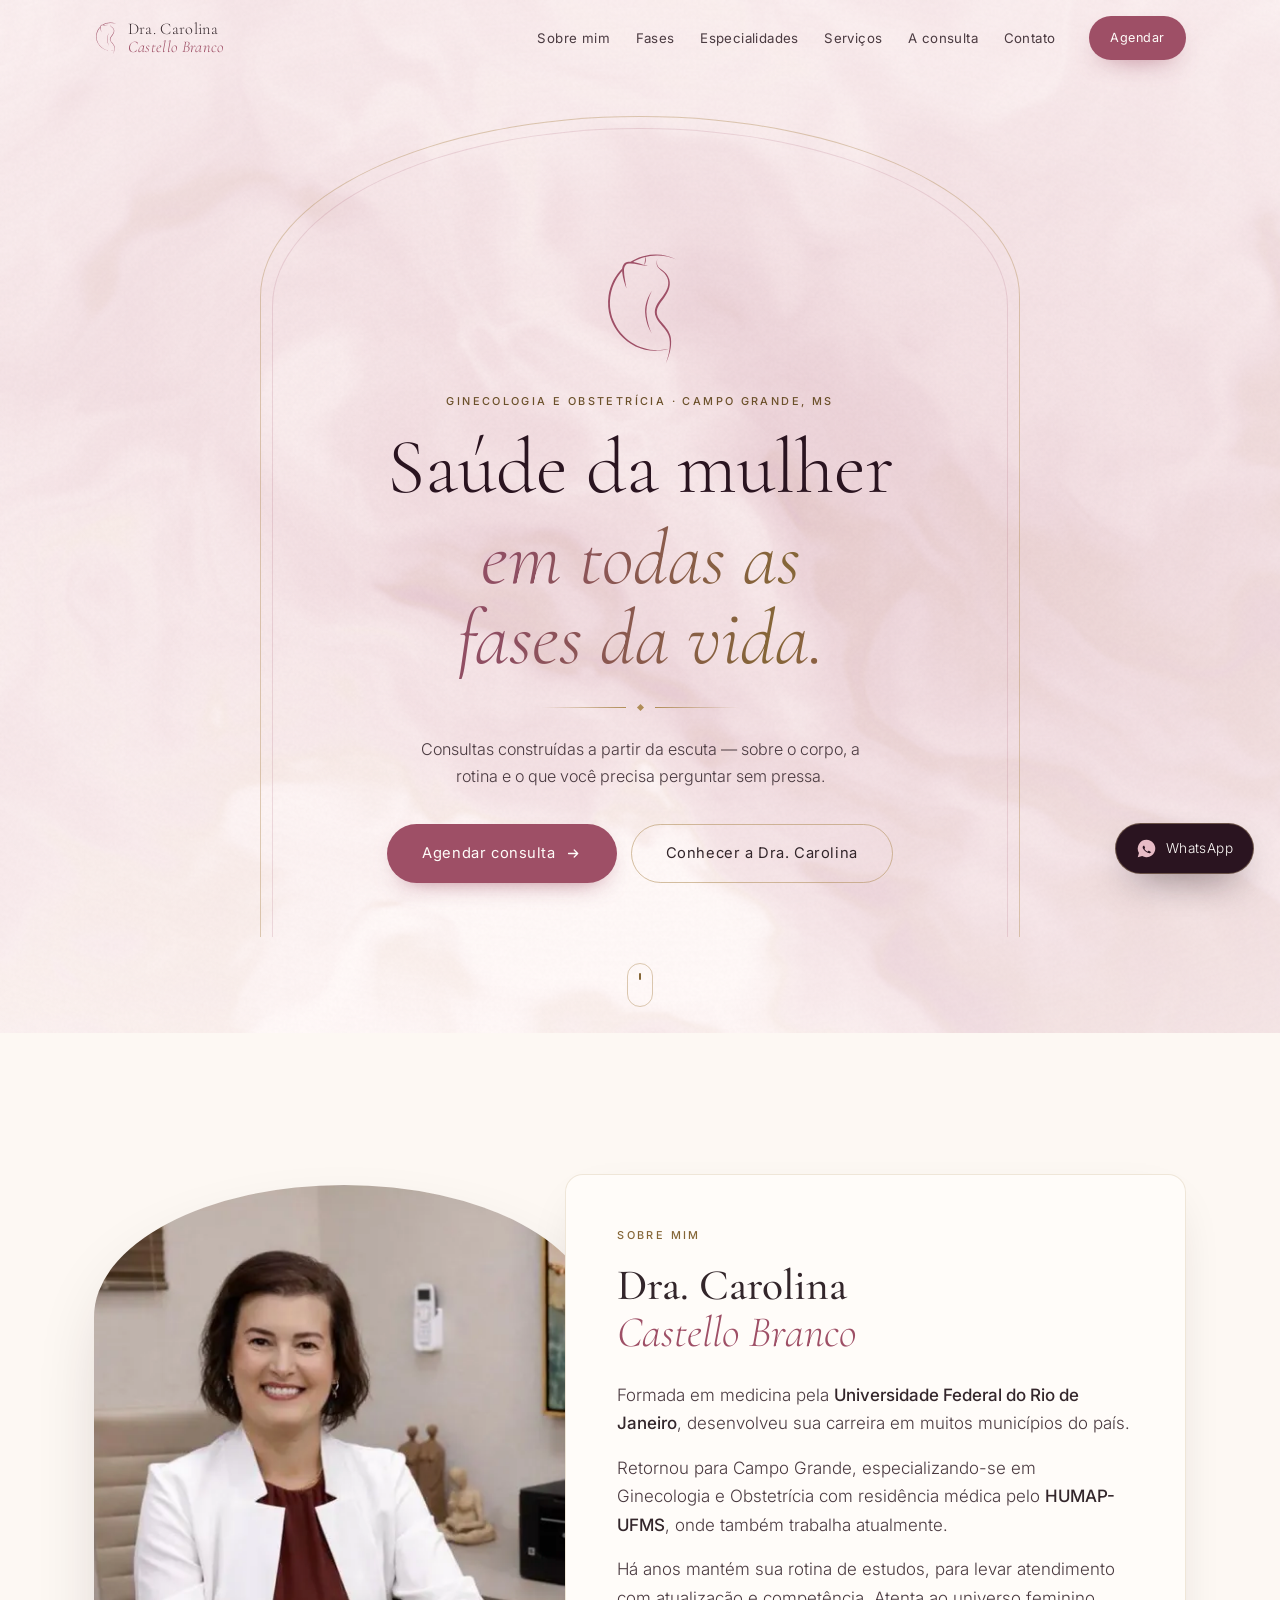
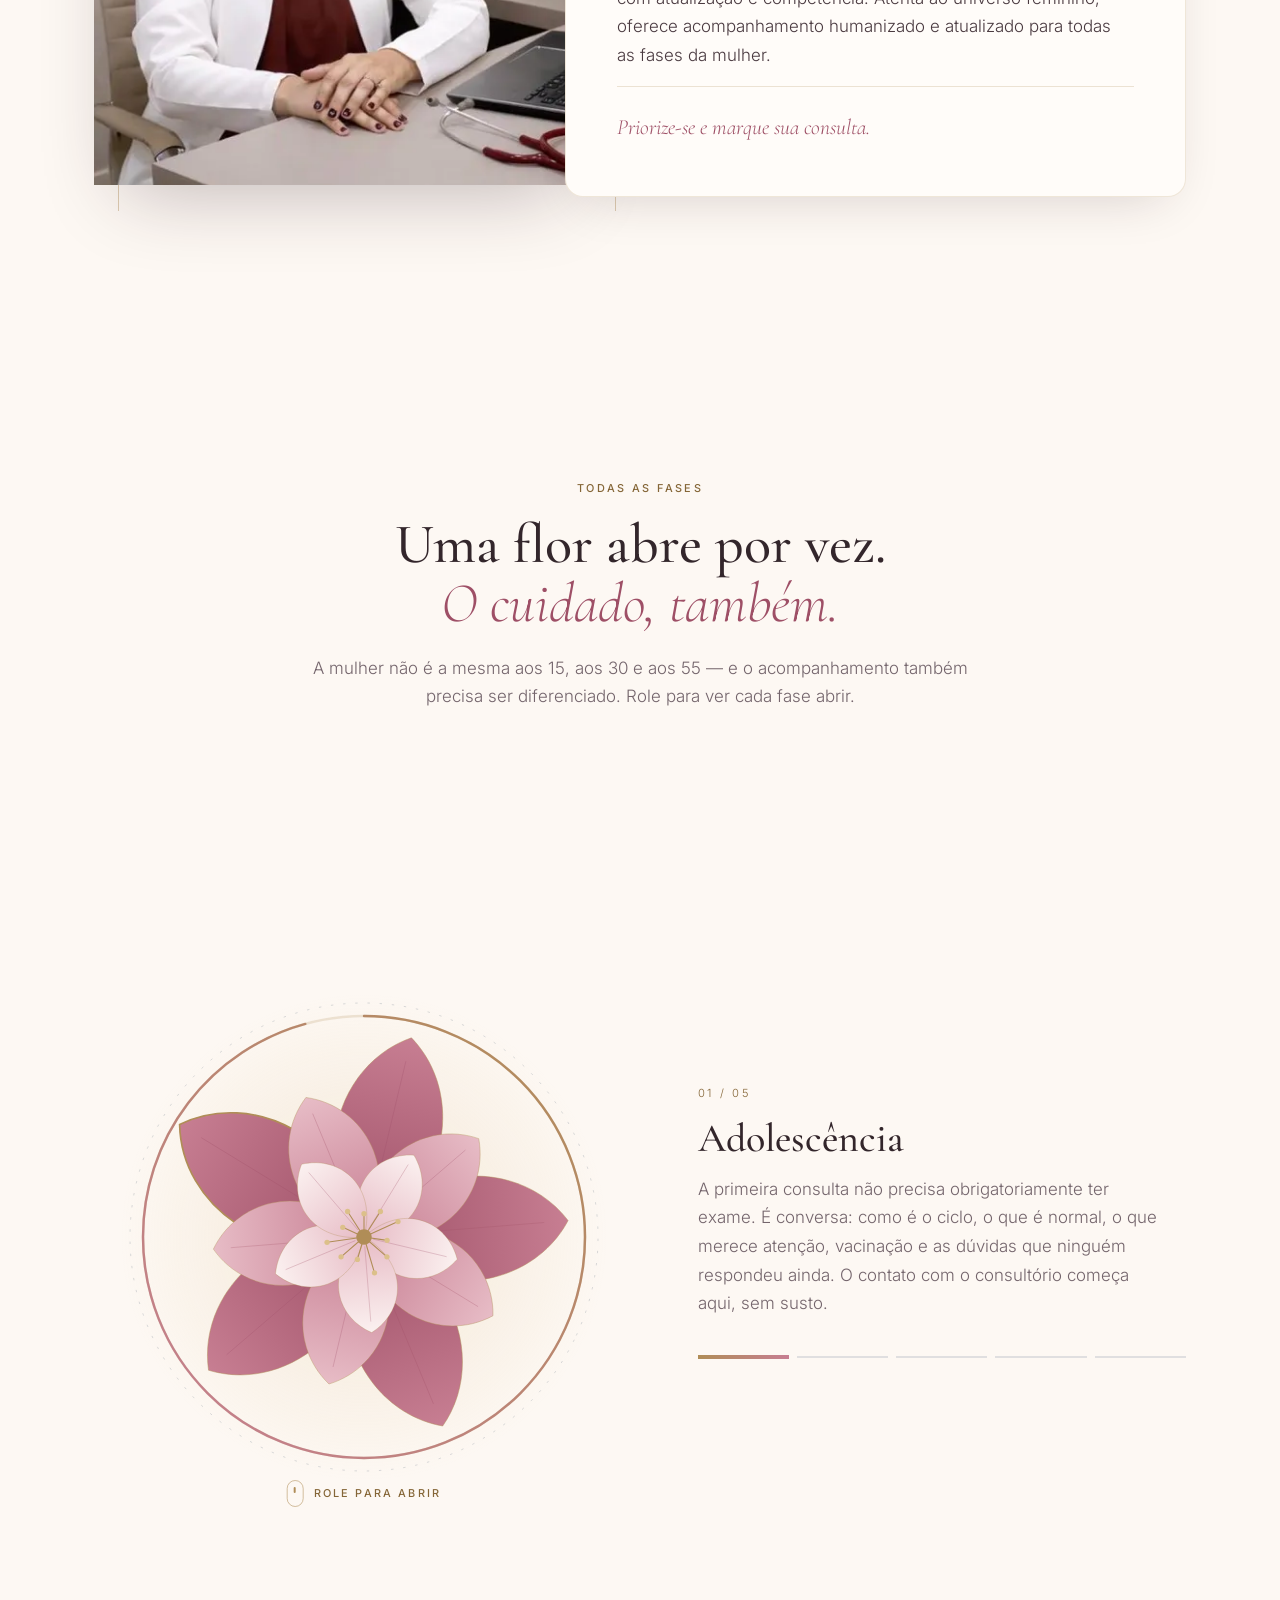
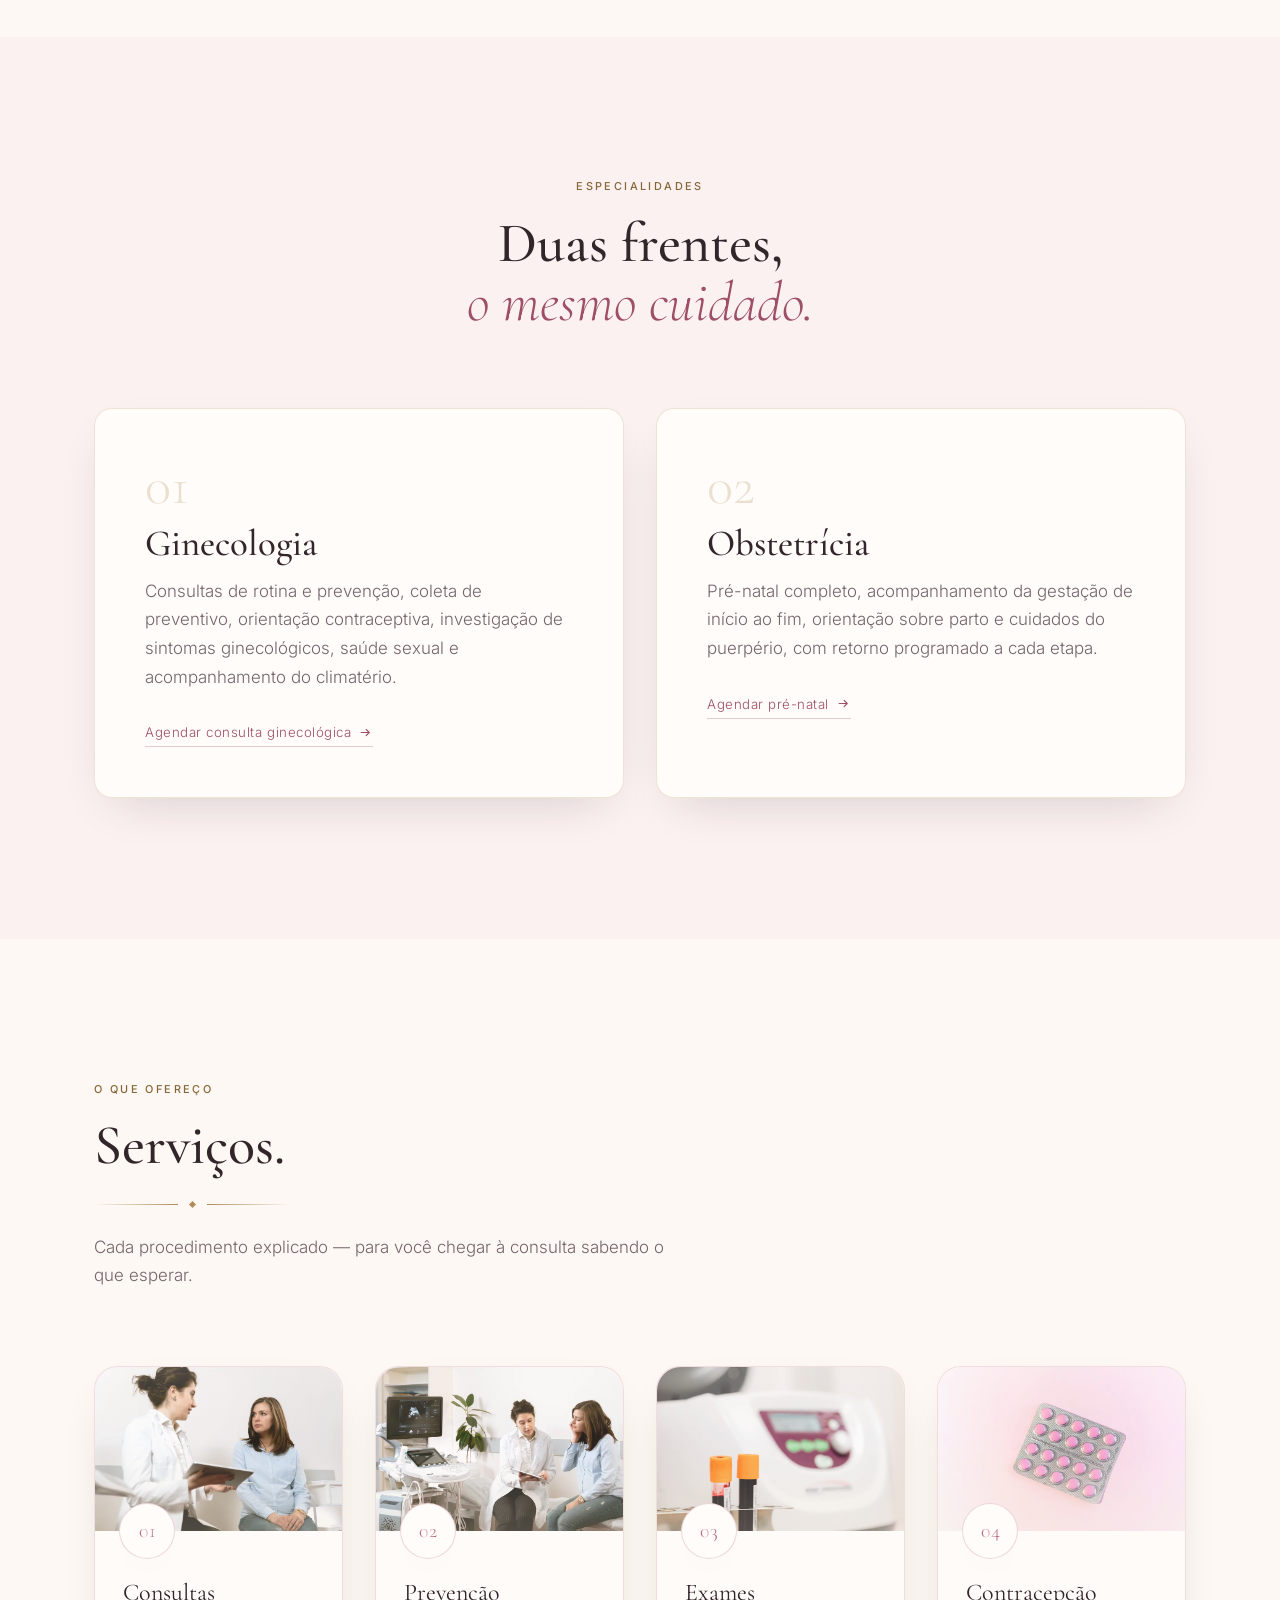
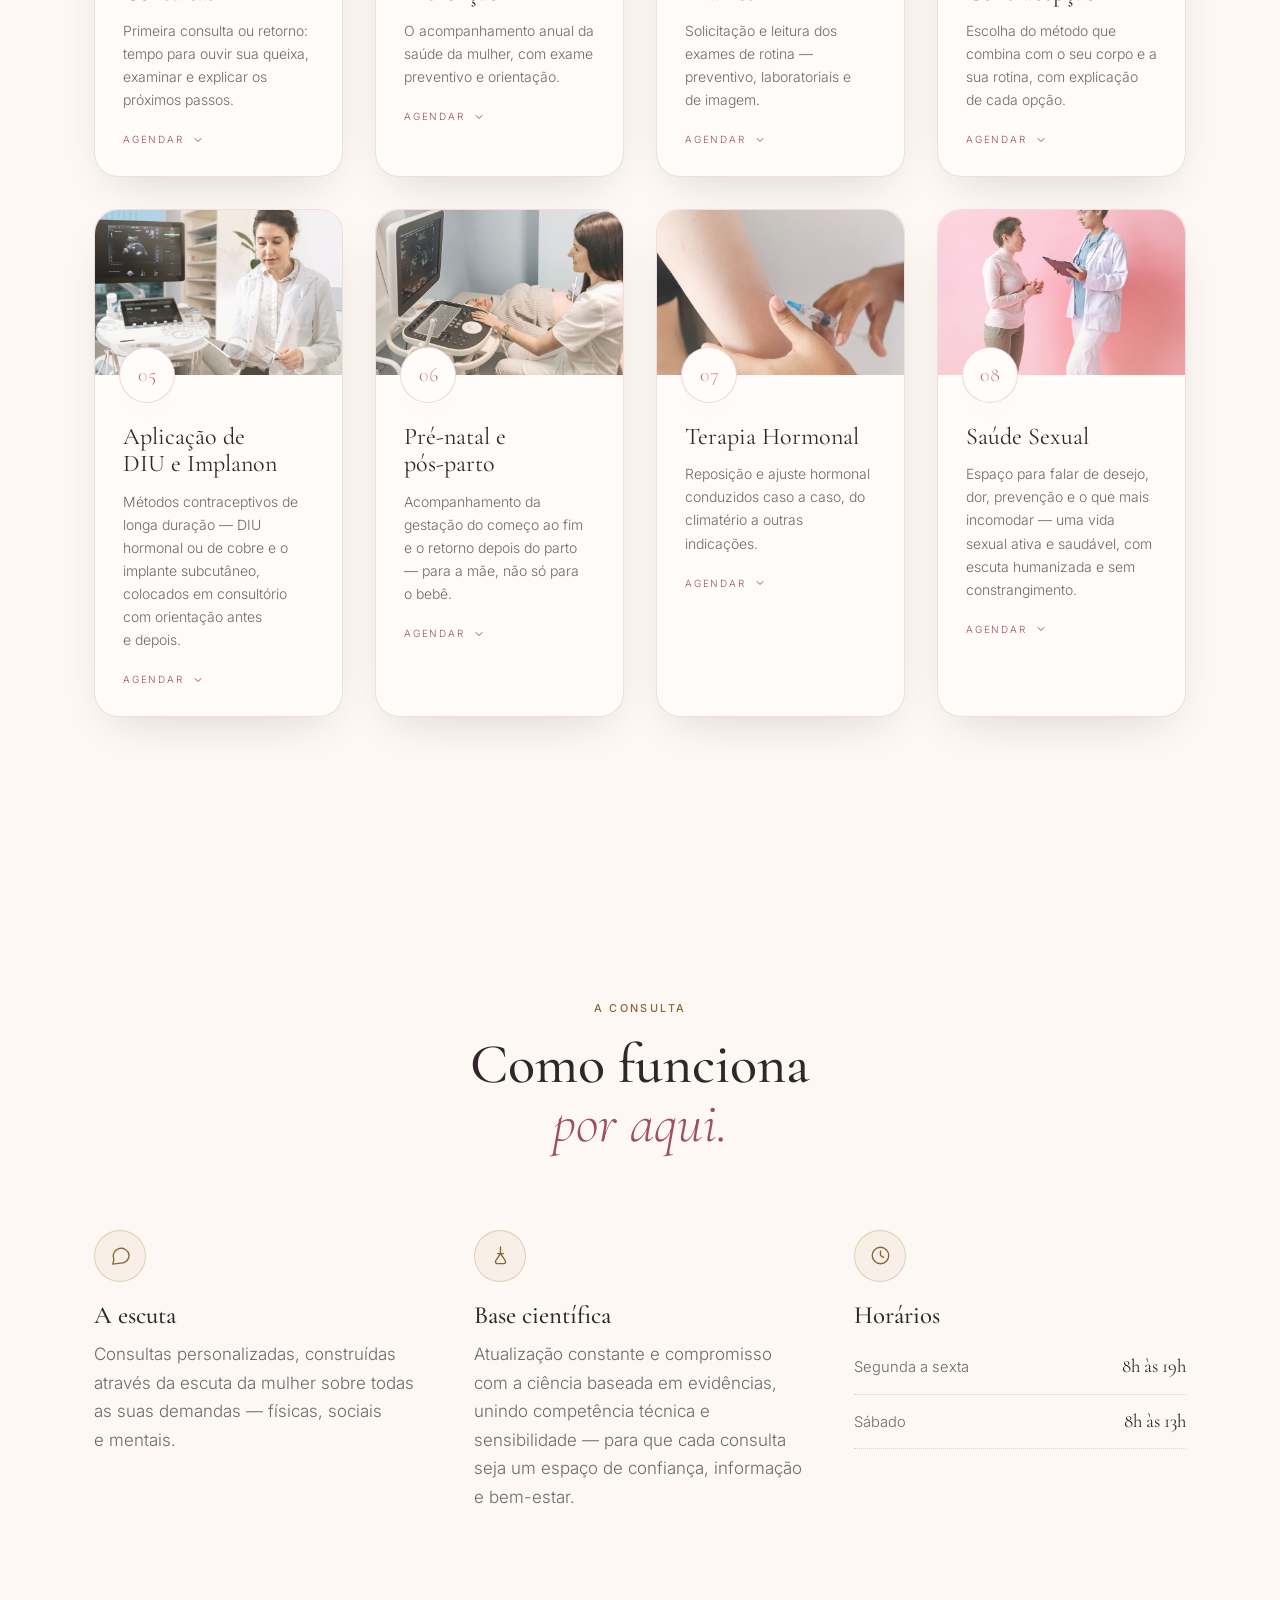
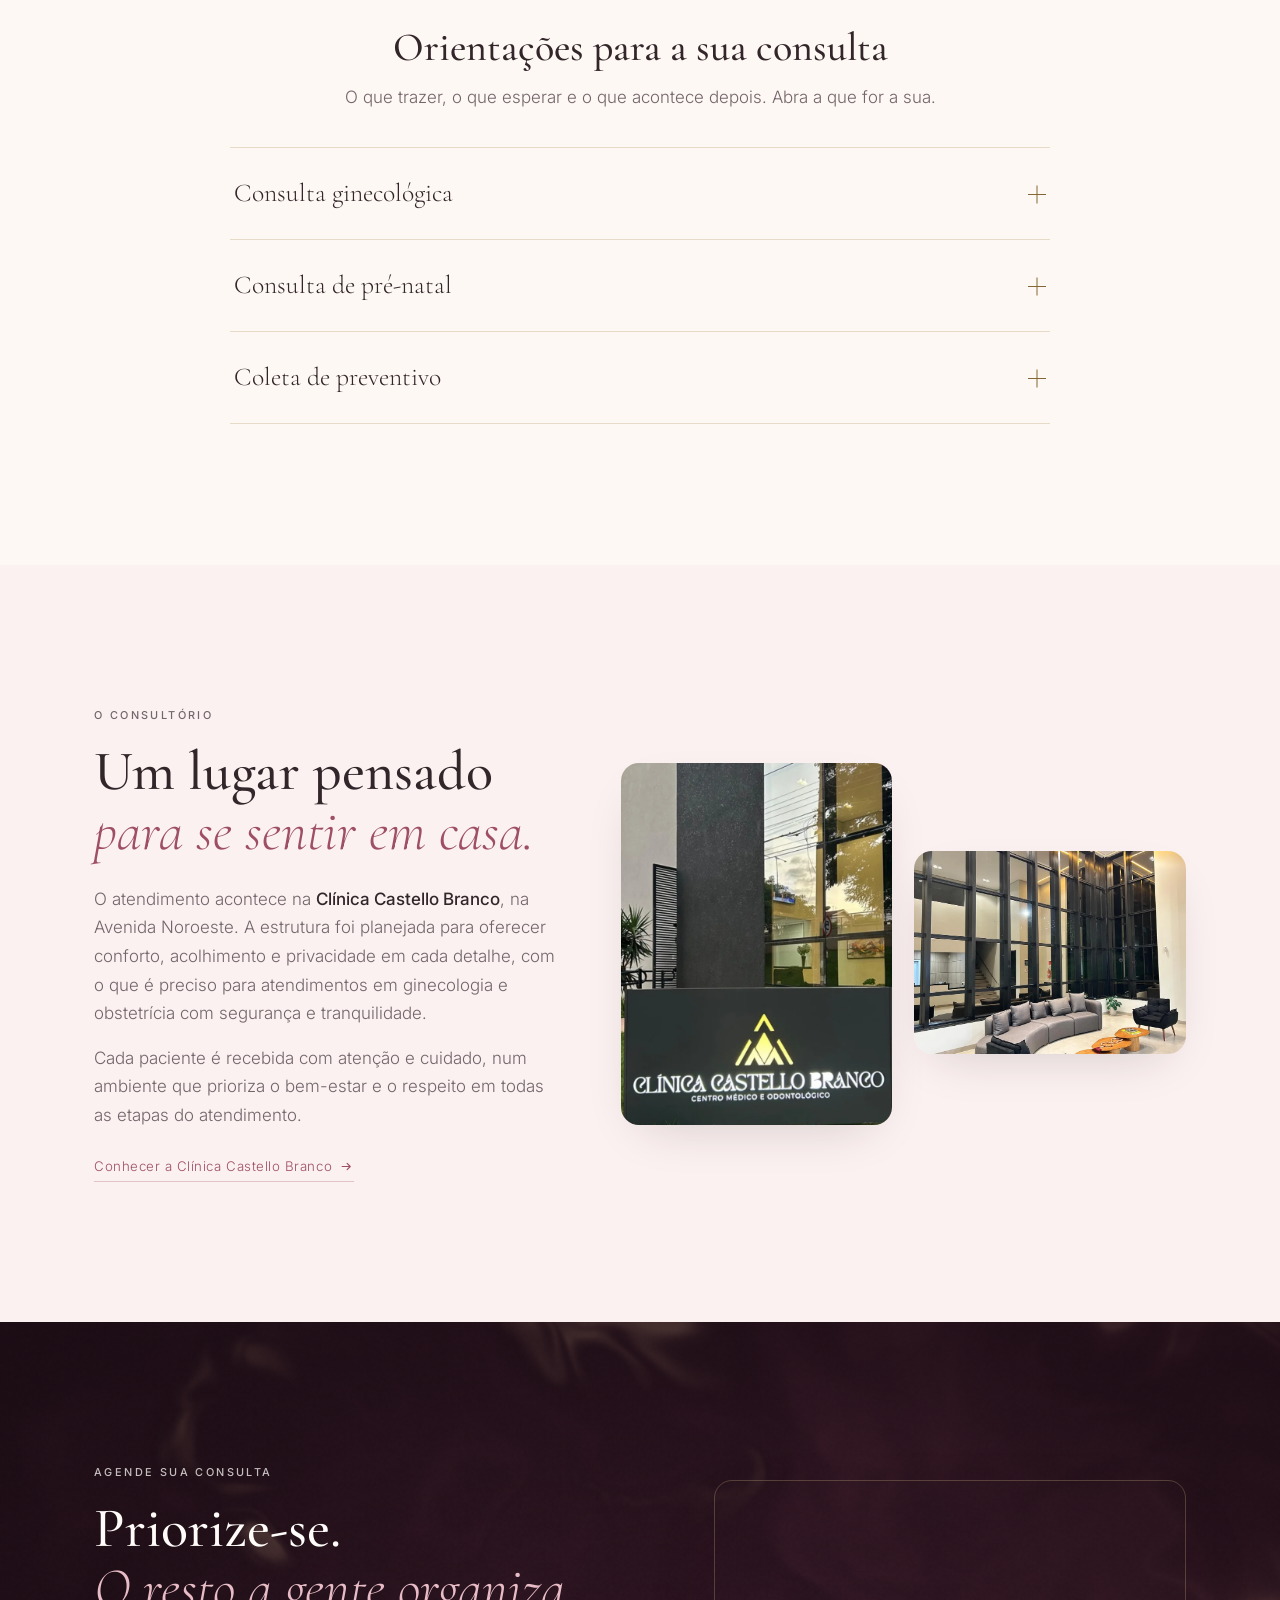
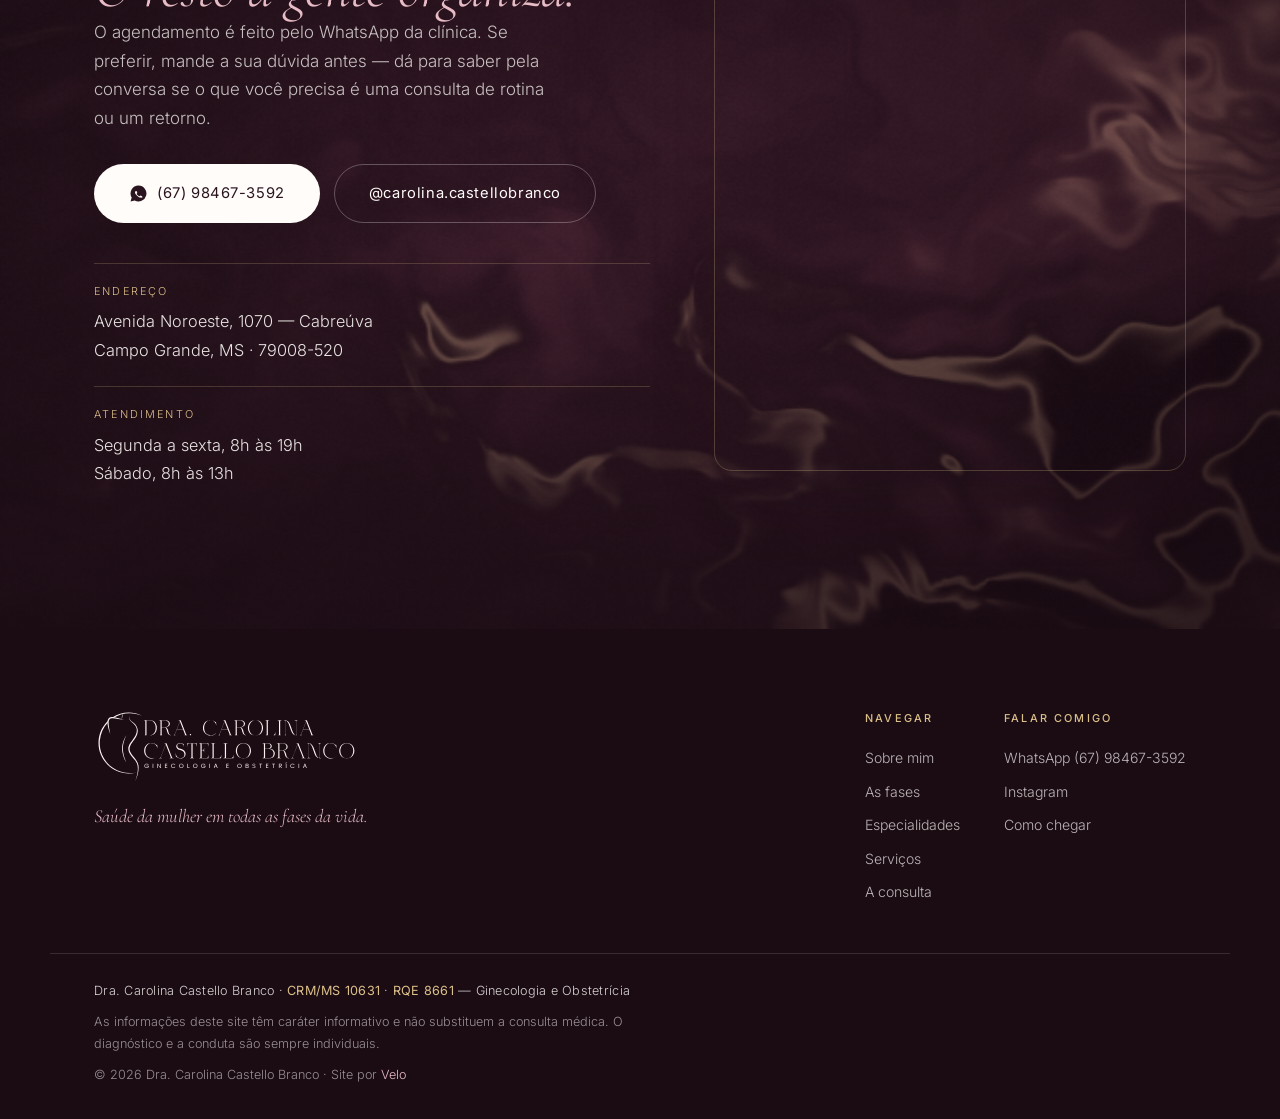
==== commit 453bf6e7: "O CRM entra no rodapé e as URLs velhas do WordPress ganham destino CRM/MS 10631 e RQE 8661, informad" ====
--- a/index.html
+++ b/index.html
@@ -3,8 +3,8 @@
 <head>
 <meta charset="utf-8">
 <meta name="viewport" content="width=device-width, initial-scale=1">
-<title>Dra. Carolina Castello Branco — Ginecologia e Obstetrícia em Campo Grande</title>
-<meta name="description" content="Ginecologia e obstetrícia em Campo Grande/MS. Consultas construídas a partir da escuta da mulher, com base em evidências, na Clínica Castello Branco. Agende pelo WhatsApp.">
+<title>Dra. Carolina Castello Branco — Ginecologista em Campo Grande</title>
+<meta name="description" content="Ginecologista e obstetra em Campo Grande/MS. Agende pelo WhatsApp. Consultas com escuta e base em evidências, na Clínica Castello Branco.">
 <meta name="theme-color" content="#2A1420">
 <!-- Terceiros (Google Maps) recebem só a origem, nunca o caminho da página. -->
 <meta name="referrer" content="strict-origin-when-cross-origin">
@@ -17,6 +17,7 @@
 <meta property="og:description" content="Saúde da mulher em todas as fases da vida. Campo Grande, MS.">
 <meta property="og:url" content="https://dracarolinacastellobranco.com.br/">
 <meta property="og:image" content="https://dracarolinacastellobranco.com.br/images/og.jpg">
+<meta property="og:image:alt" content="Dra. Carolina Castello Branco, ginecologista e obstetra em Campo Grande">
 <meta property="og:image:width" content="1200">
 <meta property="og:image:height" content="630">
 <meta property="og:locale" content="pt_BR">
@@ -729,8 +730,8 @@
          na publicidade médica; o RQE é obrigatório para anunciar a especialidade.
          TROCAR ANTES DE PUBLICAR — ver LEIA-ME.md, seção "Antes de publicar". -->
     <p class="rodape__crm">
-      Dra. Carolina Castello Branco · <strong>CRM/MS 0000</strong> ·
-      <strong>RQE 0000</strong> — Ginecologia e Obstetrícia
+      Dra. Carolina Castello Branco · <strong>CRM/MS 10631</strong> ·
+      <strong>RQE 8661</strong> — Ginecologia e Obstetrícia
     </p>
     <p class="rodape__aviso">
       As informações deste site têm caráter informativo e não substituem a consulta
@@ -750,17 +751,23 @@
 </a>
 
 <!-- Dados estruturados: é o que alimenta o painel do Google e a busca local.
-     Trocar o CRM aqui também. -->
+     O CRM e o RQE aparecem aqui em "identifier" — trocar junto com o rodapé. -->
 <script type="application/ld+json">
 {
   "@context": "https://schema.org",
   "@type": ["Physician", "MedicalBusiness"],
+  "@id": "https://dracarolinacastellobranco.com.br/#medica",
   "name": "Dra. Carolina Castello Branco",
   "url": "https://dracarolinacastellobranco.com.br/",
   "image": "https://dracarolinacastellobranco.com.br/images/og.jpg",
   "description": "Médica ginecologista e obstetra em Campo Grande, MS. Atendimento na Clínica Castello Branco.",
   "medicalSpecialty": ["Gynecologic", "Obstetric"],
   "telephone": "+5567984673592",
+  "priceRange": "$$",
+  "identifier": [
+    { "@type": "PropertyValue", "name": "CRM/MS", "value": "10631" },
+    { "@type": "PropertyValue", "name": "RQE", "value": "8661" }
+  ],
   "sameAs": ["https://www.instagram.com/carolina.castellobranco/"],
   "address": {
     "@type": "PostalAddress",
@@ -771,7 +778,13 @@
     "addressCountry": "BR"
   },
   "geo": { "@type": "GeoCoordinates", "latitude": -20.4486, "longitude": -54.6295 },
+  "hasMap": "https://maps.google.com/?q=Av.+Noroeste,+1070+-+Cabre%C3%BAva,+Campo+Grande+-+MS",
   "areaServed": { "@type": "City", "name": "Campo Grande" },
+  "parentOrganization": {
+    "@type": "MedicalClinic",
+    "name": "Clínica Castello Branco",
+    "url": "https://clinicacastellobrancocg.com.br/"
+  },
   "availableService": [
     { "@type": "MedicalProcedure", "name": "Consulta ginecológica" },
     { "@type": "MedicalProcedure", "name": "Pré-natal" },
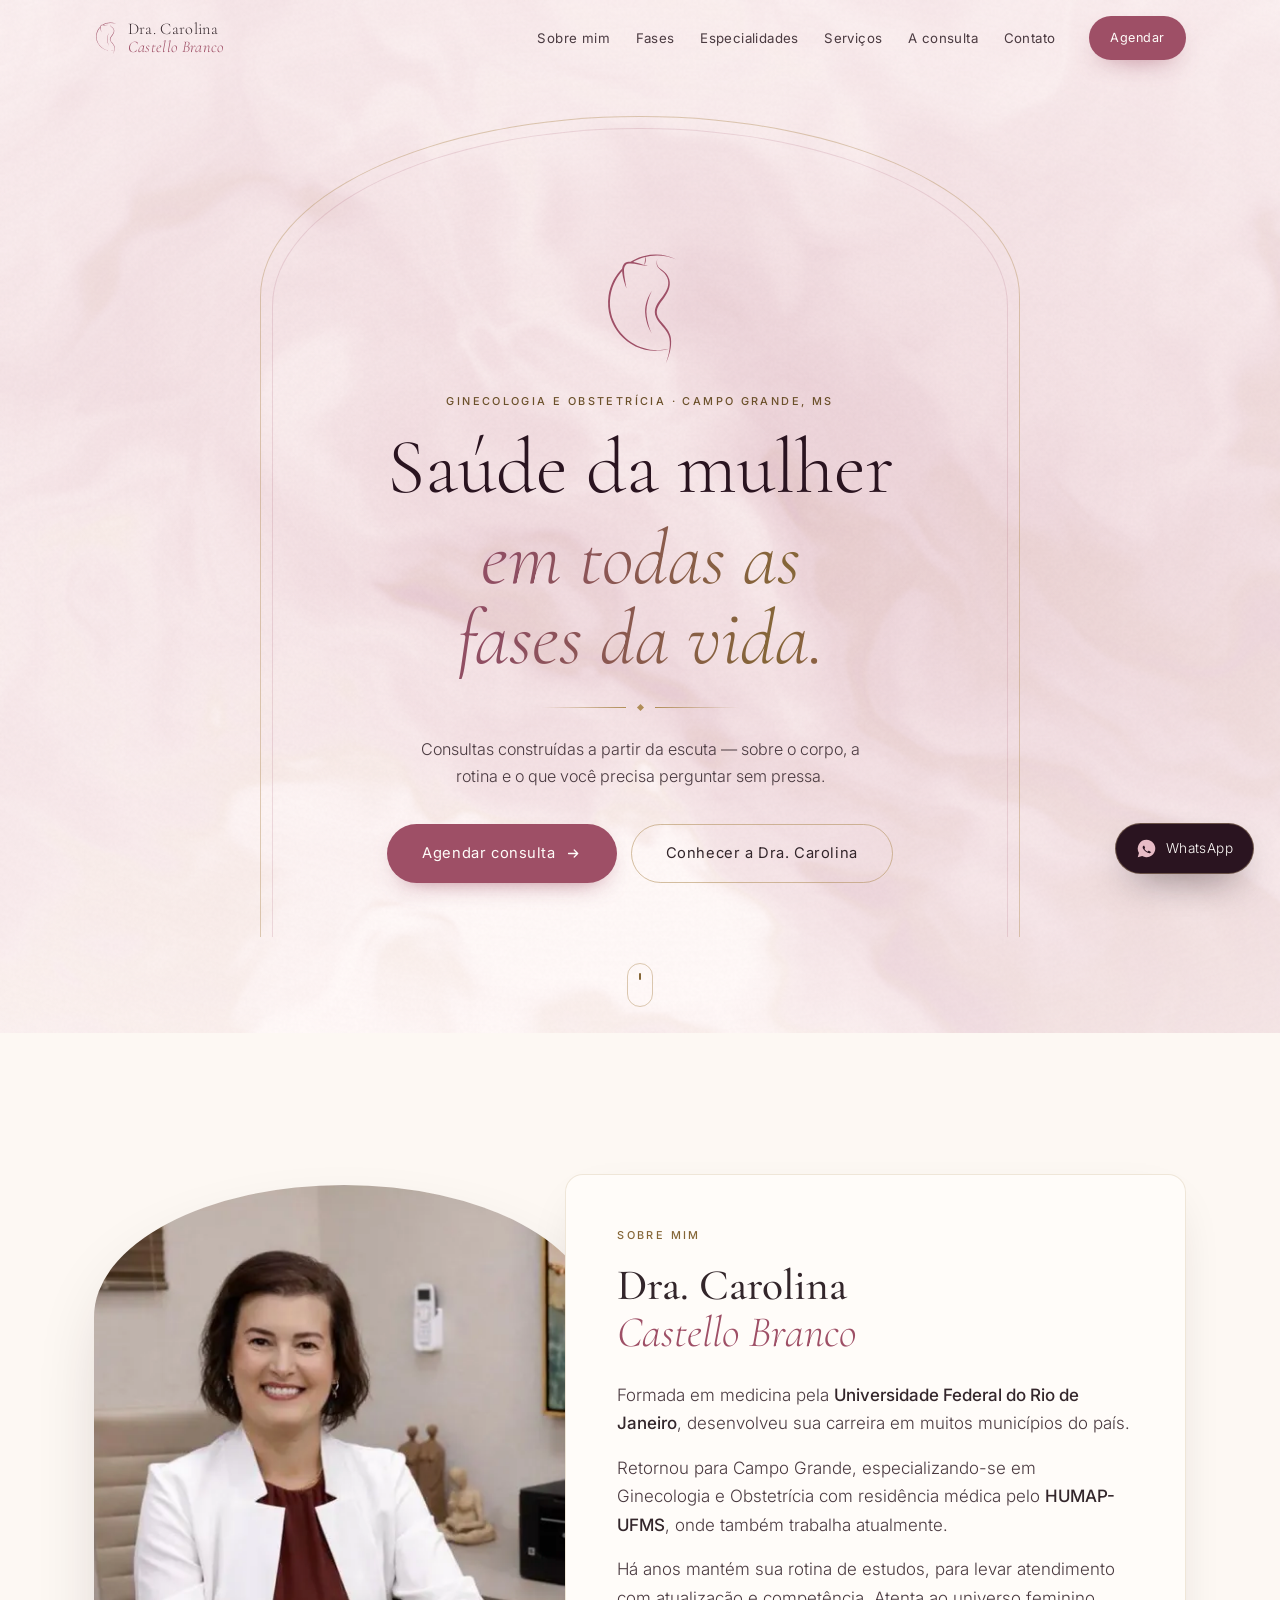
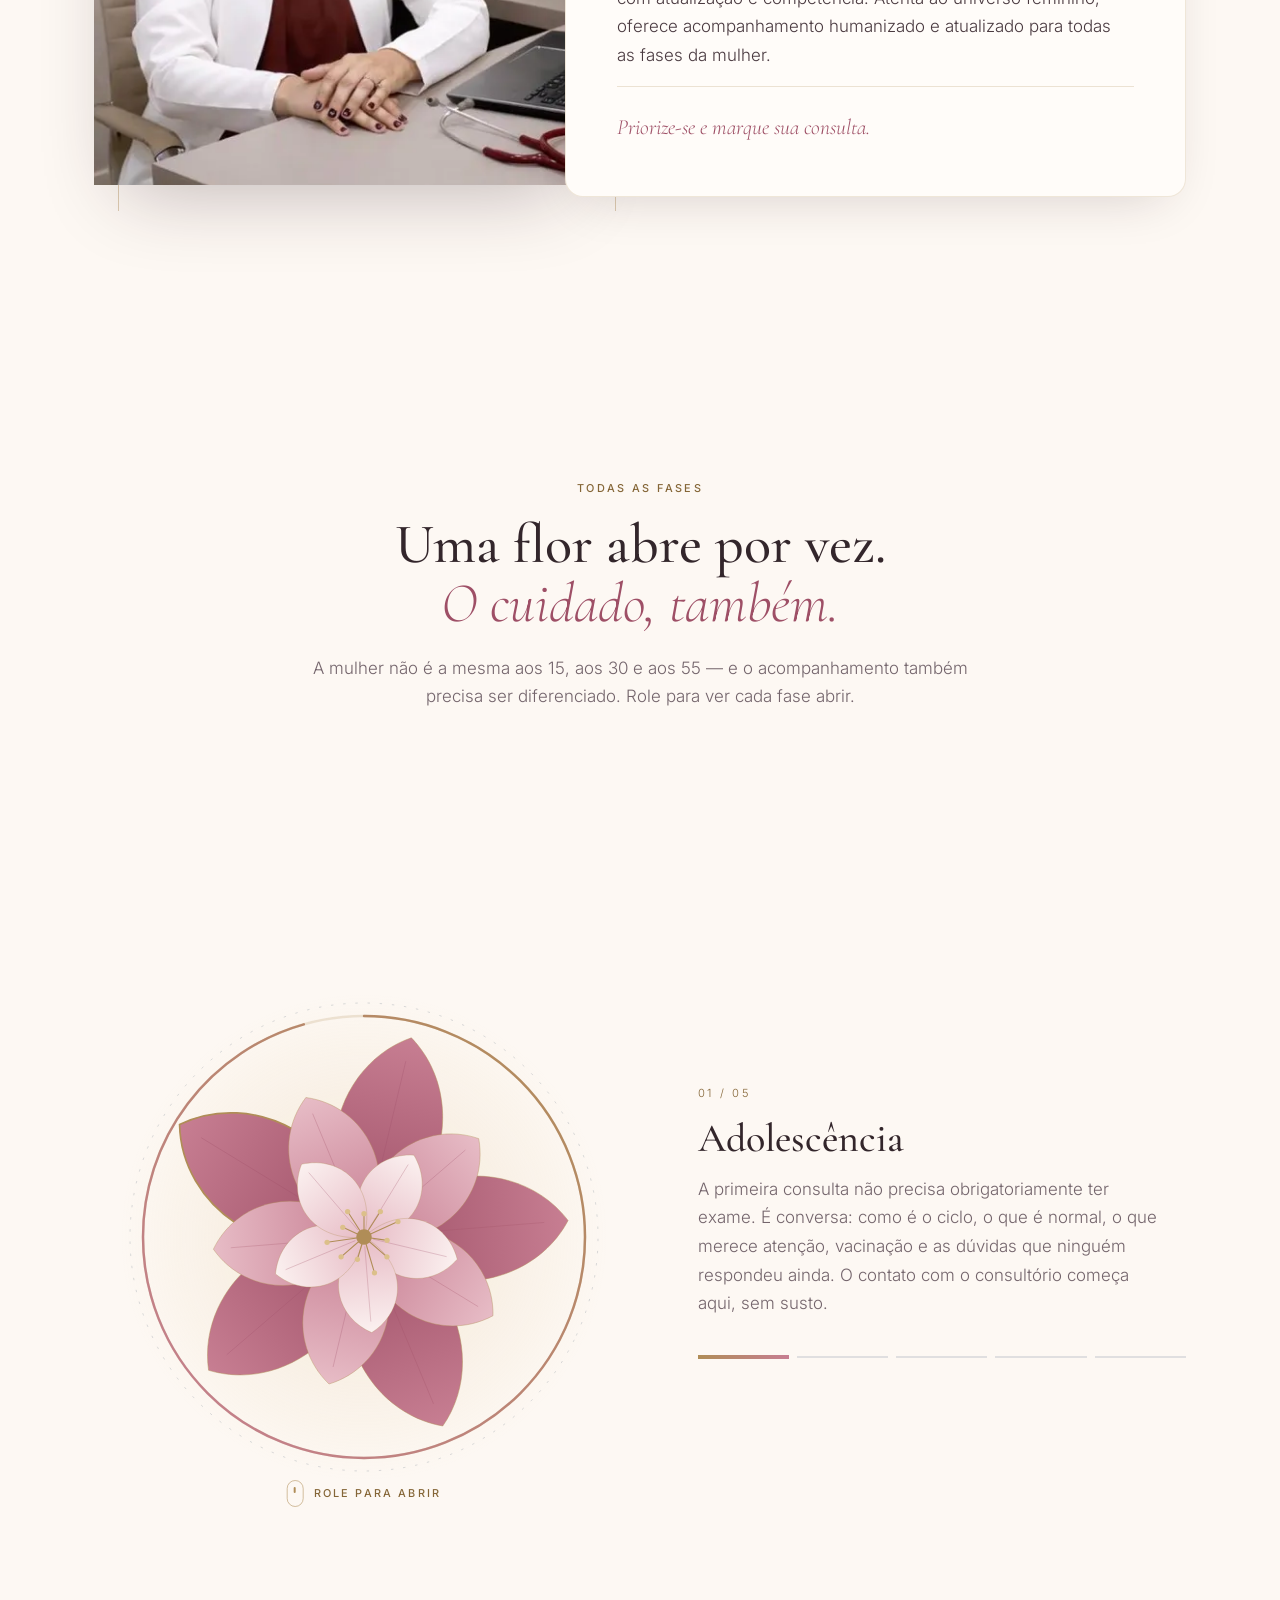
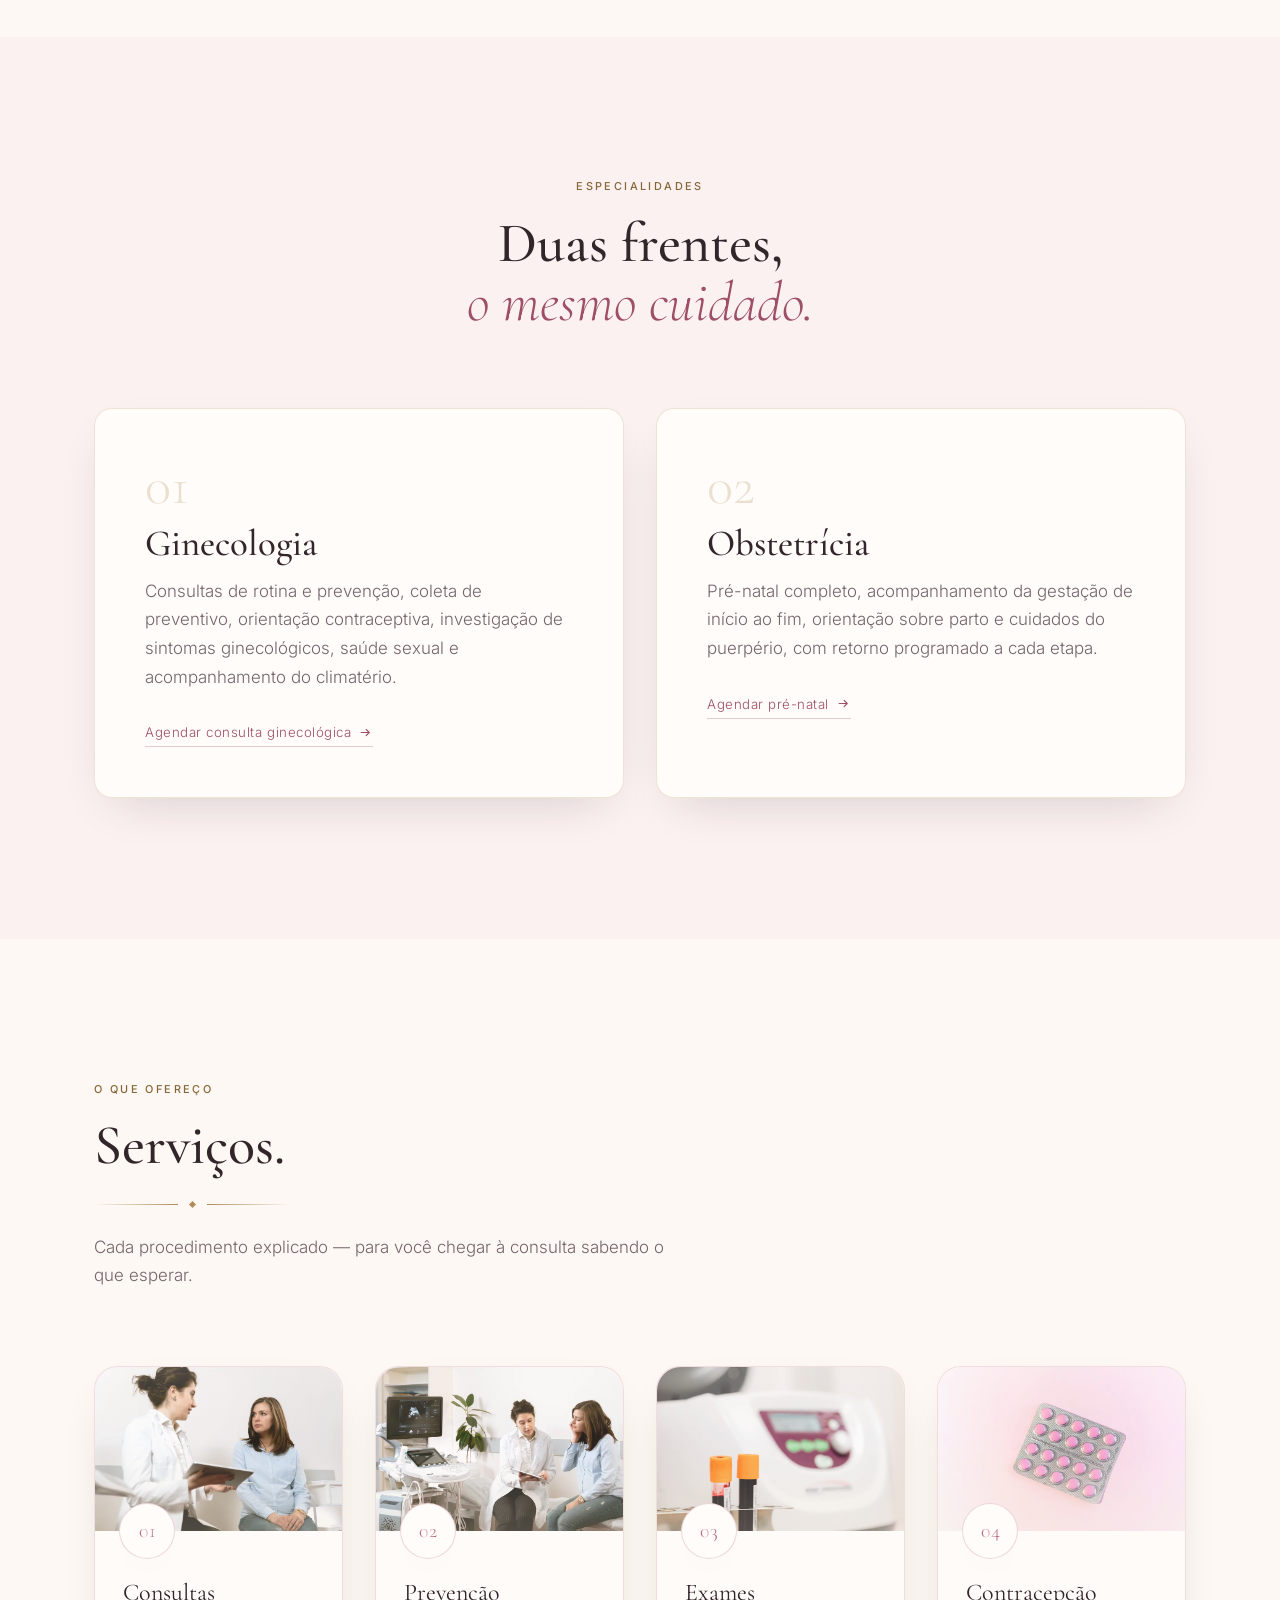
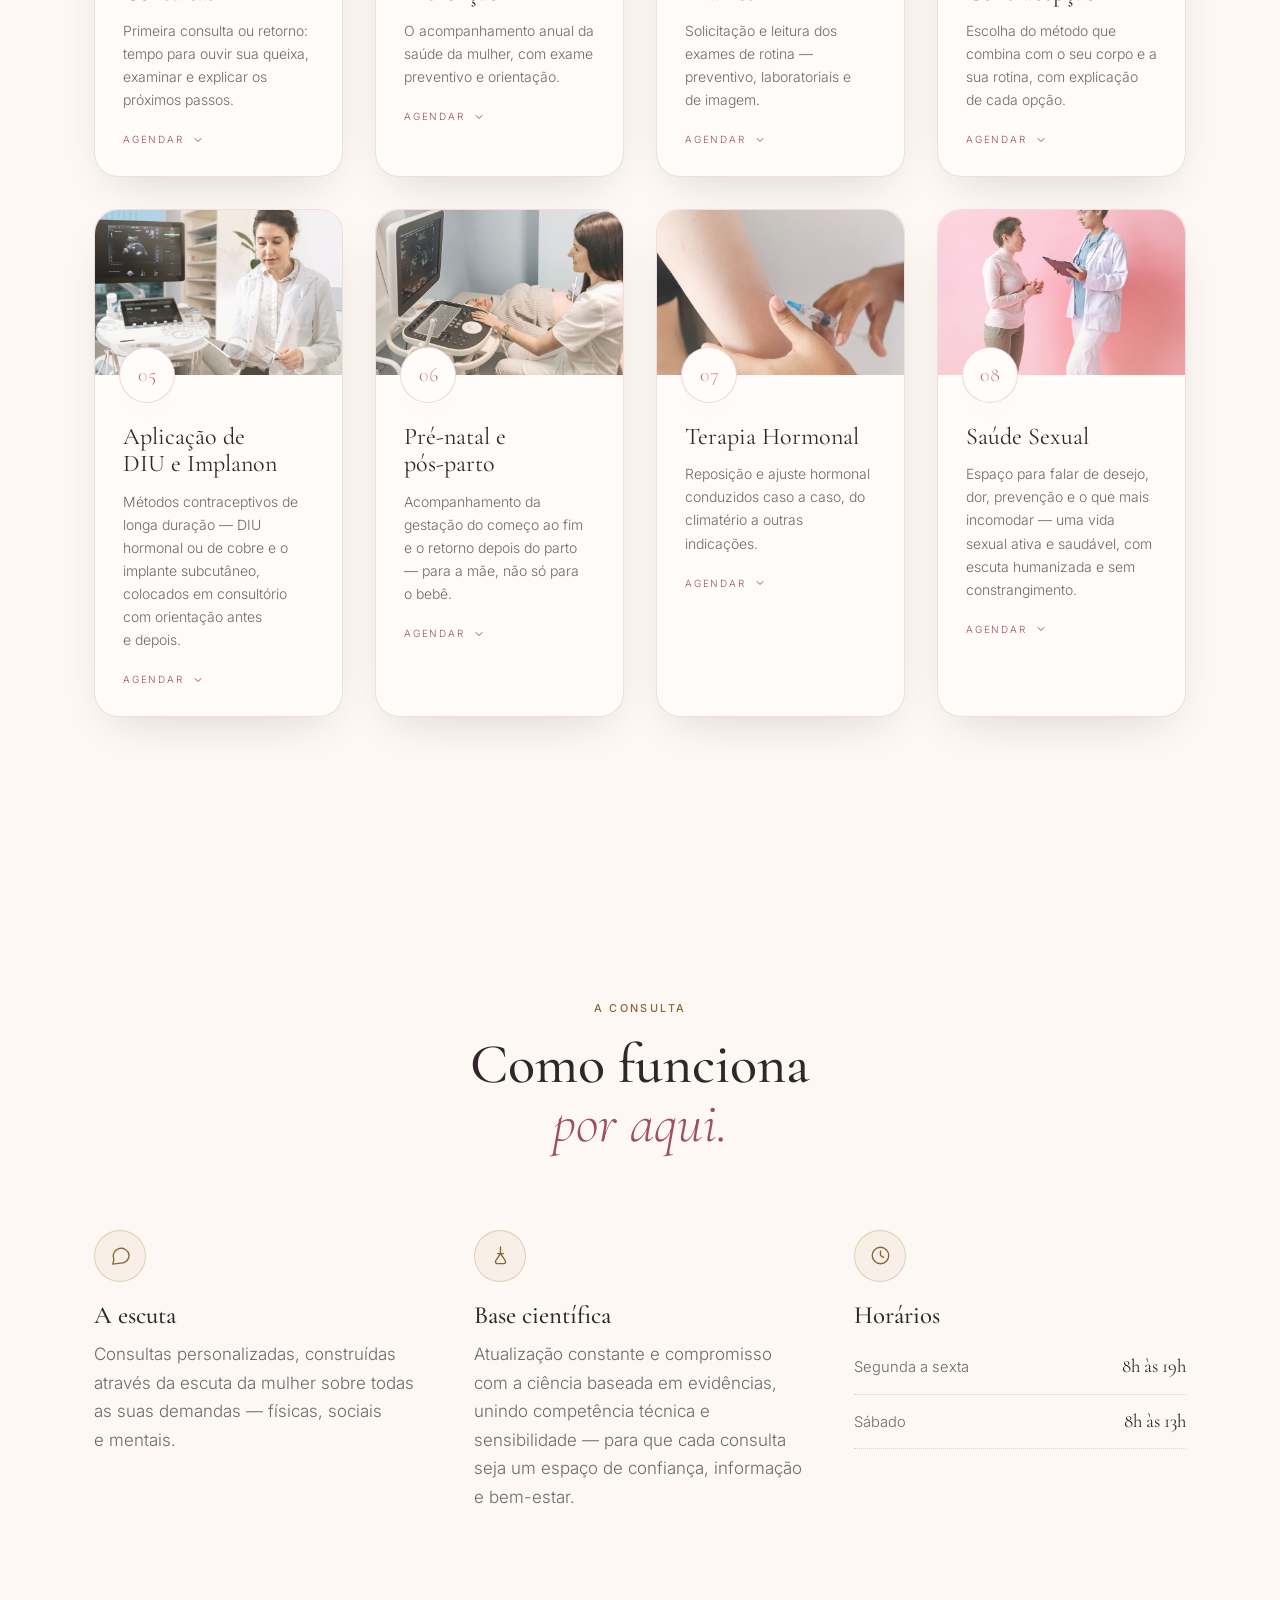
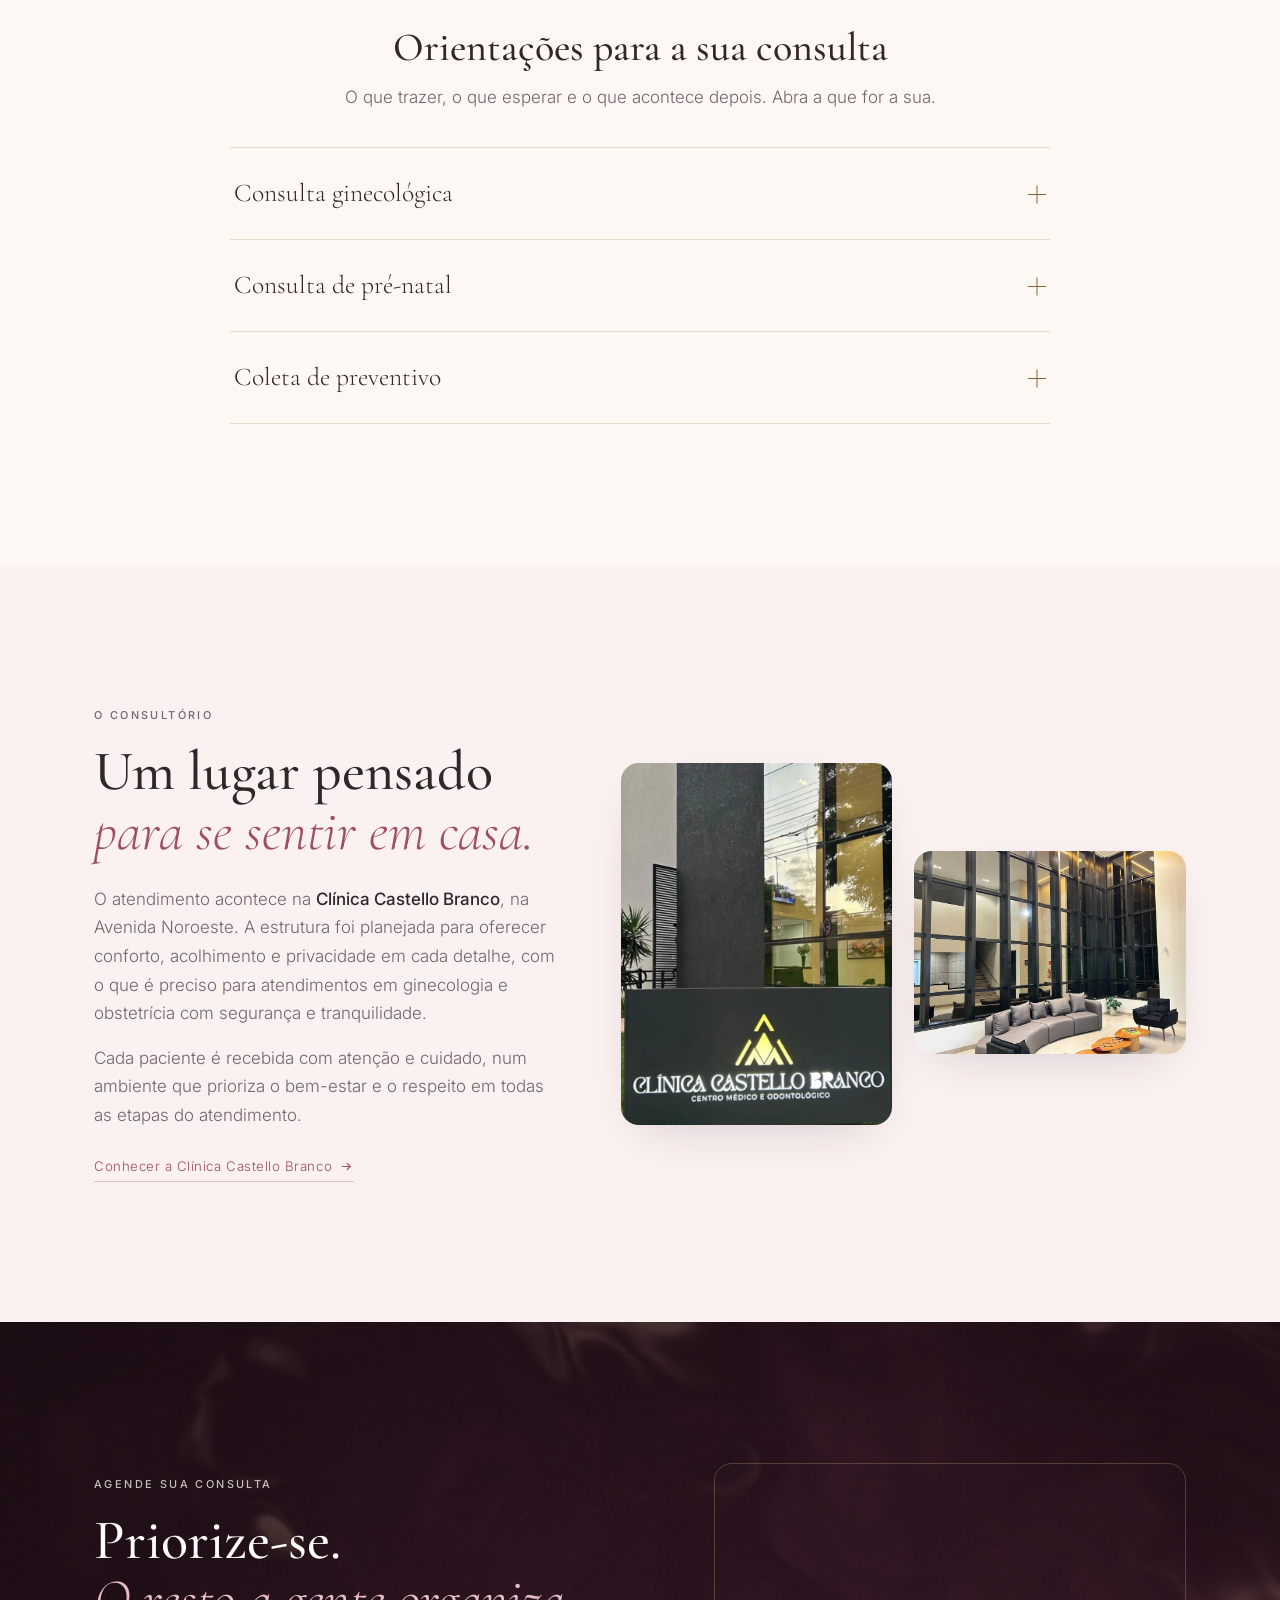
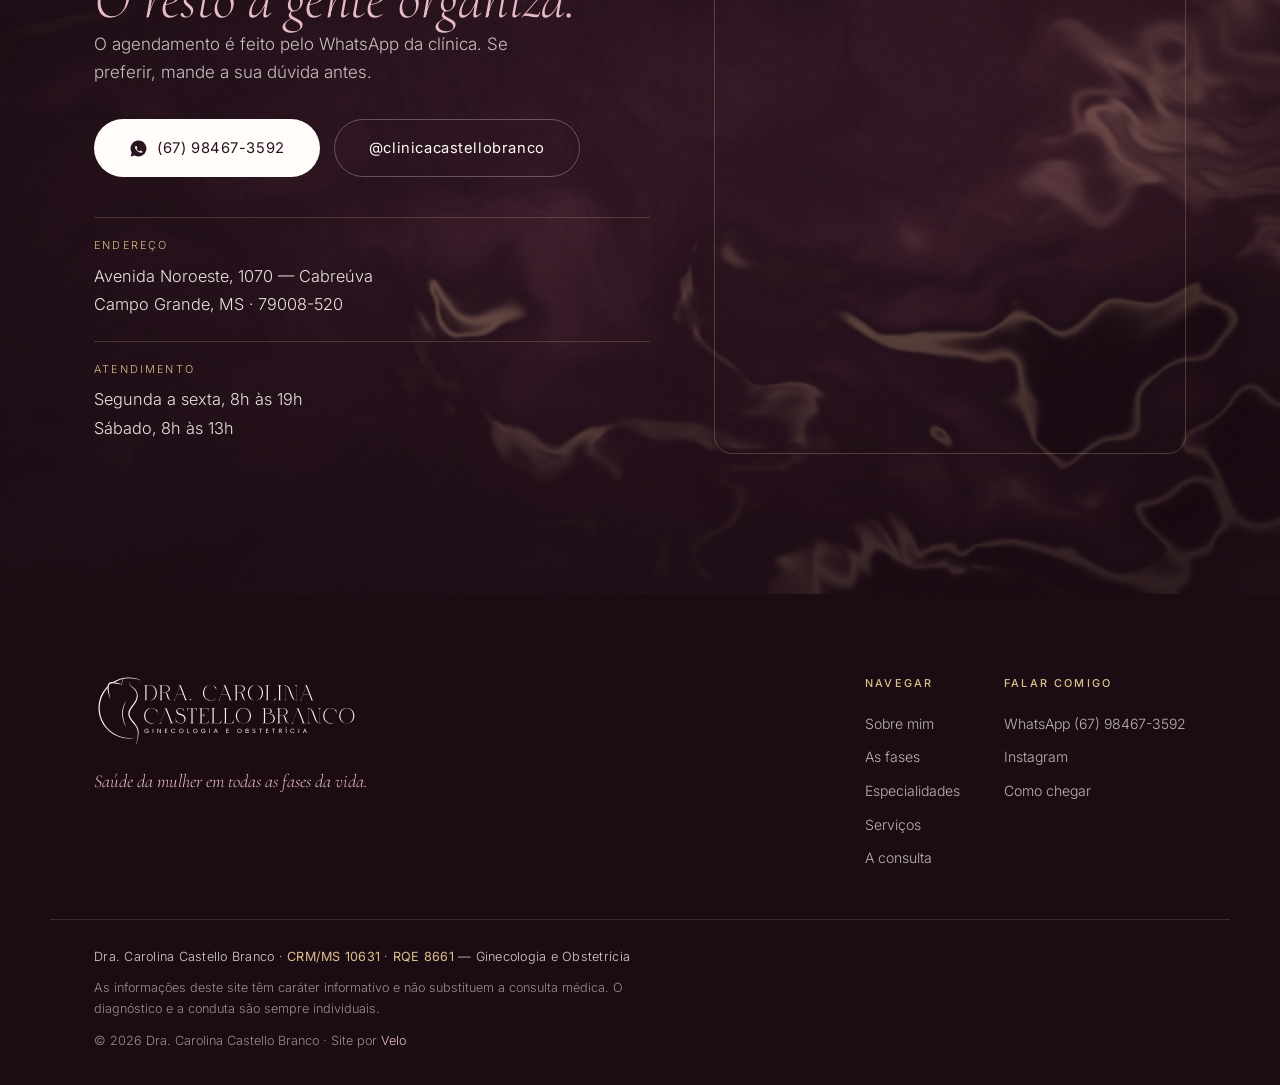
==== commit 6c50f34f: "O Instagram do site passa a ser o da clínica Os quatro links apontavam para @carolina.castellobranco" ====
--- a/index.html
+++ b/index.html
@@ -661,9 +661,8 @@
       <p class="rotulo rotulo--claro reveal">Agende sua consulta</p>
       <h2 class="titulo reveal" style="--d:1">Priorize-se.<br><em>O resto a gente organiza.</em></h2>
       <p class="reveal" style="--d:2">
-        O agendamento é feito pelo WhatsApp da clínica. Se preferir, mande a sua dúvida
-        antes — dá para saber pela conversa se o que você precisa é uma consulta de
-        rotina ou um retorno.
+        O agendamento é feito pelo WhatsApp da clínica. Se preferir, mande a sua
+        dúvida antes.
       </p>
 
       <div class="contato__acoes reveal" style="--d:3">
@@ -671,8 +670,8 @@
           <svg class="btn__zap" viewBox="0 0 24 24" aria-hidden="true"><path fill="currentColor" d="M12 2a10 10 0 0 0-8.6 15.1L2 22l5.1-1.3A10 10 0 1 0 12 2Zm5.5 14.1c-.2.6-1.2 1.2-1.7 1.2-.5.1-1 .1-1.6-.1-.4-.1-.9-.3-1.5-.6a11.4 11.4 0 0 1-4.4-4c-.3-.5-.7-1.2-.7-2s.4-1.2.6-1.4c.2-.2.4-.3.6-.3h.4c.1 0 .3 0 .5.4l.7 1.7c.1.1.1.3 0 .4l-.2.4-.3.3c-.1.1-.2.2-.1.4.2.4.7 1.2 1.4 1.8.9.8 1.6 1 1.9 1.2.2.1.4.1.5-.1l.6-.7c.2-.2.3-.2.5-.1l1.6.8c.2.1.4.2.4.3v.9Z"/></svg>
           (67) 98467-3592
         </a>
-        <a class="btn btn--fantasma btn--lg" href="https://www.instagram.com/carolina.castellobranco/" target="_blank" rel="noopener">
-          @carolina.castellobranco
+        <a class="btn btn--fantasma btn--lg" href="https://www.instagram.com/clinicacastellobranco/" target="_blank" rel="noopener">
+          @clinicacastellobranco
         </a>
       </div>
 
@@ -719,7 +718,7 @@
       <div>
         <p class="rodape__grupo">Falar comigo</p>
         <a href="https://wa.me/5567984673592" target="_blank" rel="noopener" data-zap>WhatsApp (67) 98467-3592</a>
-        <a href="https://www.instagram.com/carolina.castellobranco/" target="_blank" rel="noopener">Instagram</a>
+        <a href="https://www.instagram.com/clinicacastellobranco/" target="_blank" rel="noopener">Instagram</a>
         <a href="https://maps.google.com/?q=Av.+Noroeste,+1070+-+Cabre%C3%BAva,+Campo+Grande+-+MS" target="_blank" rel="noopener">Como chegar</a>
       </div>
     </nav>
@@ -768,7 +767,7 @@
     { "@type": "PropertyValue", "name": "CRM/MS", "value": "10631" },
     { "@type": "PropertyValue", "name": "RQE", "value": "8661" }
   ],
-  "sameAs": ["https://www.instagram.com/carolina.castellobranco/"],
+  "sameAs": ["https://www.instagram.com/clinicacastellobranco/"],
   "address": {
     "@type": "PostalAddress",
     "streetAddress": "Avenida Noroeste, 1070",
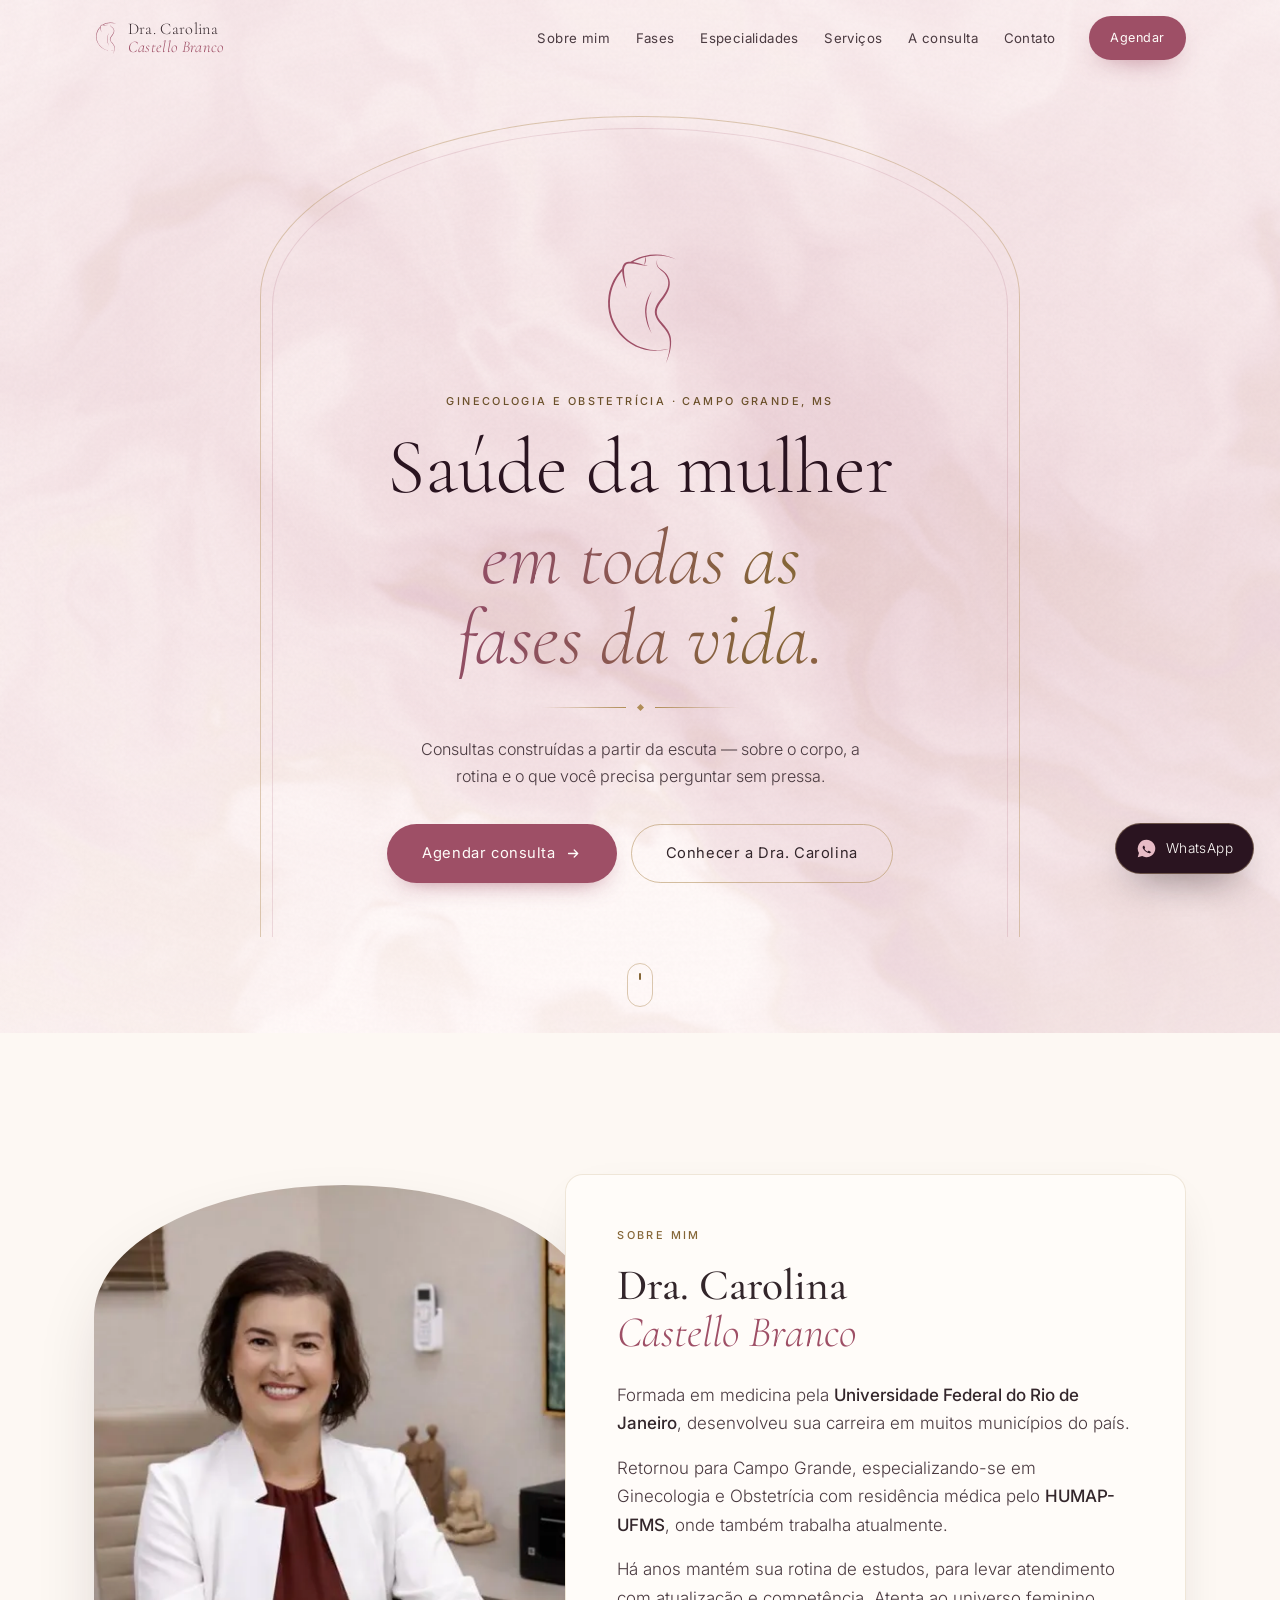
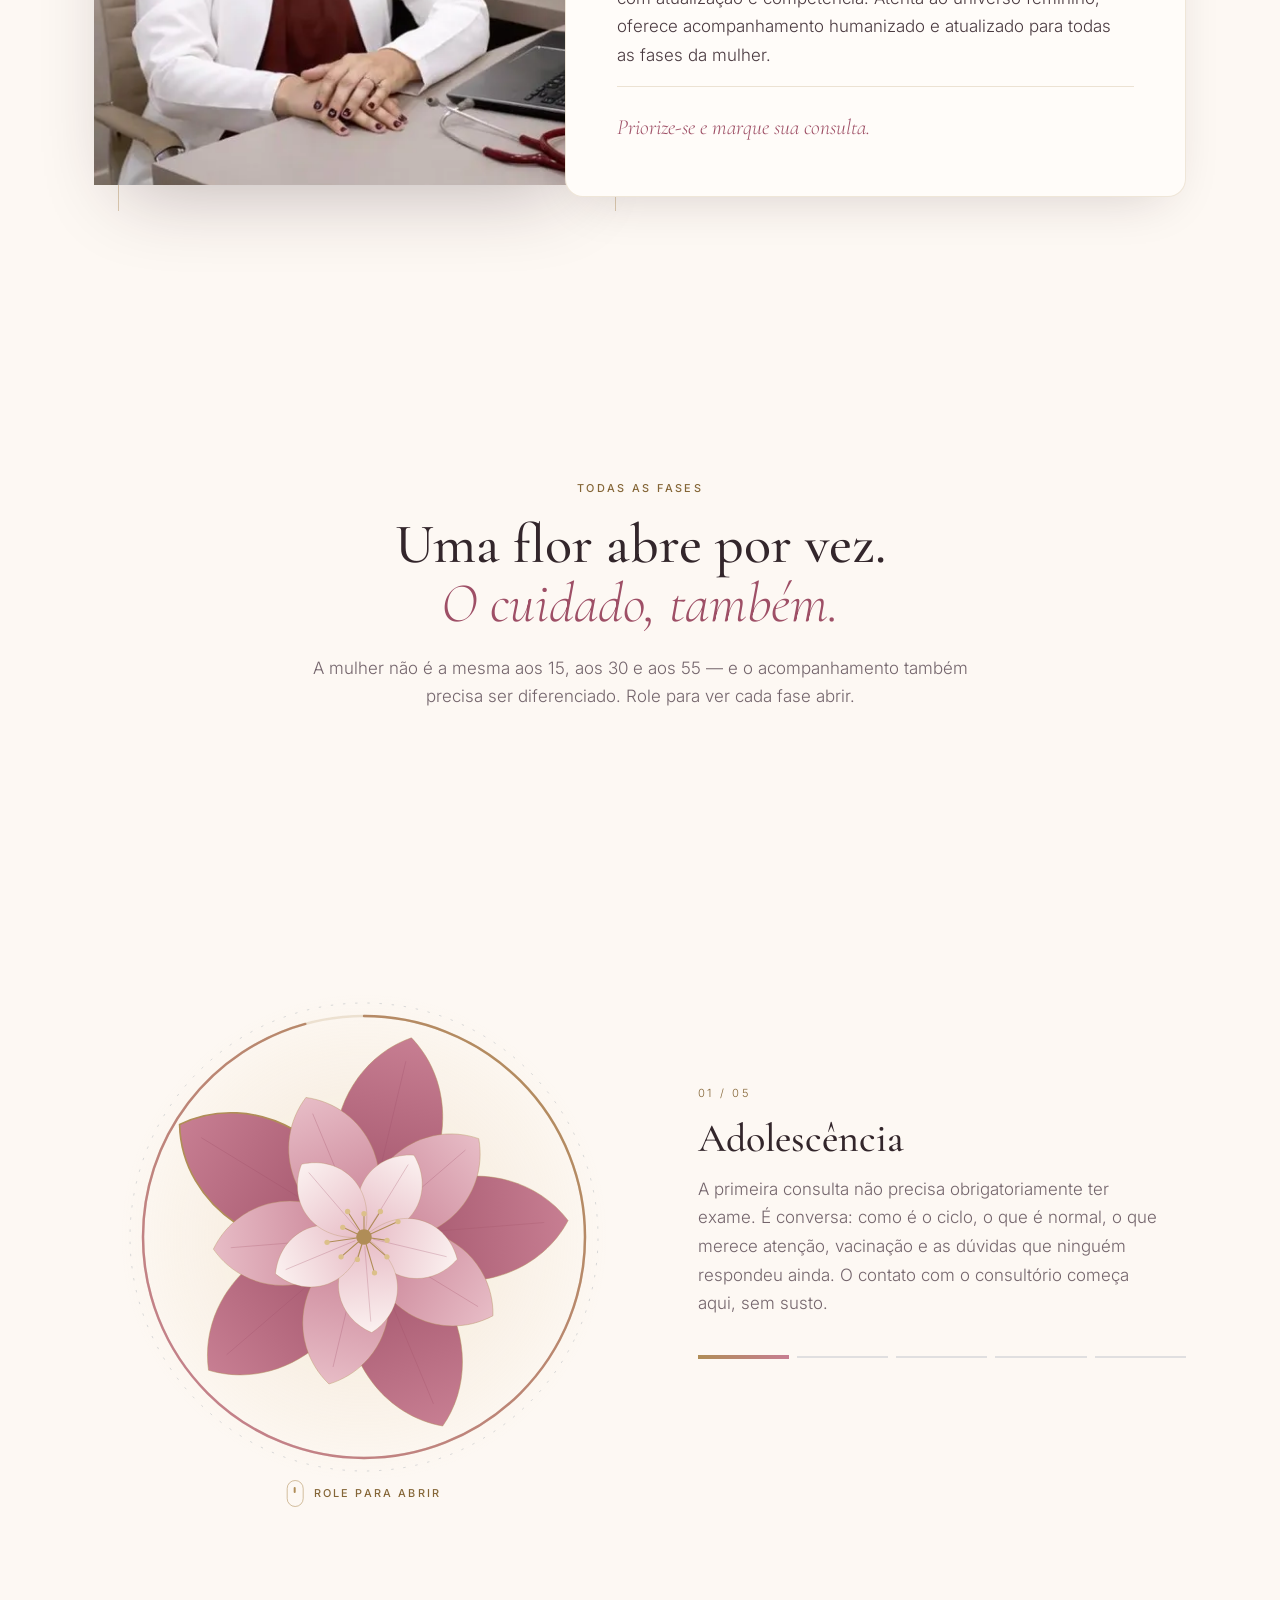
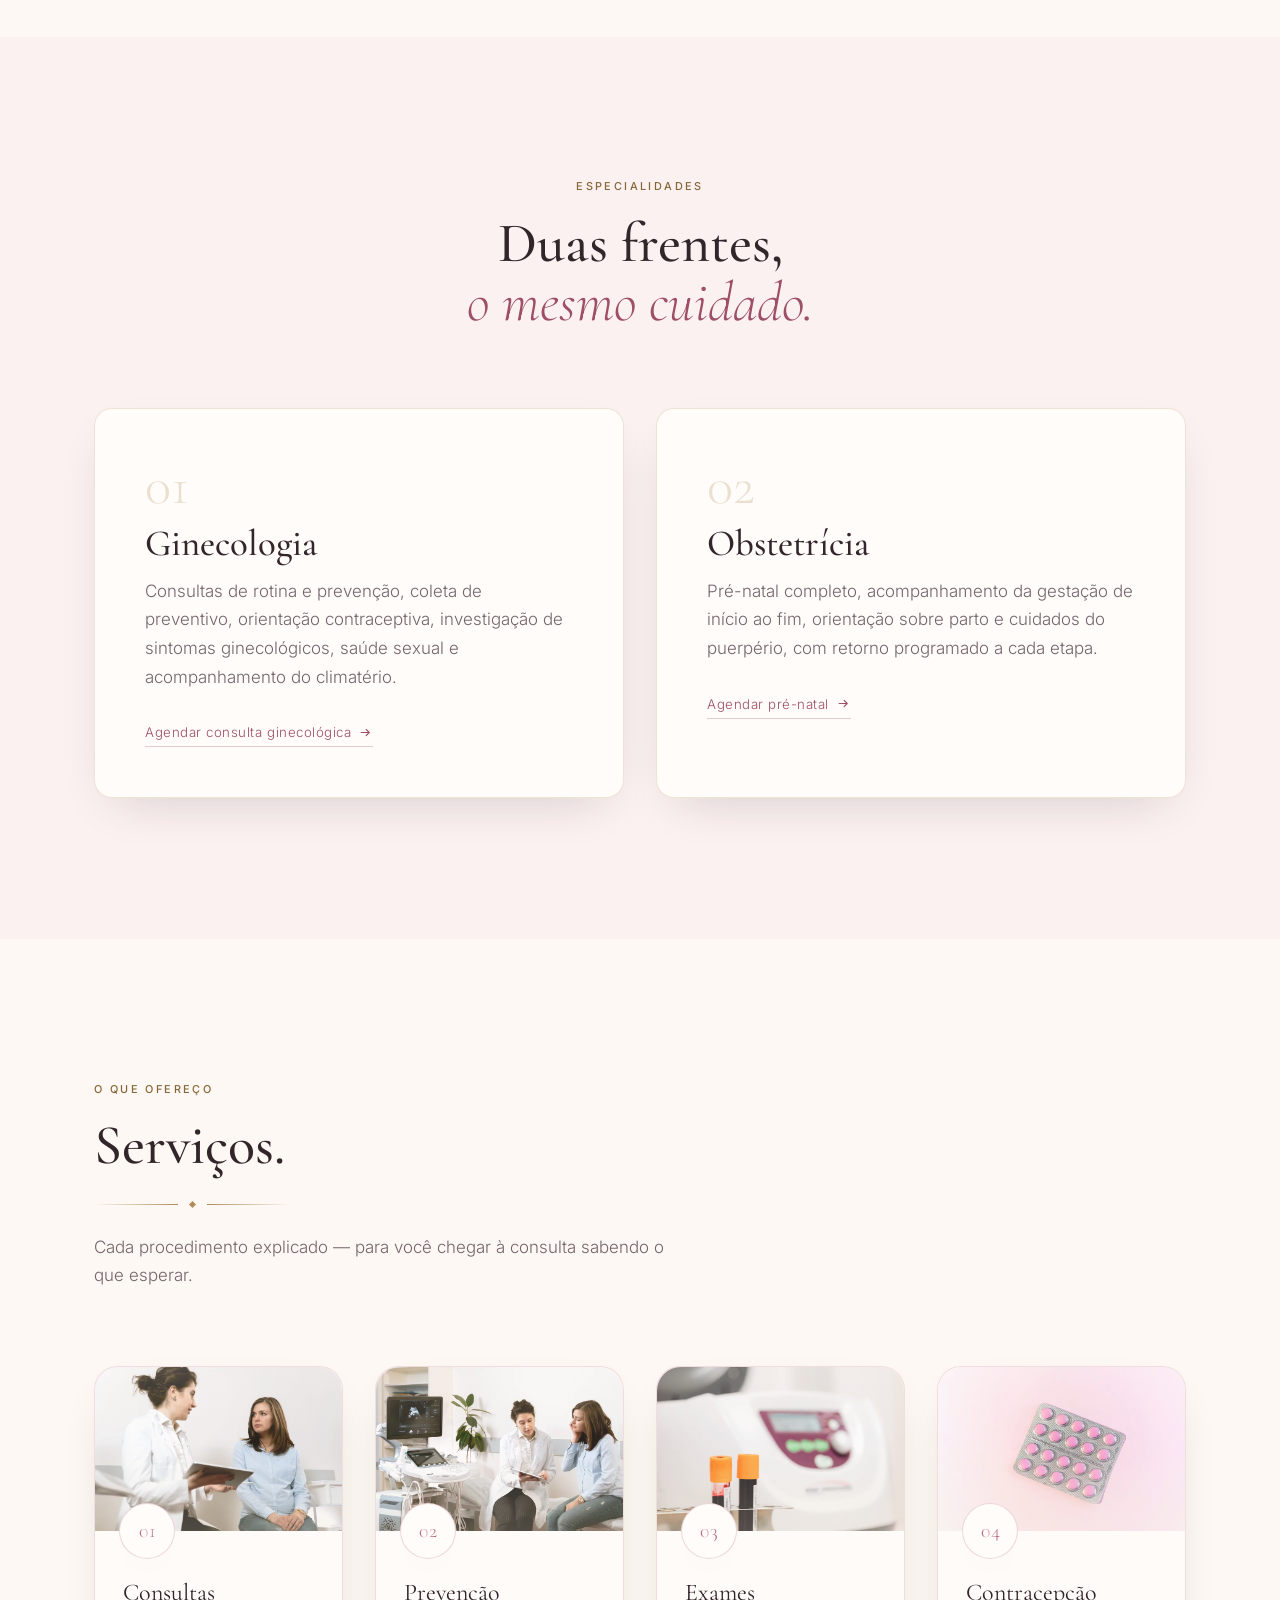
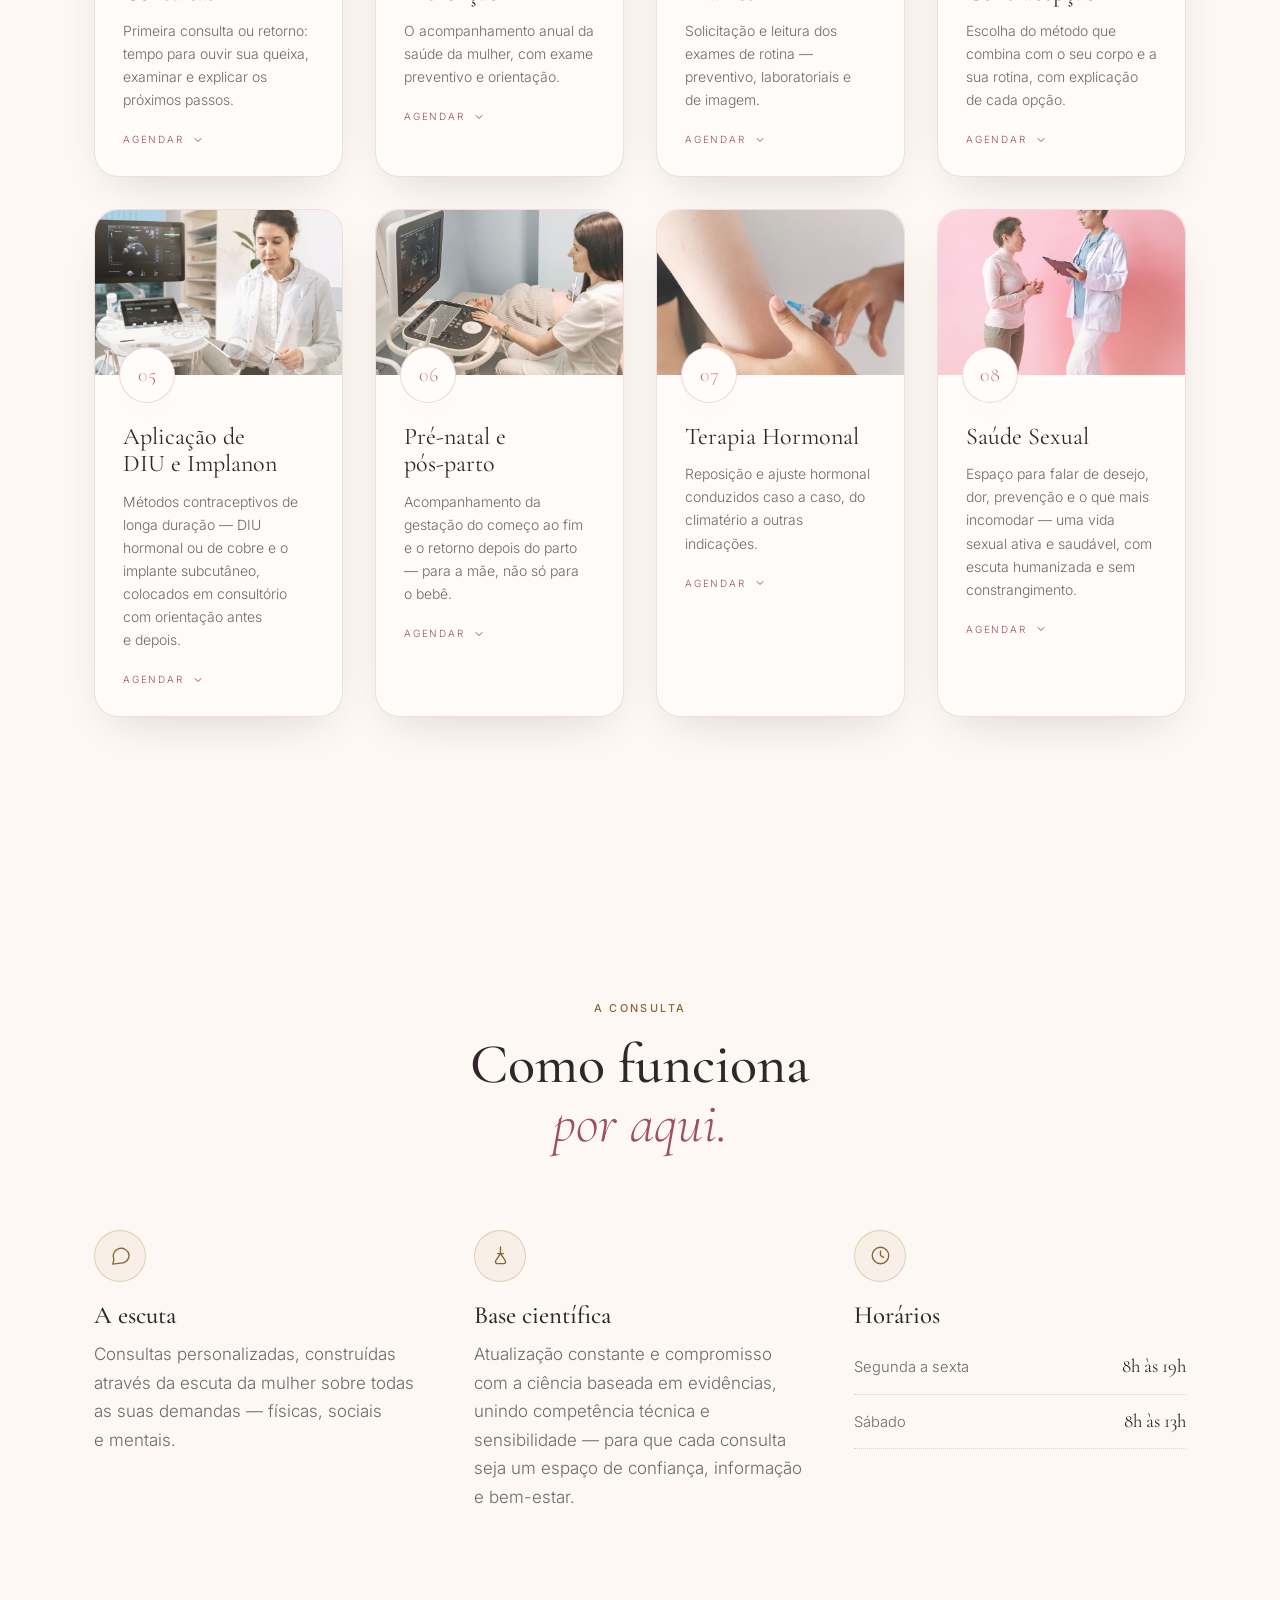
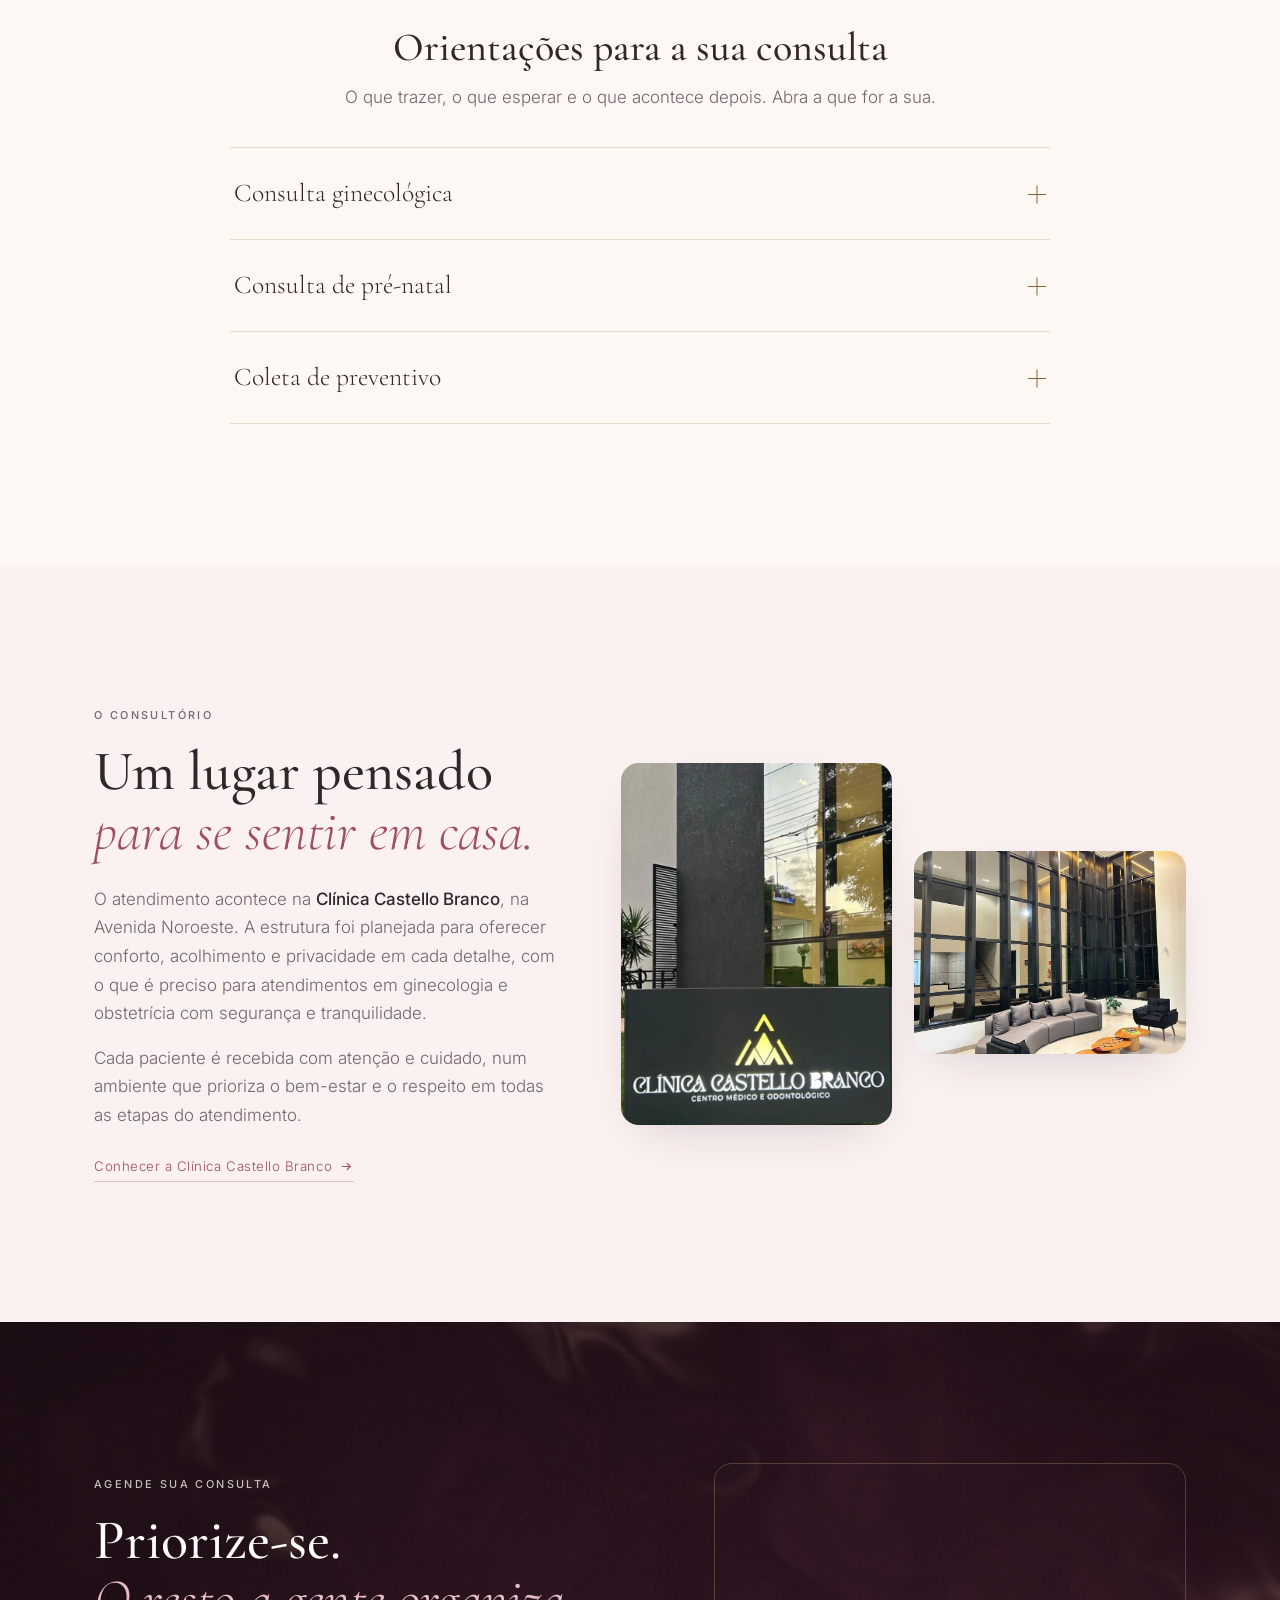
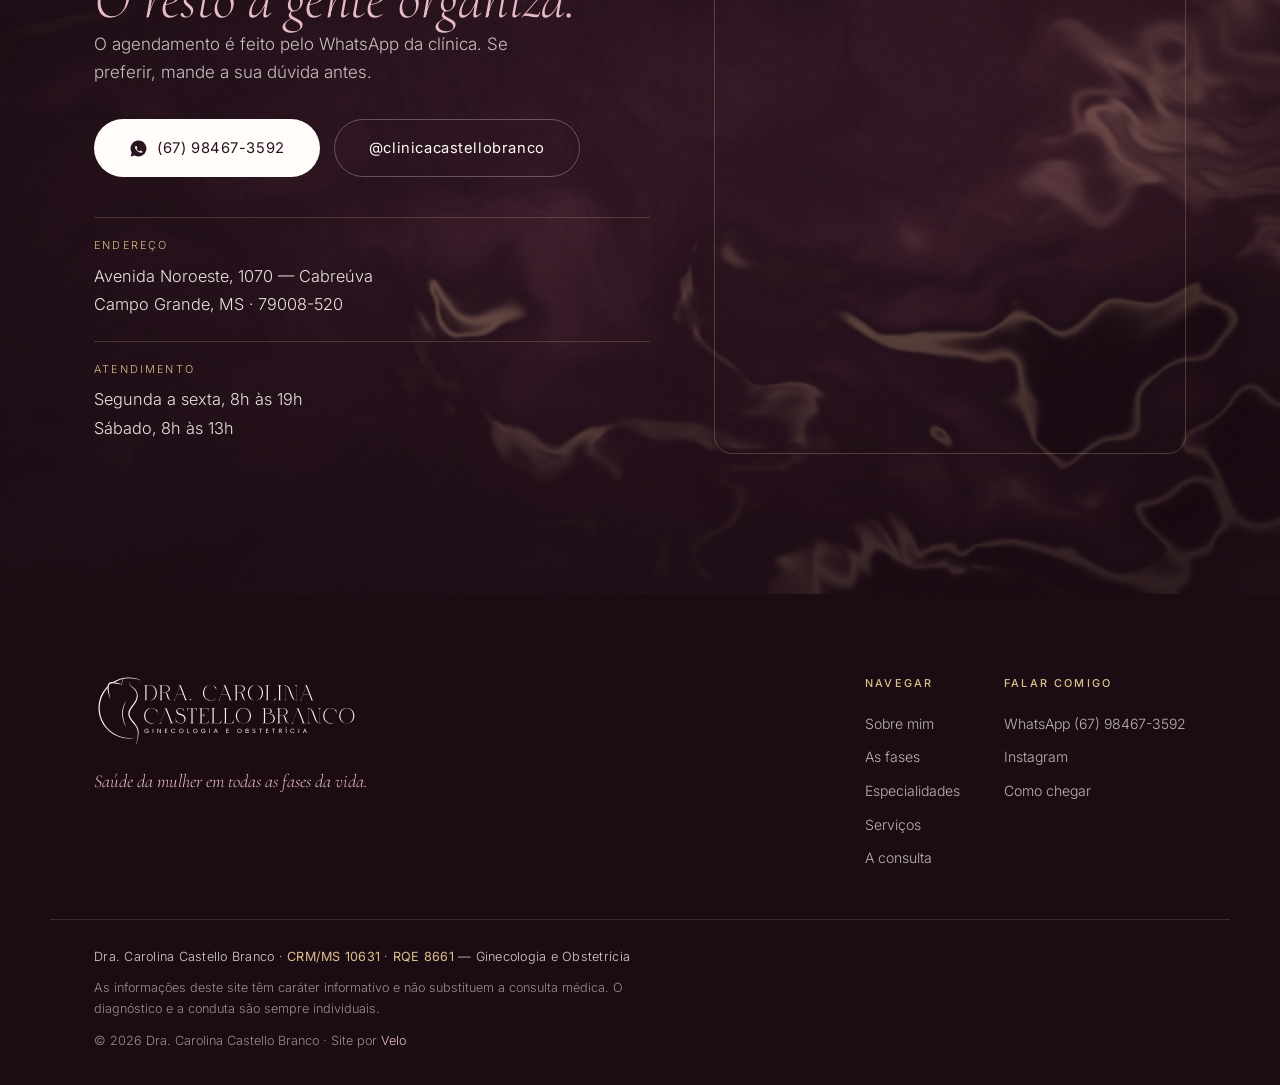
==== commit 73810155: "Instala o Google Ads da agência da Dra. (conversão no clique do WhatsApp) O bloco é da NEXUS Health," ====
--- a/index.html
+++ b/index.html
@@ -2,6 +2,29 @@
 <html lang="pt-BR">
 <head>
 <meta charset="utf-8">
+<!-- Google Ads - NEXUS Health - Dra. Carolina Castello Branco -->
+<!-- Colar dentro do <head> de TODAS as páginas do site -->
+<script async src="https://www.googletagmanager.com/gtag/js?id=AW-17611720444"></script>
+<script>
+  window.dataLayer = window.dataLayer || [];
+  function gtag(){dataLayer.push(arguments);}
+  gtag('js', new Date());
+  gtag('config', 'AW-17611720444');
+
+  // Conta como conversão todo clique em link de WhatsApp (wa.me ou api.whatsapp.com)
+  document.addEventListener('click', function (e) {
+    var a = e.target.closest && e.target.closest('a[href]');
+    if (!a) return;
+    var href = a.getAttribute('href') || '';
+    if (/wa\.me|api\.whatsapp\.com|web\.whatsapp\.com/i.test(href)) {
+      gtag('event', 'conversion', {
+        'send_to': 'AW-17611720444/fBUWCNr13KEdEPyN9s1B',
+        'transport_type': 'beacon'
+      });
+    }
+  }, true);
+</script>
+<!-- Fim Google Ads -->
 <meta name="viewport" content="width=device-width, initial-scale=1">
 <title>Dra. Carolina Castello Branco — Ginecologista em Campo Grande</title>
 <meta name="description" content="Ginecologista e obstetra em Campo Grande/MS. Agende pelo WhatsApp. Consultas com escuta e base em evidências, na Clínica Castello Branco.">
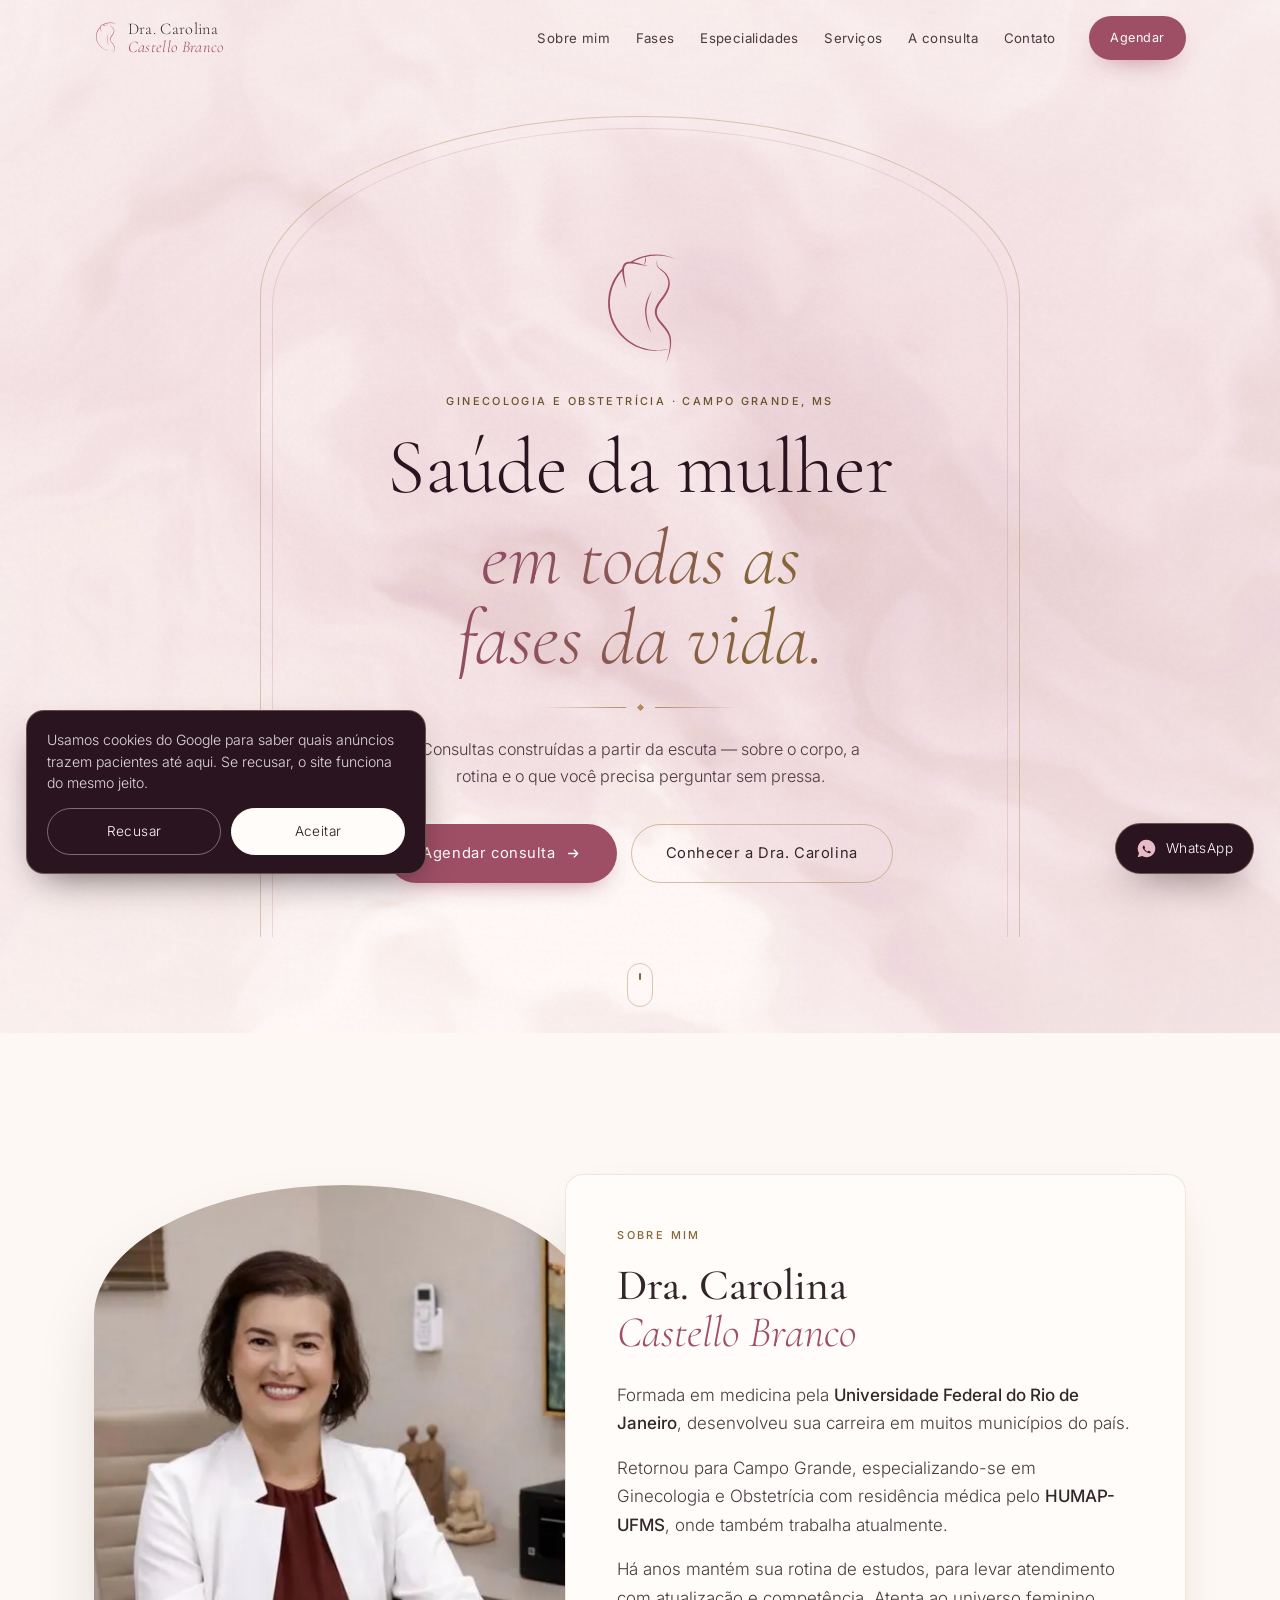
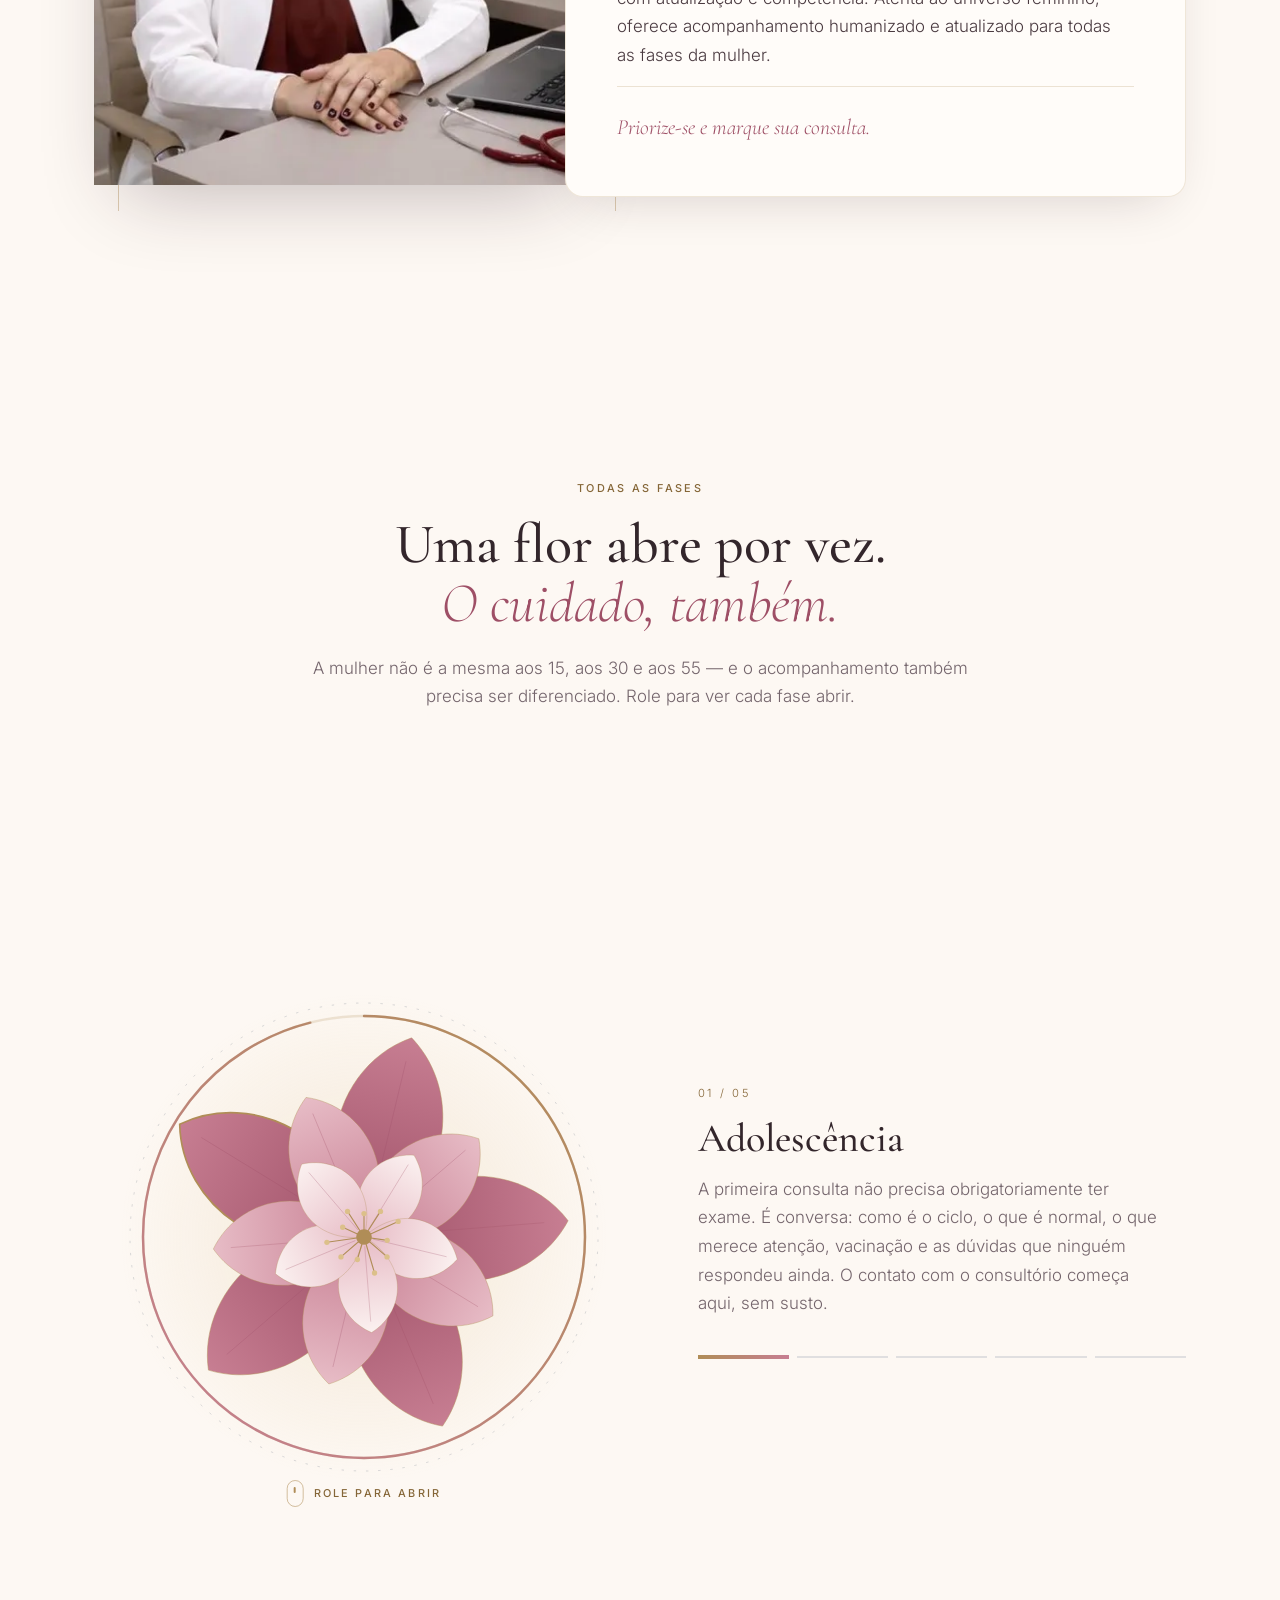
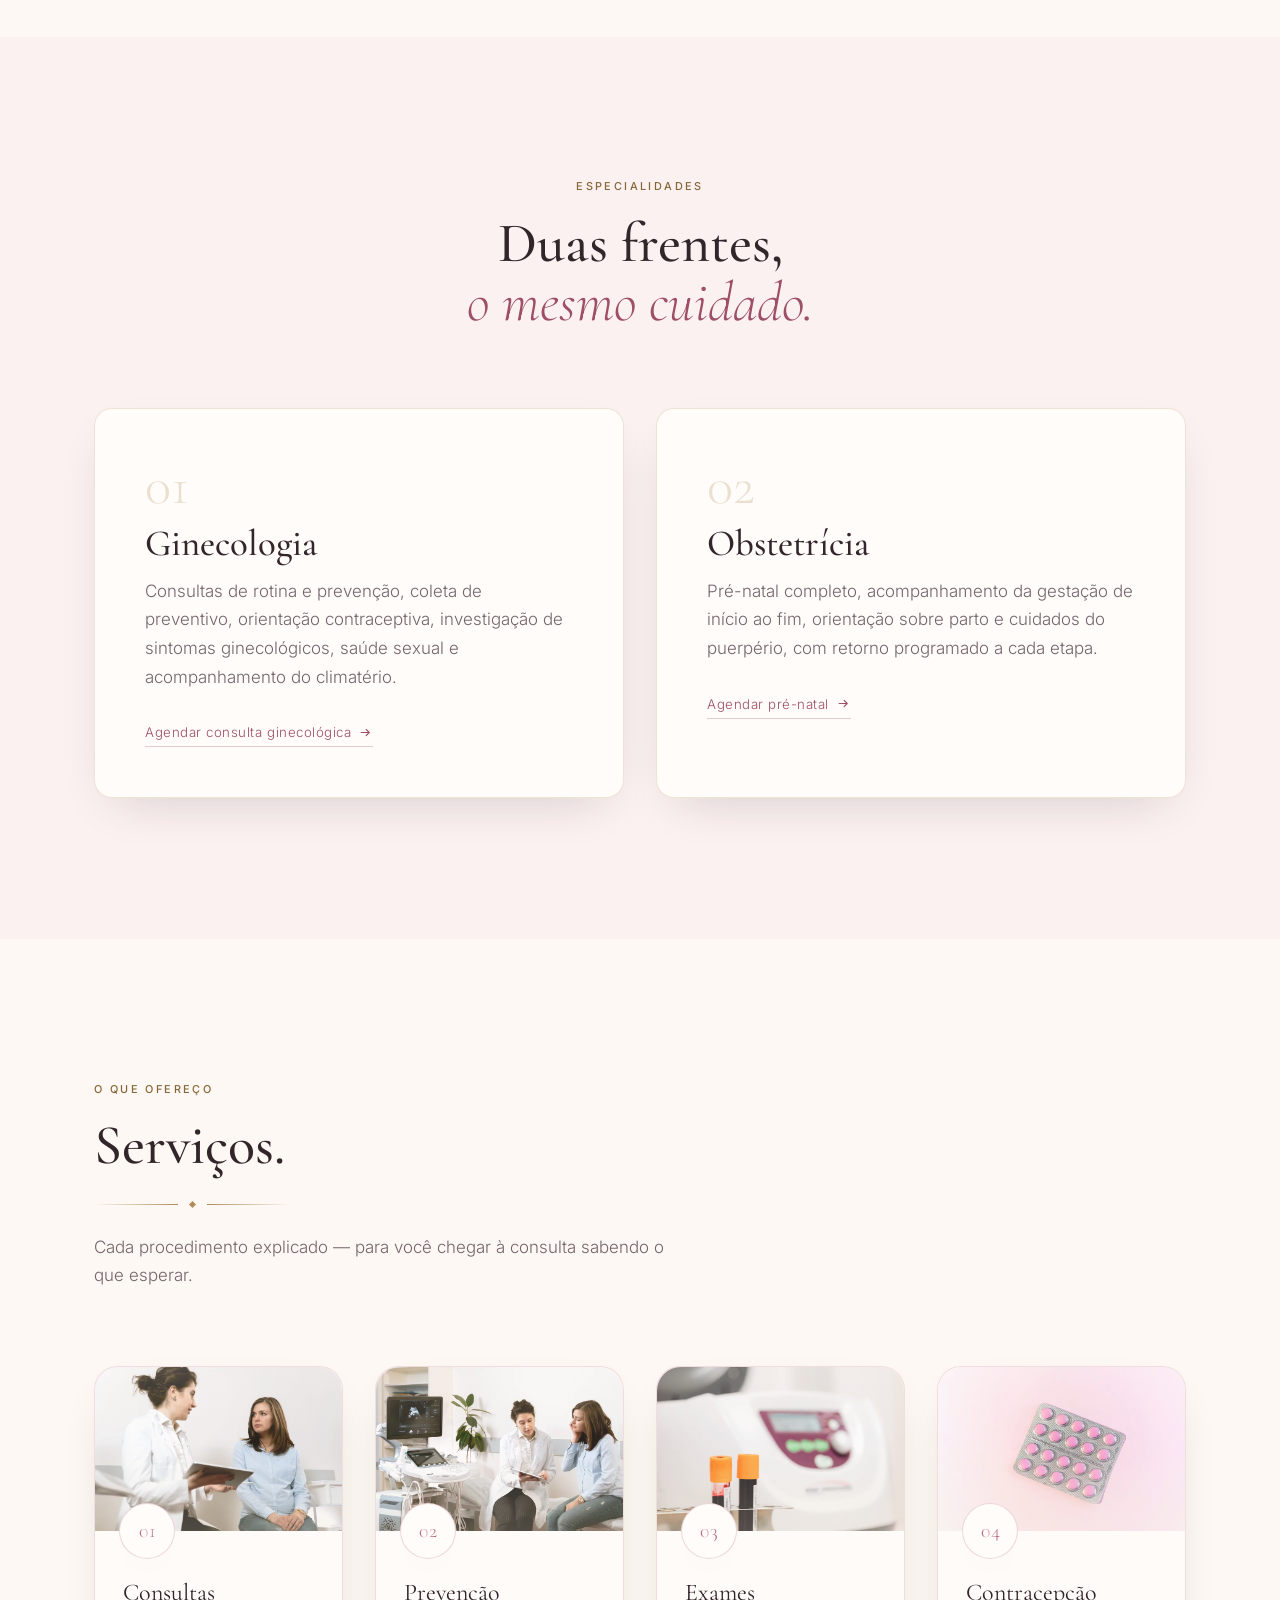
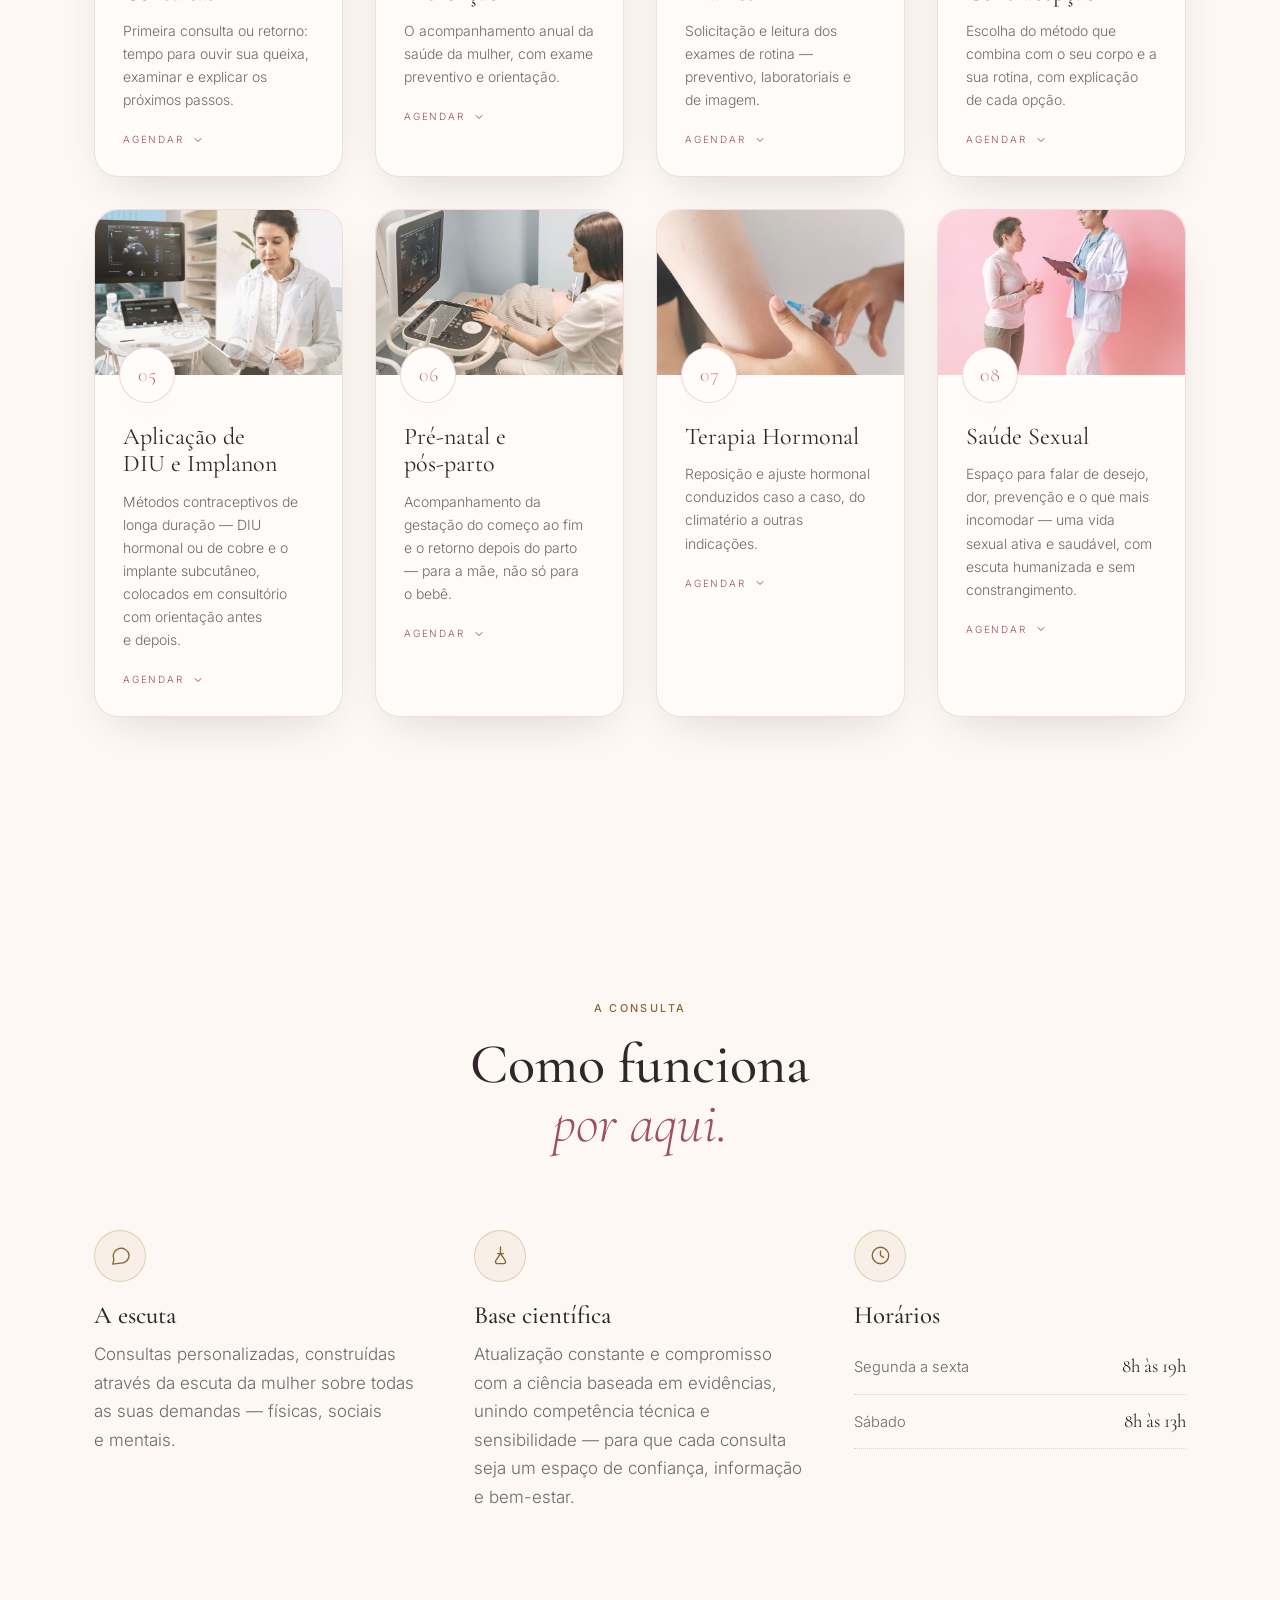
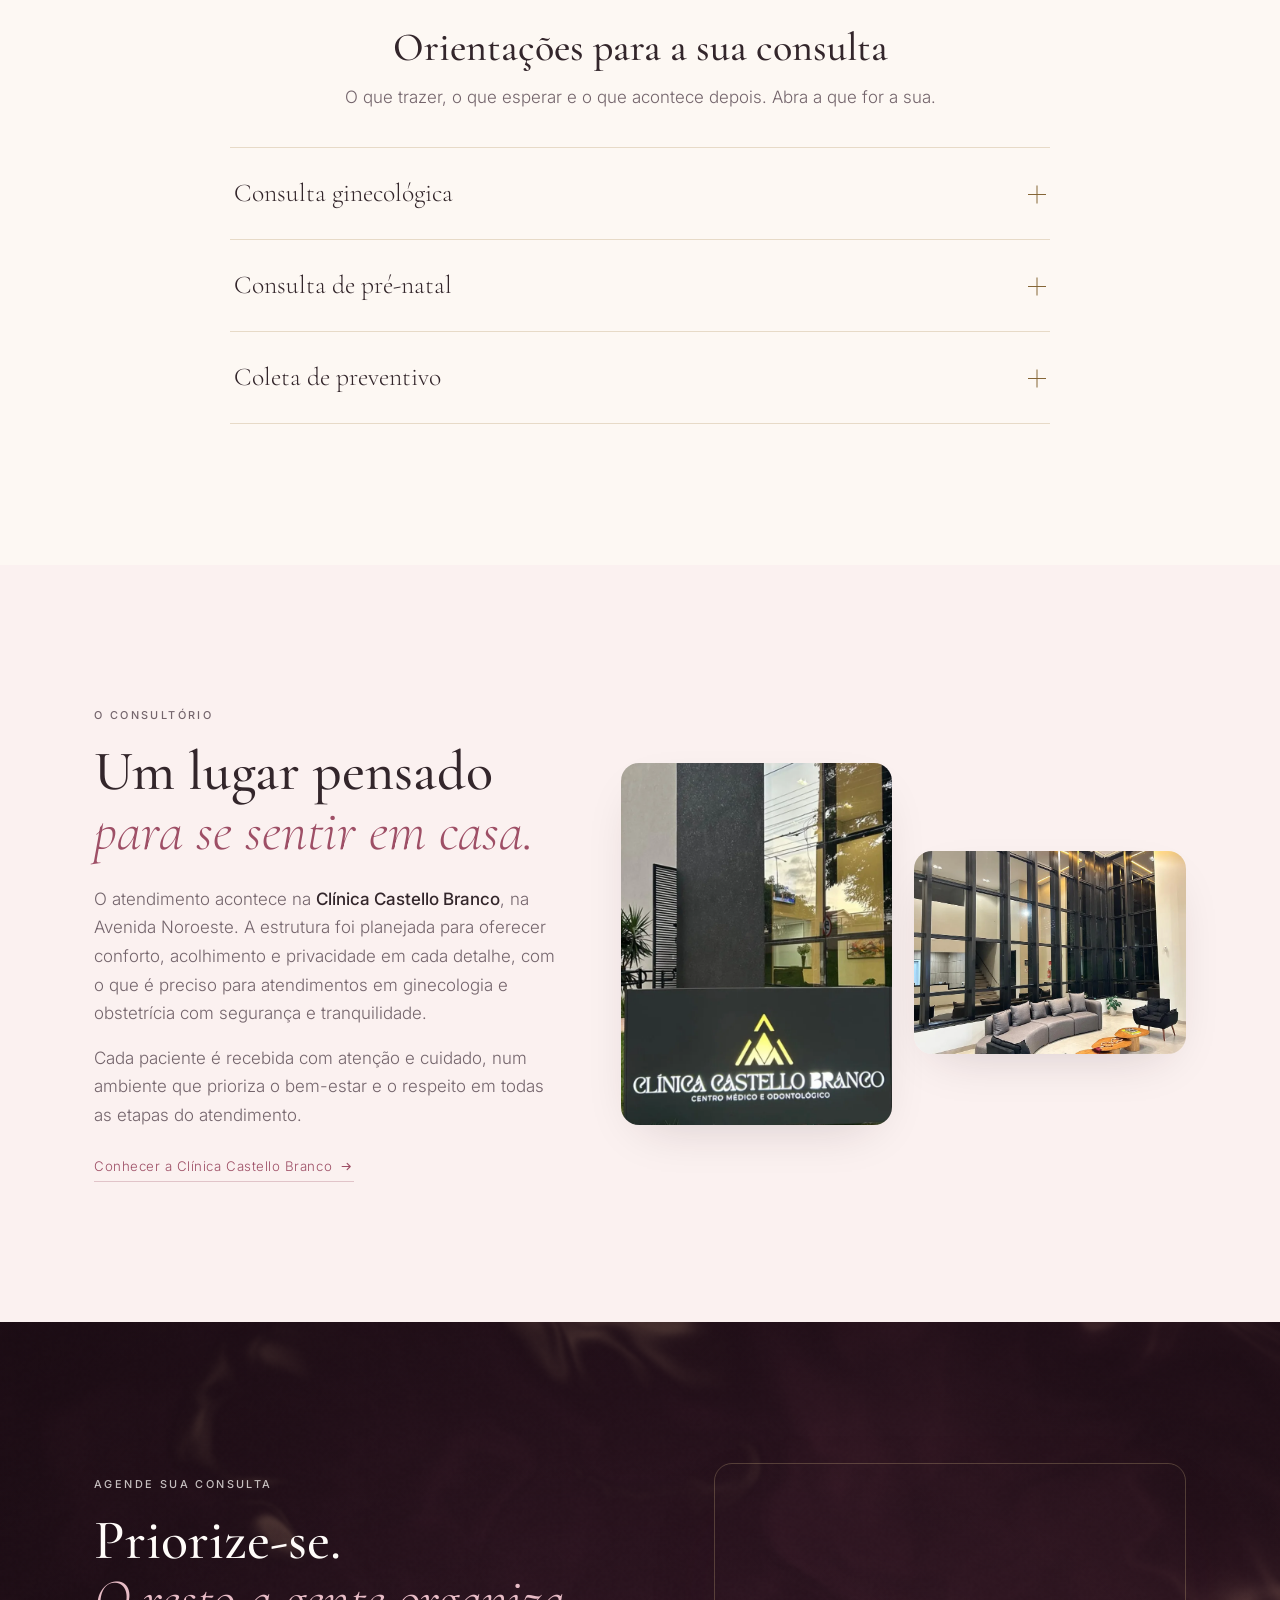
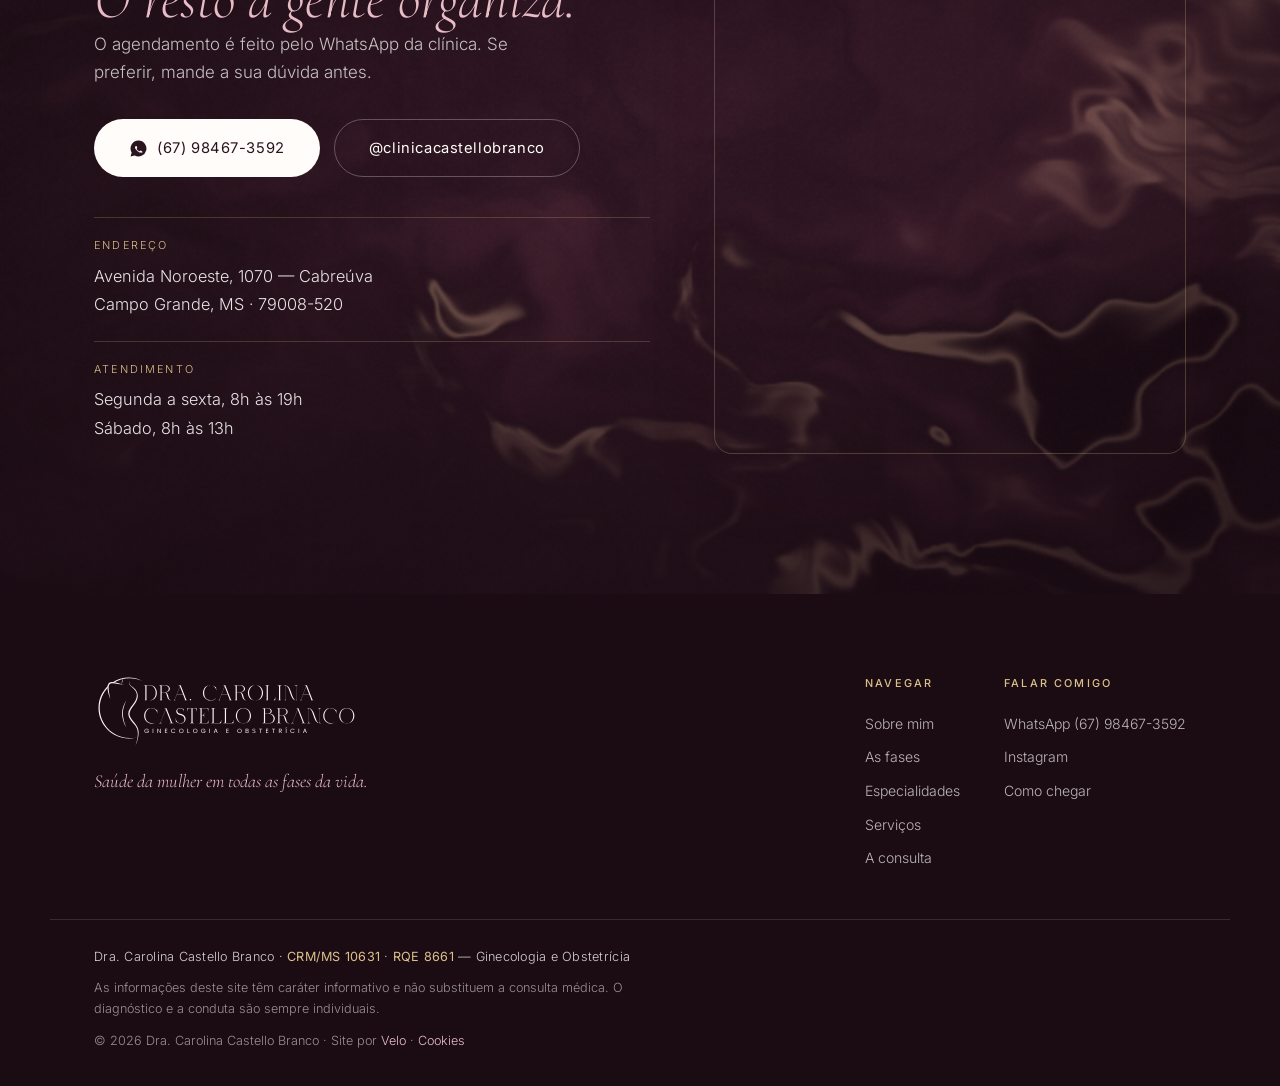
==== commit 2f1d55e2: "Aviso de cookies: o Google só grava cookie depois do "Aceitar" Consent Mode com tudo negado por padr" ====
--- a/index.html
+++ b/index.html
@@ -2,6 +2,20 @@
 <html lang="pt-BR">
 <head>
 <meta charset="utf-8">
+<!-- Consentimento (LGPD). Precisa vir ANTES do bloco do Google Ads: o Google
+     começa sem gravar cookie e só passa a gravar depois do "Aceitar" do aviso
+     (js/main.js). A resposta fica em localStorage, chave "cookies". -->
+<script>
+  window.dataLayer = window.dataLayer || [];
+  function gtag(){dataLayer.push(arguments);}
+  (function () {
+    var resposta = null;
+    try { resposta = localStorage.getItem('cookies'); } catch (_) {}
+    var v = resposta === 'sim' ? 'granted' : 'denied';
+    gtag('consent', 'default', { ad_storage: v, ad_user_data: v, ad_personalization: v, analytics_storage: v });
+    gtag('set', 'ads_data_redaction', v === 'denied');
+  })();
+</script>
 <!-- Google Ads - NEXUS Health - Dra. Carolina Castello Branco -->
 <!-- Colar dentro do <head> de TODAS as páginas do site -->
 <script async src="https://www.googletagmanager.com/gtag/js?id=AW-17611720444"></script>
@@ -49,7 +63,7 @@
 <link rel="preconnect" href="https://fonts.googleapis.com">
 <link rel="preconnect" href="https://fonts.gstatic.com" crossorigin>
 <link href="https://fonts.googleapis.com/css2?family=Cormorant+Garamond:ital,wght@0,300;0,400;0,500;0,600;1,300;1,400&family=Inter:wght@300;400;500&display=swap" rel="stylesheet">
-<link rel="stylesheet" href="css/style.css">
+<link rel="stylesheet" href="css/style.css?v=2">
 </head>
 <body>
 
@@ -761,10 +775,25 @@
     </p>
     <p class="rodape__fecho">
       © <span id="ano">2026</span> Dra. Carolina Castello Branco ·
-      Site por <a href="https://instagram.com/velocg" target="_blank" rel="noopener">Velo</a>
+      Site por <a href="https://instagram.com/velocg" target="_blank" rel="noopener">Velo</a> ·
+      <button type="button" class="rodape__cookies" data-cookies-abrir>Cookies</button>
     </p>
   </div>
 </footer>
+
+<!-- ======================= AVISO DE COOKIES ======================= -->
+<!-- Começa escondido: o main.js só mostra se a pessoa ainda não respondeu.
+     Sem JS, o aviso não aparece e o Google segue sem cookie, que é o certo. -->
+<div class="cookies" id="cookies" role="region" aria-label="Aviso de cookies" hidden>
+  <p class="cookies__texto">
+    Usamos cookies do Google para saber quais anúncios trazem pacientes até aqui.
+    Se recusar, o site funciona do mesmo jeito.
+  </p>
+  <div class="cookies__acoes">
+    <button type="button" class="cookies__btn" data-cookies="nao">Recusar</button>
+    <button type="button" class="cookies__btn cookies__btn--sim" data-cookies="sim">Aceitar</button>
+  </div>
+</div>
 
 <!-- ======================= WHATSAPP FLUTUANTE ======================= -->
 <a class="zap-flut" href="https://wa.me/5567984673592?text=Ol%C3%A1%2C%20Dra.%20Carolina!%20Vim%20pelo%20site%20e%20gostaria%20de%20agendar%20uma%20consulta." target="_blank" rel="noopener" aria-label="Falar no WhatsApp com o consultório da Dra. Carolina" data-zap>
@@ -819,7 +848,7 @@
 }
 </script>
 
-<script src="js/main.js" defer></script>
+<script src="js/main.js?v=2" defer></script>
 <script src="js/flor.js" defer></script>
 <script src="js/seda.js" defer></script>
 </body>
--- a/css/style.css
+++ b/css/style.css
@@ -925,6 +925,44 @@
   .zap-flut__texto{ display:none; }
 }
 
+/* Aviso de cookies. No desktop fica no canto esquerdo, longe do WhatsApp; no
+   celular ocupa a largura e sobe acima do botão redondo, sem cobrir nenhum
+   dos dois. Recusar e Aceitar têm o mesmo tamanho: a ANPD pede que recusar
+   seja tão fácil quanto aceitar. */
+.cookies{
+  position:fixed; left:clamp(14px,3vw,26px); bottom:clamp(14px,3vw,26px); z-index:75;
+  width:min(400px,calc(100vw - 28px));
+  padding:18px 20px; border-radius:var(--raio);
+  background:var(--vinho); color:rgba(255,252,249,.86);
+  border:1px solid rgba(220,192,138,.36);
+  box-shadow:0 16px 38px -16px rgba(27,12,20,.7);
+  animation:cookies-entra .6s var(--ease) both;
+}
+.cookies[hidden]{ display:none; }
+.cookies__texto{ font-size:.88rem; line-height:1.55; }
+.cookies__acoes{ display:flex; gap:10px; margin-top:14px; }
+.cookies__btn{
+  flex:1; padding:11px 16px; border-radius:999px; cursor:pointer;
+  font:inherit; font-size:.85rem; letter-spacing:.03em;
+  background:transparent; color:var(--perola);
+  border:1px solid rgba(255,252,249,.38);
+  transition:background .3s ease,border-color .3s ease;
+}
+.cookies__btn:hover{ border-color:var(--perola); }
+.cookies__btn--sim{ background:var(--perola); color:var(--vinho); border-color:var(--perola); }
+.cookies__btn--sim:hover{ background:#fff; }
+@keyframes cookies-entra{ from{ opacity:0; transform:translateY(14px); } }
+
+@media (max-width:560px){
+  .cookies{ left:14px; right:14px; width:auto; bottom:calc(14px + 52px + 12px); }
+}
+
+.rodape__cookies{
+  font:inherit; color:var(--rosa-claro); background:none; border:0; padding:0; cursor:pointer;
+  border-bottom:1px solid transparent;
+}
+.rodape__cookies:hover{ border-color:currentColor; }
+
 /* ==========================================================================
    14. SEDA — o canvas WebGL das faixas escuras
    O canvas roda em opacidade cheia; quem protege a leitura é o véu do ::after.
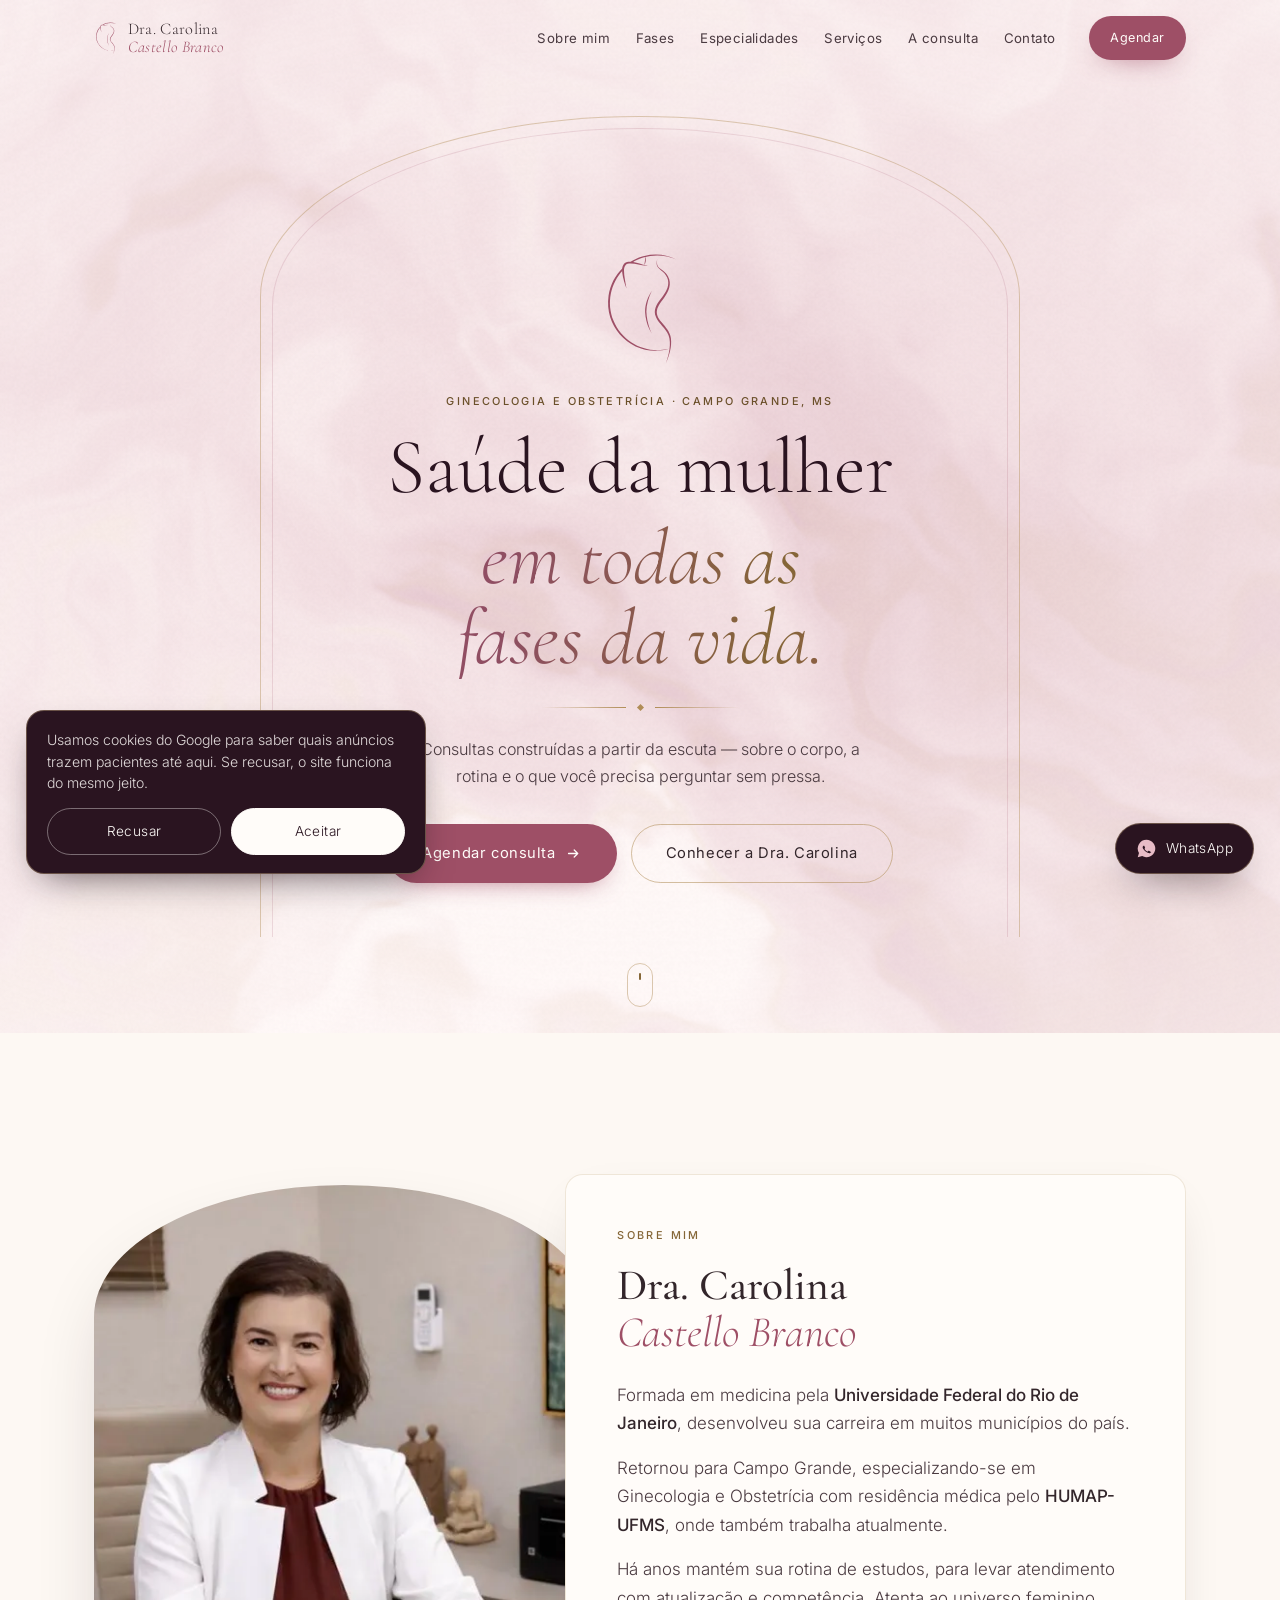
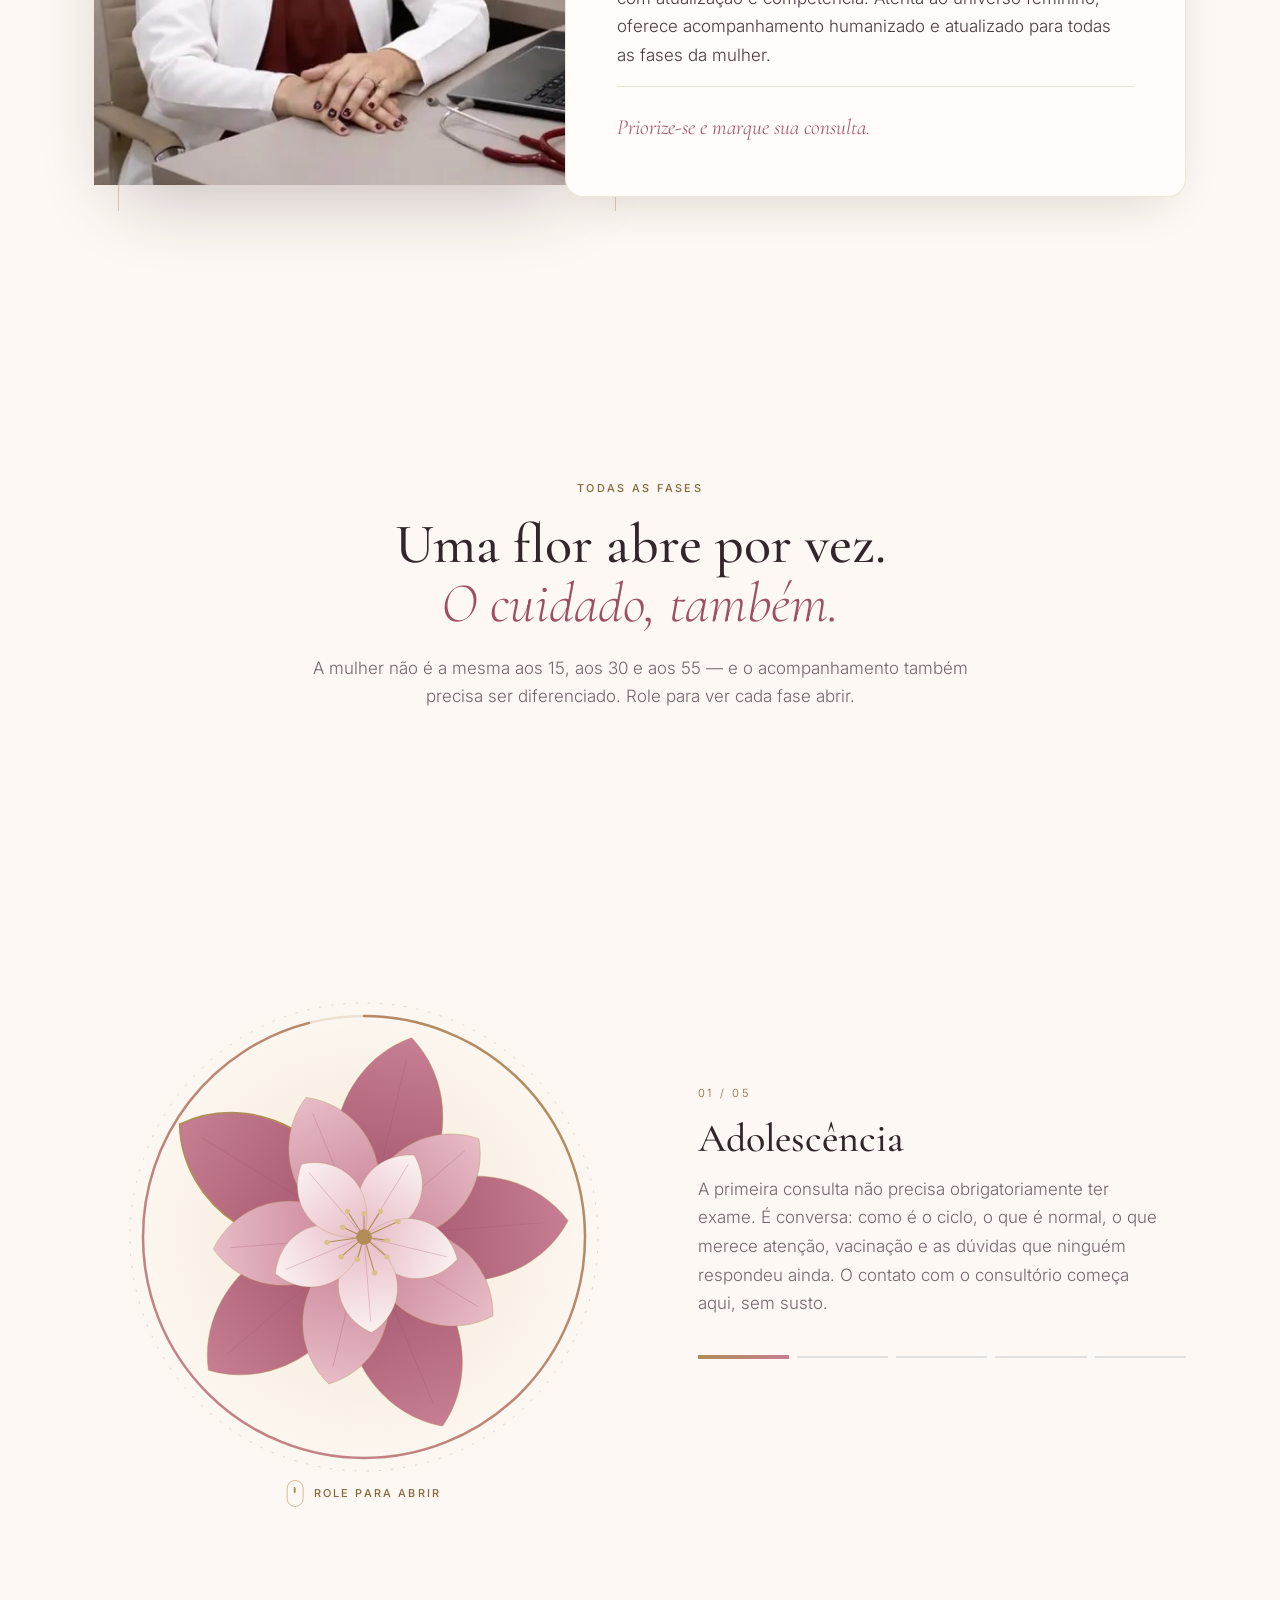
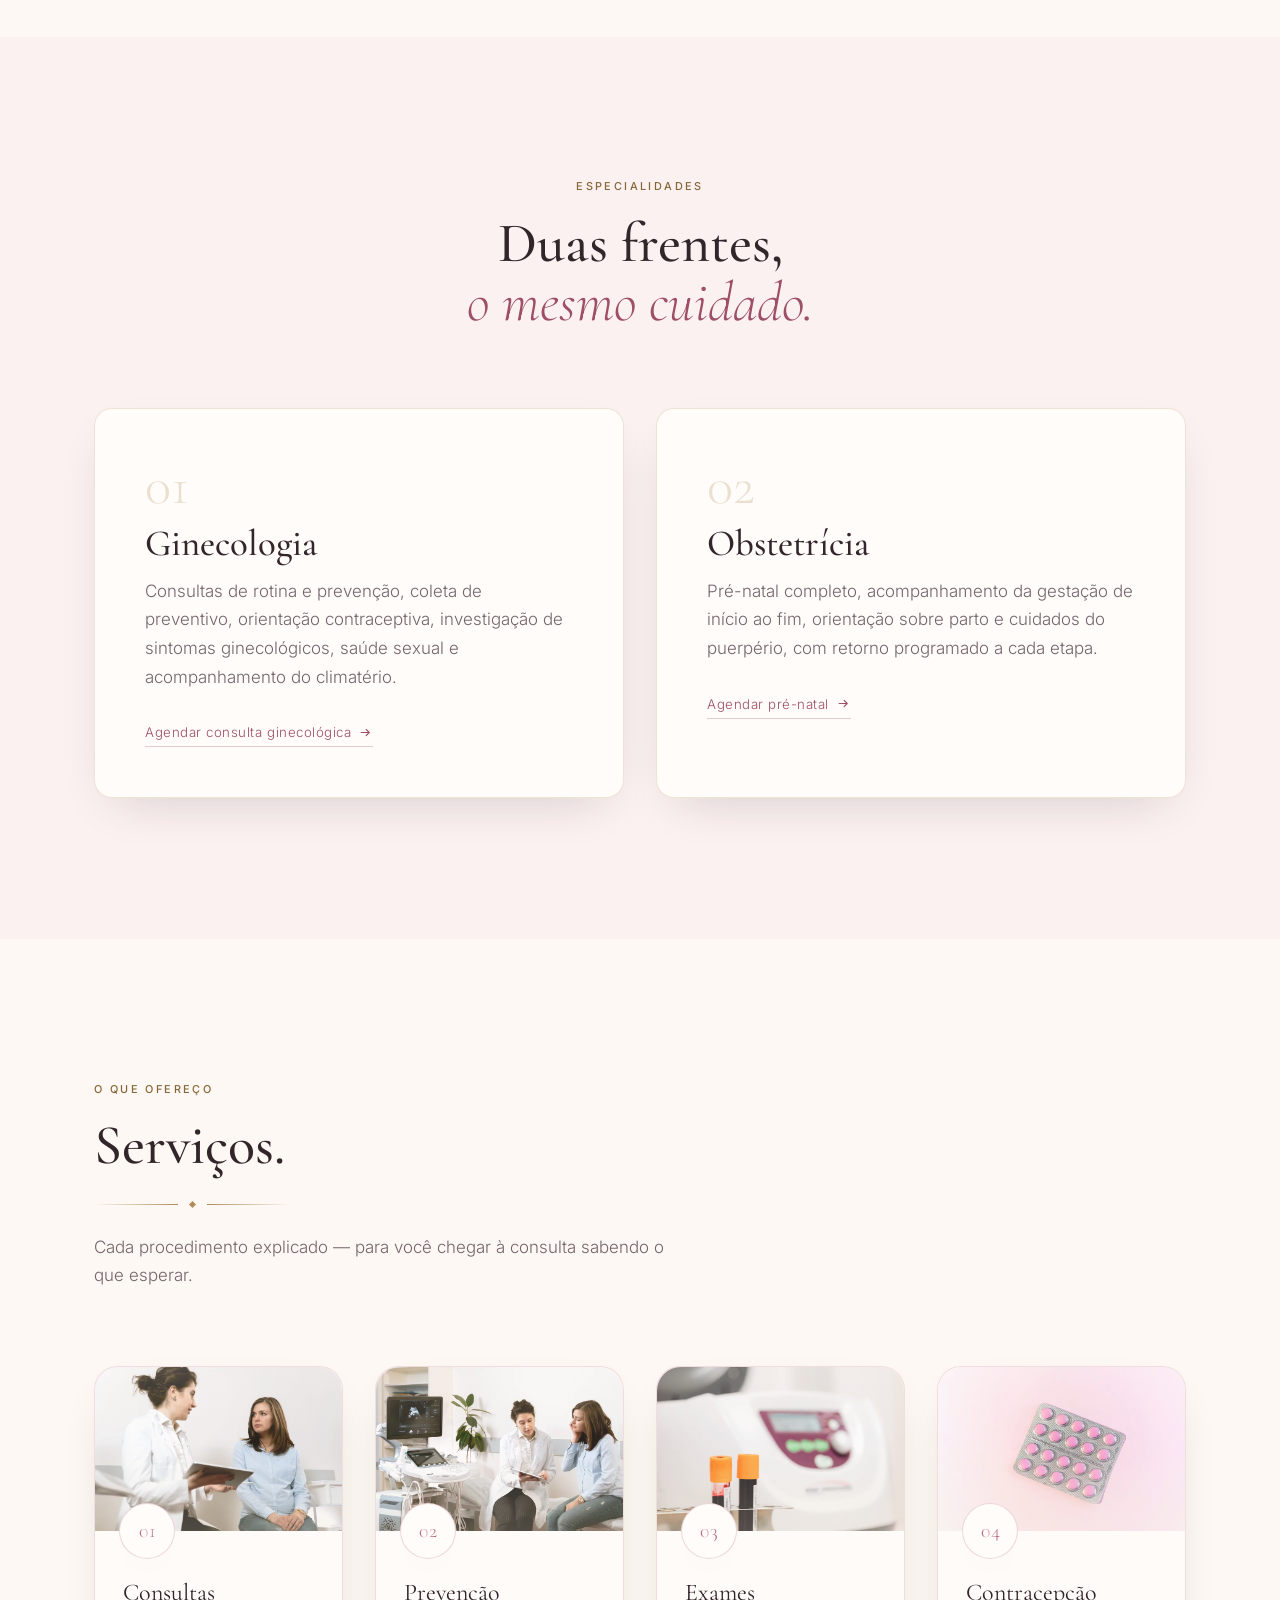
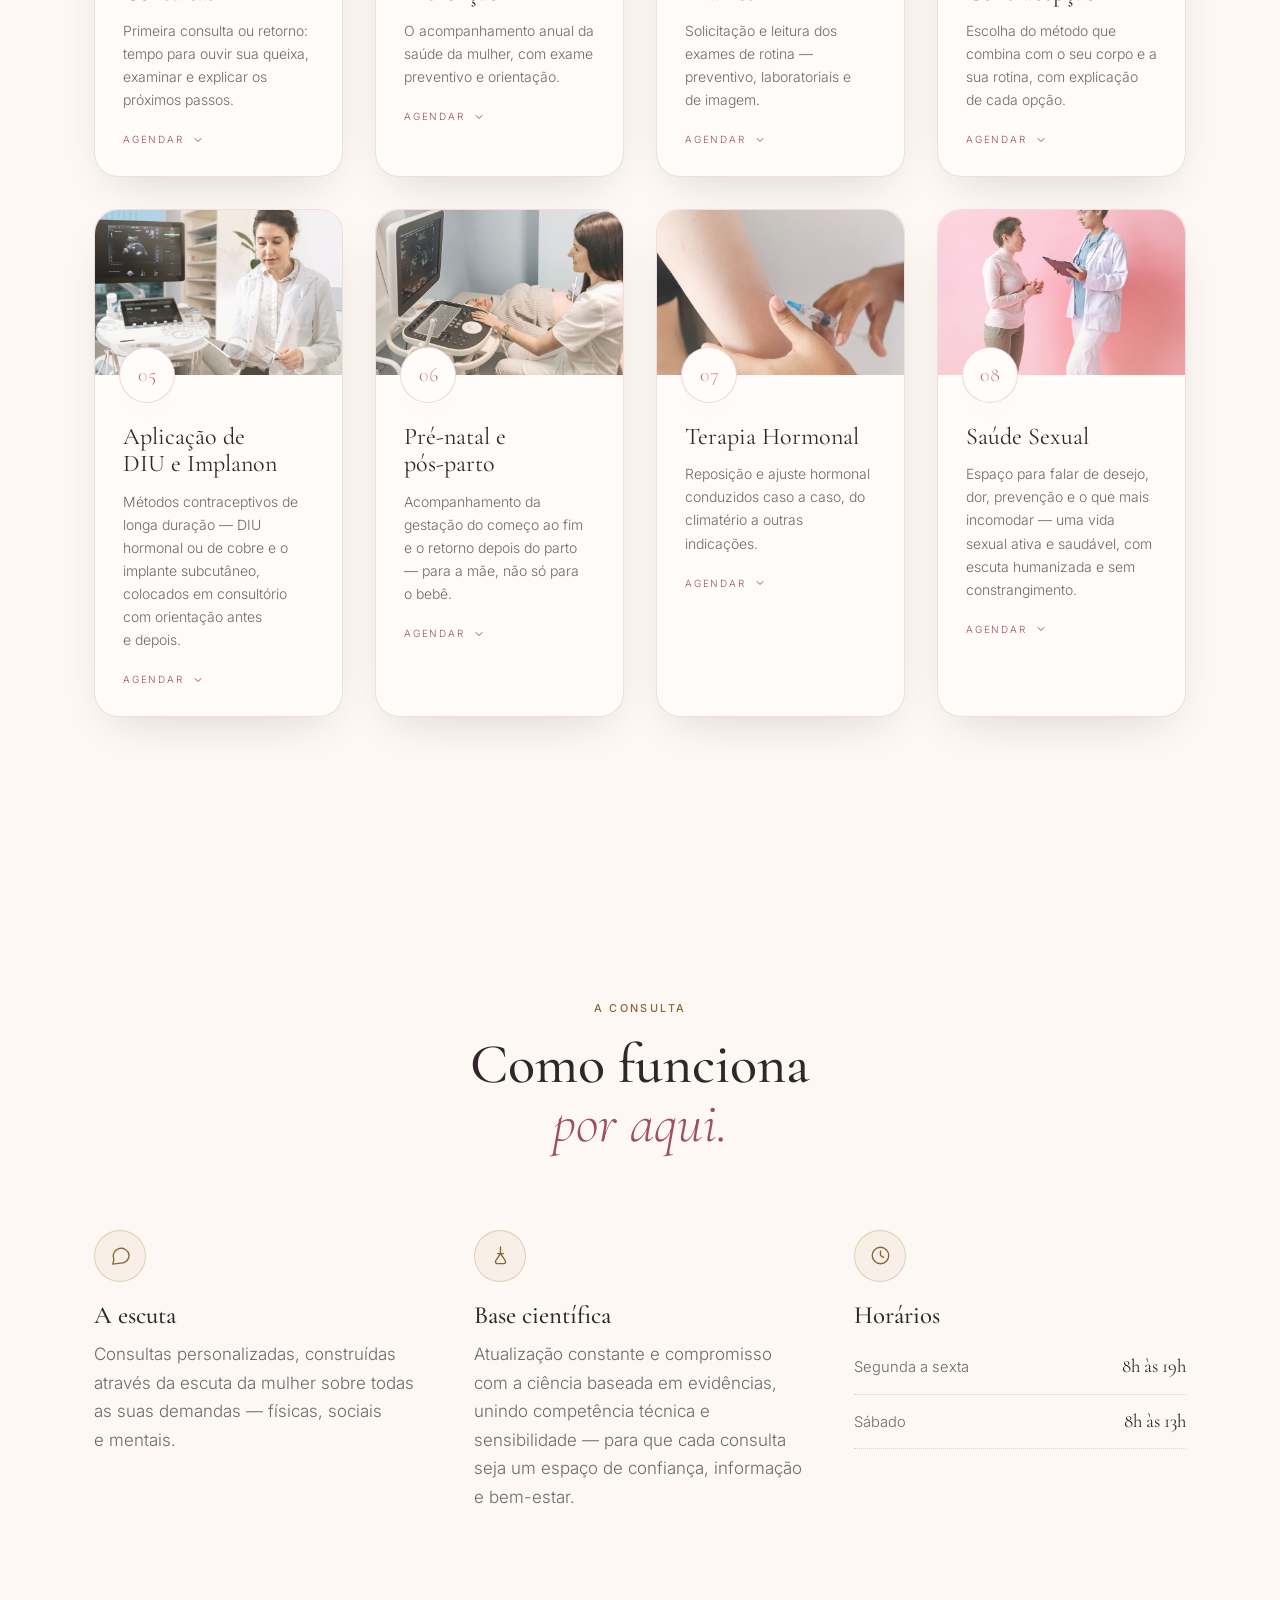
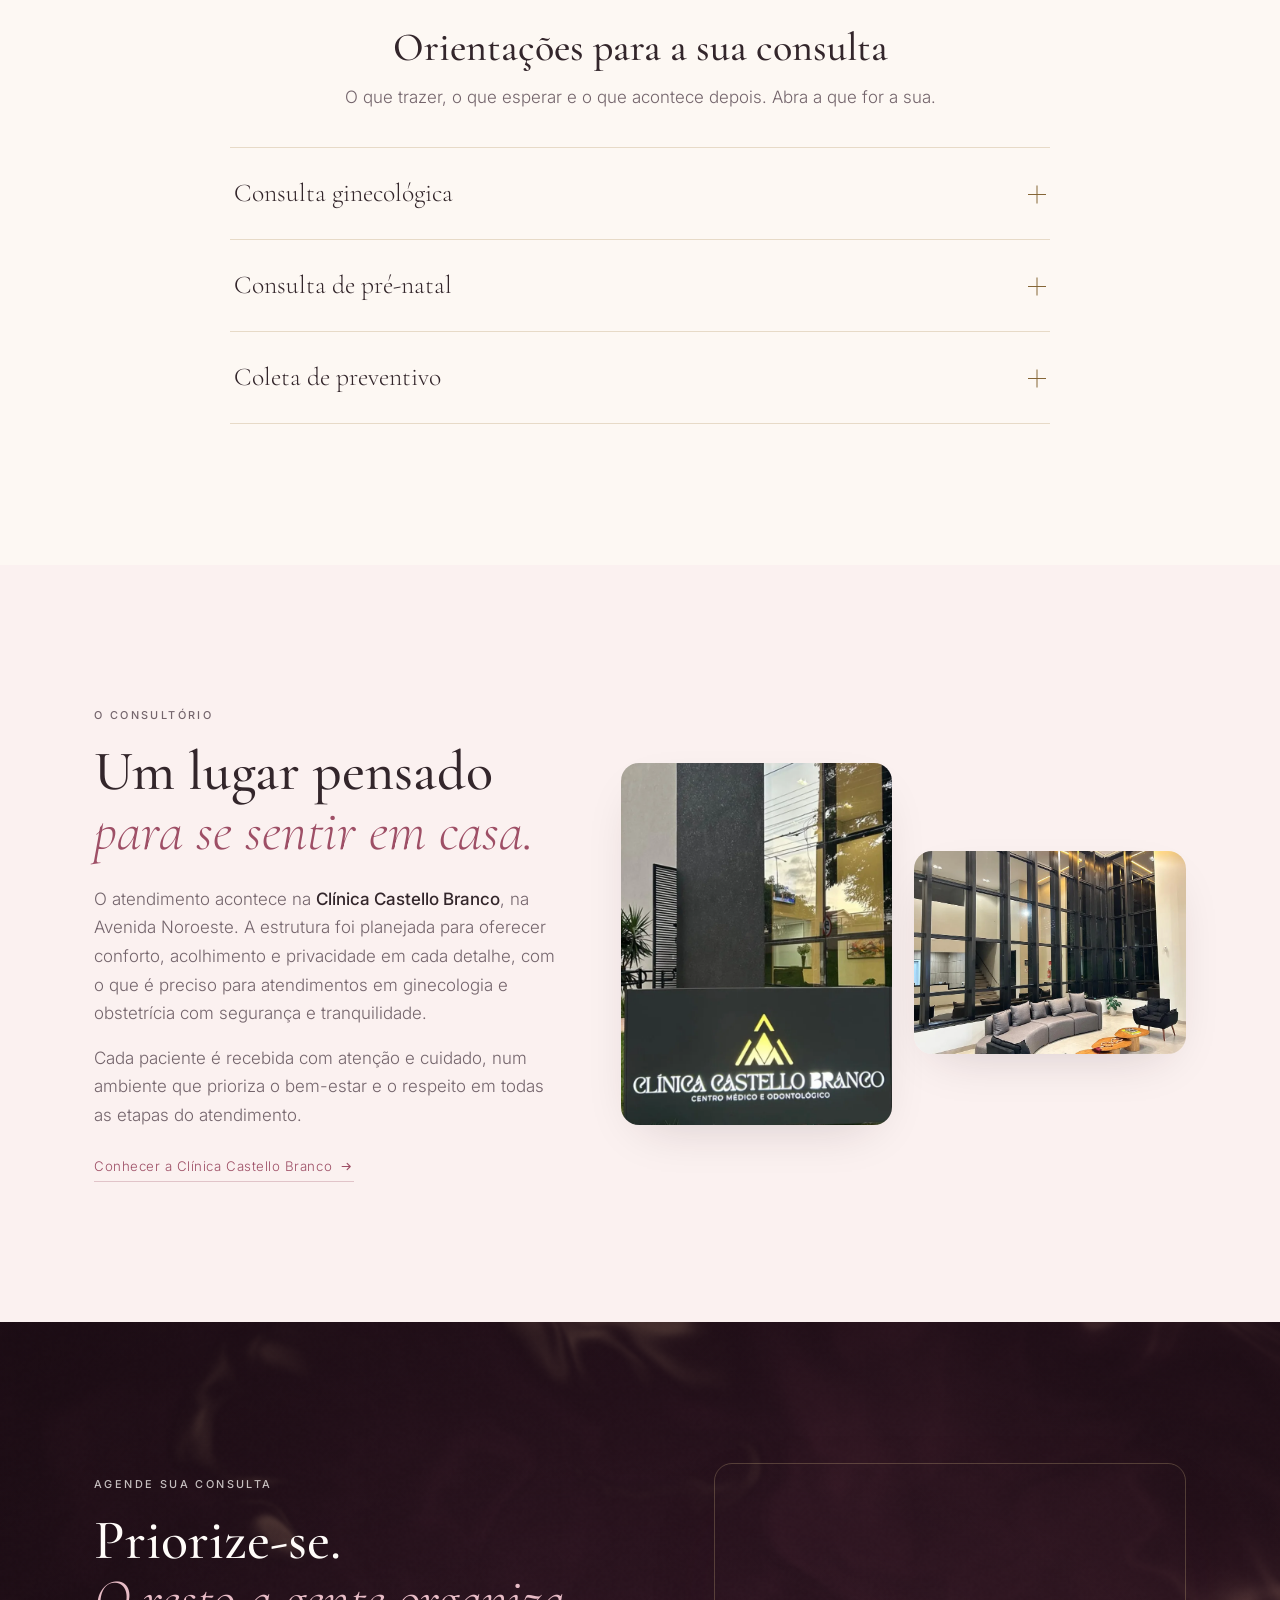
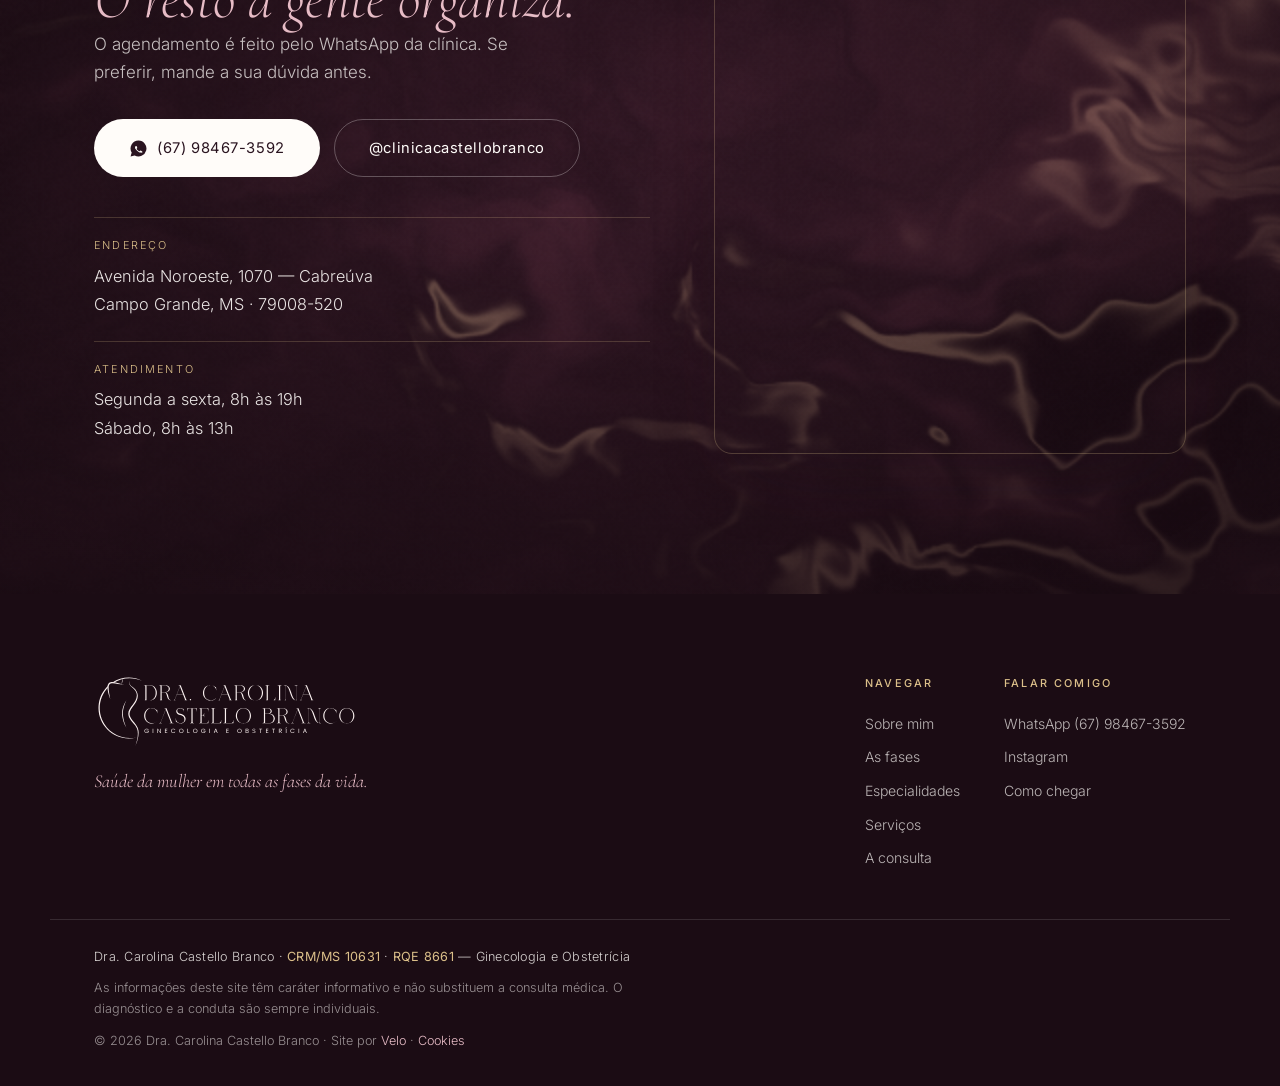
==== commit cfb8c705: "Google Ads: url_passthrough a pedido da agência" ====
--- a/index.html
+++ b/index.html
@@ -24,6 +24,7 @@
   function gtag(){dataLayer.push(arguments);}
   gtag('js', new Date());
   gtag('config', 'AW-17611720444');
+  gtag('set', 'url_passthrough', true);
 
   // Conta como conversão todo clique em link de WhatsApp (wa.me ou api.whatsapp.com)
   document.addEventListener('click', function (e) {
